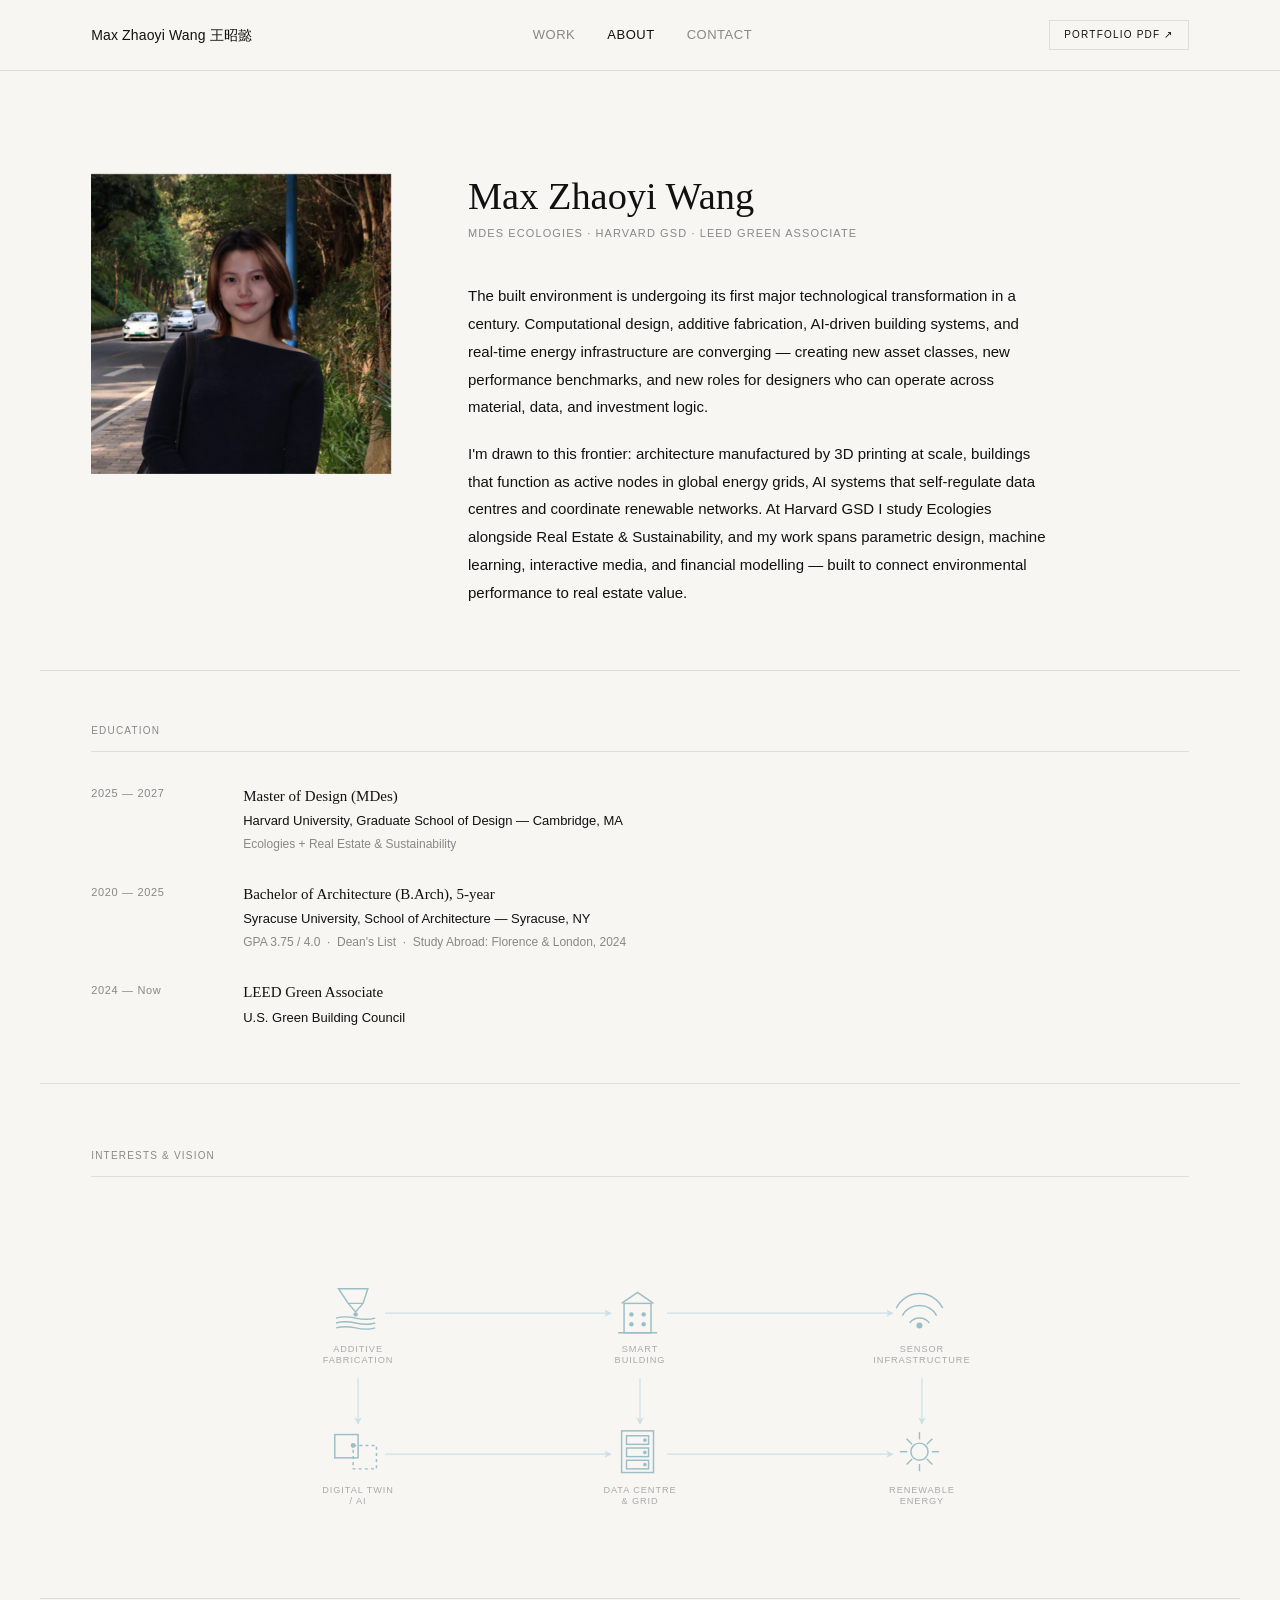
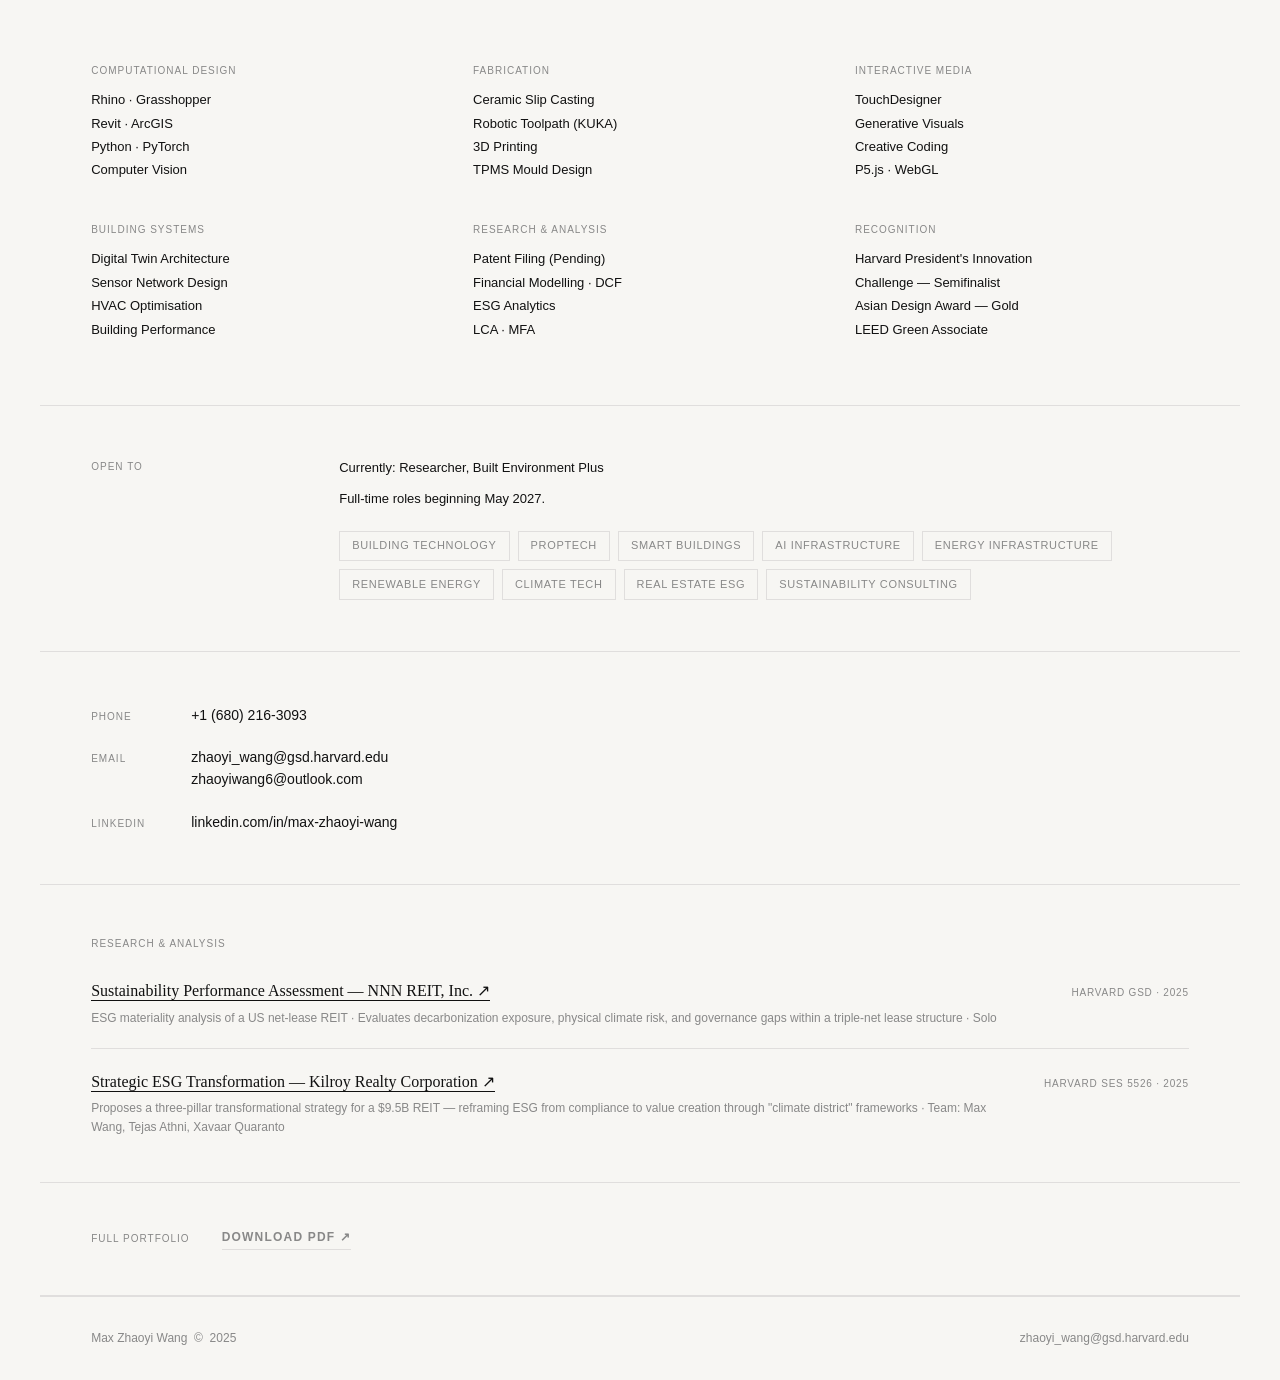
==== about.html @ 1ab296d7 "Fix mobile layout: nav wrapping, project padding, about responsive Co-Authored-By: Claude Sonnet 4.6" ====
<!DOCTYPE html>
<html lang="en">
<head>
  <meta charset="UTF-8">
  <meta name="viewport" content="width=device-width, initial-scale=1.0">
  <title>About — Max Zhaoyi Wang</title>
  <link rel="stylesheet" href="style.css">
  <style>

    /* ── Bio ── */
    .about-wrap {
      max-width: var(--max-width);
      margin: 0 auto;
      padding: clamp(4rem, 8vw, 7rem) var(--pad) clamp(3rem, 5vw, 4.5rem);
      display: grid;
      grid-template-columns: 300px 1fr;
      gap: clamp(3rem, 6vw, 6rem);
      align-items: start;
      border-bottom: 1px solid var(--border);
    }
    .about-photo {
      position: sticky;
      top: calc(1.25rem * 2 + 20px + 2.5rem);
    }
    .about-photo img {
      width: 100%;
      aspect-ratio: 1;
      object-fit: cover;
      display: block;
    }
    .about-name {
      font-family: var(--font-serif);
      font-weight: 400;
      font-size: clamp(1.75rem, 3vw, 2.4rem);
      line-height: 1.15;
      margin-bottom: 0.45rem;
    }
    .about-role {
      font-size: 11px;
      letter-spacing: 0.1em;
      text-transform: uppercase;
      color: var(--muted);
      margin-bottom: 2.5rem;
    }
    .about-text p {
      font-size: 15px;
      line-height: 1.85;
      color: var(--text);
      max-width: 580px;
    }
    .about-text p + p { margin-top: 1.25em; }

    /* ── Vision diagram ── */
    .vision-section {
      max-width: var(--max-width);
      margin: 0 auto;
      padding: clamp(3rem, 5vw, 4.5rem) var(--pad);
      border-bottom: 1px solid var(--border);
    }
    .vision-label {
      font-size: 10px;
      letter-spacing: 0.12em;
      text-transform: uppercase;
      color: var(--muted);
      margin-bottom: 2rem;
      padding-bottom: 0.75rem;
      border-bottom: 1px solid var(--border);
    }
    .vision-svg-wrap {
      width: 100%;
      max-width: 760px;
      margin: 0 auto;
    }
    .vision-svg-wrap svg {
      width: 100%;
      height: auto;
      display: block;
    }

    /* ── Skills ── */
    .about-skills {
      max-width: var(--max-width);
      margin: 0 auto;
      padding: clamp(3rem, 5vw, 4.5rem) var(--pad);
      border-bottom: 1px solid var(--border);
      display: grid;
      grid-template-columns: repeat(3, 1fr);
      gap: 2.5rem 3rem;
    }
    .skill-group-label {
      font-size: 10px;
      letter-spacing: 0.1em;
      text-transform: uppercase;
      color: var(--muted);
      margin-bottom: 0.6rem;
    }
    .skill-items {
      font-size: 13px;
      line-height: 1.8;
      color: var(--text);
    }

    /* ── Open To ── */
    .about-open {
      max-width: var(--max-width);
      margin: 0 auto;
      padding: clamp(2.5rem, 4vw, 4rem) var(--pad);
      border-bottom: 1px solid var(--border);
      display: grid;
      grid-template-columns: 200px 1fr;
      gap: 3rem;
      align-items: start;
    }
    .open-heading {
      font-size: 10px;
      letter-spacing: 0.1em;
      text-transform: uppercase;
      color: var(--muted);
      padding-top: 0.15rem;
    }
    .open-body { font-size: 13px; line-height: 1.75; }
    .open-body p { margin-bottom: 0.5rem; color: var(--text); }
    .role-tags {
      display: flex;
      flex-wrap: wrap;
      gap: 0.5rem;
      margin-top: 1.25rem;
    }
    .role-tag {
      font-size: 11px;
      letter-spacing: 0.06em;
      text-transform: uppercase;
      border: 1px solid var(--border);
      padding: 0.3rem 0.75rem;
      color: var(--muted);
    }
    .open-note {
      font-size: 12px;
      color: var(--muted);
      margin-top: 1rem;
    }

    /* ── Contact ── */
    .about-contact {
      max-width: var(--max-width);
      margin: 0 auto;
      padding: clamp(2.5rem, 4vw, 4rem) var(--pad);
      border-bottom: 1px solid var(--border);
      display: flex;
      flex-direction: column;
      gap: 1.25rem;
    }
    .contact-row {
      display: flex;
      gap: 2.5rem;
      align-items: baseline;
    }
    .contact-label {
      font-size: 10px;
      letter-spacing: 0.1em;
      text-transform: uppercase;
      color: var(--muted);
      min-width: 60px;
      flex-shrink: 0;
    }
    .contact-value {
      font-size: 14px;
      color: var(--text);
      text-decoration: none;
      transition: opacity 0.2s;
      display: block;
      line-height: 1.6;
    }
    .contact-value:hover { opacity: 0.5; }

    /* ── Portfolio CTA ── */
    .about-cta {
      max-width: var(--max-width);
      margin: 0 auto;
      padding: clamp(2rem, 3.5vw, 3rem) var(--pad);
      display: flex;
      align-items: center;
      gap: 2rem;
      border-bottom: 1px solid var(--border);
    }
    .cta-label {
      font-size: 10px;
      letter-spacing: 0.1em;
      text-transform: uppercase;
      color: var(--muted);
      flex-shrink: 0;
    }
    .cta-link {
      display: inline-block;
      font-family: var(--font-sans);
      font-size: 12px;
      font-weight: 600;
      letter-spacing: 0.1em;
      text-transform: uppercase;
      color: var(--muted);
      text-decoration: none;
      border-bottom: 1px solid var(--border);
      padding-bottom: 2px;
      transition: color 0.2s, border-color 0.2s;
    }
    .cta-link:hover { color: var(--text); border-color: var(--text); }

    /* ── Education ── */
    .about-edu {
      max-width: var(--max-width);
      margin: 0 auto;
      padding: clamp(2.5rem, 4vw, 4rem) var(--pad);
      border-bottom: 1px solid var(--border);
    }
    .edu-label {
      font-size: 10px;
      letter-spacing: 0.12em;
      text-transform: uppercase;
      color: var(--muted);
      margin-bottom: 2rem;
      padding-bottom: 0.75rem;
      border-bottom: 1px solid var(--border);
    }
    .edu-entries {
      display: flex;
      flex-direction: column;
      gap: 1.75rem;
    }
    .edu-entry {
      display: grid;
      grid-template-columns: 120px 1fr;
      gap: 2rem;
      align-items: start;
    }
    .edu-years {
      font-size: 11px;
      letter-spacing: 0.06em;
      color: var(--muted);
      padding-top: 0.1rem;
      white-space: nowrap;
    }
    .edu-body {}
    .edu-degree {
      font-family: var(--font-serif);
      font-size: 15px;
      color: var(--text);
      margin-bottom: 0.2rem;
    }
    .edu-school {
      font-size: 13px;
      color: var(--text);
      margin-bottom: 0.2rem;
    }
    .edu-note {
      font-size: 12px;
      color: var(--muted);
      line-height: 1.6;
    }

    /* ── Research ── */
    .about-research {
      max-width: var(--max-width);
      margin: 0 auto;
      padding: clamp(2rem, 3.5vw, 3rem) var(--pad);
      border-bottom: 1px solid var(--border);
    }
    .research-label {
      font-size: 10px;
      letter-spacing: 0.1em;
      text-transform: uppercase;
      color: var(--muted);
      flex-shrink: 0;
    }
    .research-entries {
      margin-top: 1.5rem;
      display: flex;
      flex-direction: column;
      gap: 1.25rem;
    }
    .research-entry {
      display: grid;
      grid-template-columns: 1fr auto;
      gap: 1rem 2rem;
      align-items: baseline;
      padding-bottom: 1.25rem;
      border-bottom: 1px solid var(--border);
    }
    .research-entry:last-child {
      border-bottom: none;
      padding-bottom: 0;
    }
    .research-title {
      font-family: var(--font-serif);
      font-size: 1rem;
      color: var(--text);
      text-decoration: none;
      border-bottom: 1px solid var(--text);
      padding-bottom: 1px;
      transition: opacity 0.2s;
      display: inline;
    }
    .research-title:hover { opacity: 0.5; }
    .research-sub {
      font-size: 12px;
      color: var(--muted);
      margin-top: 0.3rem;
      line-height: 1.6;
    }
    .research-tag {
      font-size: 10px;
      letter-spacing: 0.08em;
      text-transform: uppercase;
      color: var(--muted);
      white-space: nowrap;
    }

    /* ── Responsive ── */
    @media (max-width: 860px) {
      .about-wrap { grid-template-columns: 1fr; gap: 2.5rem; }
      .about-photo { position: static; max-width: 260px; }
      .about-skills { grid-template-columns: 1fr 1fr; }
      .about-open { grid-template-columns: 1fr; gap: 1rem; }
      .about-contact .contact-row { flex-direction: column; gap: 0.25rem; }
      .edu-entry { grid-template-columns: 90px 1fr; gap: 1.25rem; }
      .research-entry { grid-template-columns: 1fr; gap: 0.4rem; }
      .research-tag { text-align: left; }
    }
    @media (max-width: 560px) {
      .about-skills { grid-template-columns: 1fr; }
      .about-cta { flex-direction: column; gap: 0.75rem; align-items: flex-start; }
      .vision-svg-wrap { overflow-x: auto; -webkit-overflow-scrolling: touch; }
      .edu-entry { grid-template-columns: 1fr; gap: 0.3rem; }
      .edu-years { padding-top: 0; }
    }

  </style>
</head>
<body>

  <header>
    <nav>
      <a href="index.html" class="nav-name">Max Zhaoyi Wang 王昭懿</a>
      <div class="nav-links">
        <a href="index.html#projects">Work</a>
        <a href="about.html" style="color:var(--text)">About</a>
        <a href="mailto:zhaoyi_wang@gsd.harvard.edu">Contact</a>
      </div>
      <a href="about/Portfolio_MaxWang.pdf" class="nav-portfolio-btn" target="_blank" rel="noopener">Portfolio PDF ↗</a>
    </nav>
  </header>

  <main>

    <!-- ── Bio ── -->
    <div class="about-wrap">
      <div class="about-photo">
        <img src="about/profile.jpg" alt="Max Zhaoyi Wang">
      </div>

      <div class="about-bio">
        <h1 class="about-name">Max Zhaoyi Wang</h1>
        <p class="about-role">MDes Ecologies · Harvard GSD · LEED Green Associate</p>

        <div class="about-text">
          <p>The built environment is undergoing its first major technological transformation in a century. Computational design, additive fabrication, AI-driven building systems, and real-time energy infrastructure are converging — creating new asset classes, new performance benchmarks, and new roles for designers who can operate across material, data, and investment logic.</p>

          <p>I'm drawn to this frontier: architecture manufactured by 3D printing at scale, buildings that function as active nodes in global energy grids, AI systems that self-regulate data centres and coordinate renewable networks. At Harvard GSD I study Ecologies alongside Real Estate & Sustainability, and my work spans parametric design, machine learning, interactive media, and financial modelling — built to connect environmental performance to real estate value.</p>
        </div>
      </div>
    </div>

    <!-- ── Education ── -->
    <section class="about-edu">
      <p class="edu-label">Education</p>
      <div class="edu-entries">

        <div class="edu-entry">
          <span class="edu-years">2025 — 2027</span>
          <div class="edu-body">
            <p class="edu-degree">Master of Design (MDes)</p>
            <p class="edu-school">Harvard University, Graduate School of Design — Cambridge, MA</p>
            <p class="edu-note">Ecologies + Real Estate &amp; Sustainability</p>
          </div>
        </div>

        <div class="edu-entry">
          <span class="edu-years">2020 — 2025</span>
          <div class="edu-body">
            <p class="edu-degree">Bachelor of Architecture (B.Arch), 5-year</p>
            <p class="edu-school">Syracuse University, School of Architecture — Syracuse, NY</p>
            <p class="edu-note">GPA 3.75 / 4.0 &nbsp;·&nbsp; Dean's List &nbsp;·&nbsp; Study Abroad: Florence &amp; London, 2024</p>
          </div>
        </div>

        <div class="edu-entry">
          <span class="edu-years">2024 — Now</span>
          <div class="edu-body">
            <p class="edu-degree">LEED Green Associate</p>
            <p class="edu-school">U.S. Green Building Council</p>
          </div>
        </div>

      </div>
    </section>

    <!-- ── Vision Diagram ── -->
    <section class="vision-section">
      <p class="vision-label">Interests &amp; Vision</p>
      <div class="vision-svg-wrap">

        <!--
          Single SVG: 6 icons + connecting lines
          viewBox: 0 0 620 300
          Icon centers: Row 1 y=85, Row 2 y=235
          Columns x=80, 310, 540
          Icon stroke: #9cbec6  Line stroke: #cce0e6
        -->
        <svg viewBox="0 0 620 265" fill="none" xmlns="http://www.w3.org/2000/svg"
             aria-label="Vision diagram — Additive Fabrication, Smart Building, Sensor Infrastructure, Digital Twin, Data Centre, Renewable Energy">

          <defs>
            <!-- Subtle arrow marker -->
            <marker id="arr" markerWidth="6" markerHeight="6"
                    refX="5" refY="3" orient="auto" markerUnits="strokeWidth">
              <path d="M0,0 L6,3 L0,6 L1.5,3 Z" fill="#cce0e6"/>
            </marker>
          </defs>

          <!-- ── Connection lines ── -->
          <g stroke="#cce0e6" stroke-width="1" marker-end="url(#arr)">
            <!-- Row 1 horizontal -->
            <line x1="102" y1="85" x2="286" y2="85"/>
            <line x1="332" y1="85" x2="516" y2="85"/>
            <!-- Verticals -->
            <line x1="80"  y1="138" x2="80"  y2="175"/>
            <line x1="310" y1="138" x2="310" y2="175"/>
            <line x1="540" y1="138" x2="540" y2="175"/>
            <!-- Row 2 horizontal -->
            <line x1="102" y1="200" x2="286" y2="200"/>
            <line x1="332" y1="200" x2="516" y2="200"/>
          </g>

          <!-- ══ ICON A — Additive Fabrication (cx=80, cy=85) ══ -->
          <g transform="translate(58,63)" stroke="#9cbec6" stroke-width="1.2">
            <!-- Nozzle body -->
            <path d="M6,2 L30,2 L26,14 L14,14 Z"/>
            <!-- Nozzle tip -->
            <path d="M14,14 L20,21 L26,14" stroke-linejoin="round"/>
            <!-- Extruded layers -->
            <path d="M4,26 Q11,24 20,26 Q29,28 36,26"/>
            <path d="M4,30 Q11,28 20,30 Q29,32 36,30"/>
            <path d="M4,34 Q11,32 20,34 Q29,36 36,34"/>
            <!-- Droplet -->
            <circle cx="20" cy="23" r="1.8" fill="#9cbec6" stroke="none"/>
          </g>
          <!-- Label A -->
          <text x="80" y="117" text-anchor="middle" font-family="-apple-system,sans-serif"
                font-size="7.5" letter-spacing="0.1em" fill="#aaaaaa">ADDITIVE</text>
          <text x="80" y="126" text-anchor="middle" font-family="-apple-system,sans-serif"
                font-size="7.5" letter-spacing="0.1em" fill="#aaaaaa">FABRICATION</text>

          <!-- ══ ICON B — Smart Building (cx=310, cy=85) ══ -->
          <g transform="translate(288,63)" stroke="#9cbec6" stroke-width="1.2">
            <!-- Building body -->
            <rect x="9" y="14" width="22" height="24"/>
            <!-- Roof -->
            <polyline points="7,14 20,5 33,14" stroke-linejoin="round"/>
            <!-- Floor line -->
            <line x1="4" y1="38" x2="36" y2="38"/>
            <!-- Window dots -->
            <circle cx="15" cy="23" r="1.8" fill="#9cbec6" stroke="none"/>
            <circle cx="25" cy="23" r="1.8" fill="#9cbec6" stroke="none"/>
            <circle cx="15" cy="31" r="1.8" fill="#9cbec6" stroke="none"/>
            <circle cx="25" cy="31" r="1.8" fill="#9cbec6" stroke="none"/>
          </g>
          <!-- Label B -->
          <text x="310" y="117" text-anchor="middle" font-family="-apple-system,sans-serif"
                font-size="7.5" letter-spacing="0.1em" fill="#aaaaaa">SMART</text>
          <text x="310" y="126" text-anchor="middle" font-family="-apple-system,sans-serif"
                font-size="7.5" letter-spacing="0.1em" fill="#aaaaaa">BUILDING</text>

          <!-- ══ ICON C — Sensor / Signal (cx=540, cy=85) ══ -->
          <g transform="translate(518,63)" stroke="#9cbec6" stroke-width="1.2">
            <!-- WiFi arcs (3 tiers) -->
            <path d="M12,30 A10,10 0 0 1 28,30"/>
            <path d="M6,24 A16,16 0 0 1 34,24"/>
            <path d="M1,18 A21,21 0 0 1 39,18"/>
            <!-- Center node -->
            <circle cx="20" cy="32" r="2.5" fill="#9cbec6" stroke="none"/>
          </g>
          <!-- Label C -->
          <text x="540" y="117" text-anchor="middle" font-family="-apple-system,sans-serif"
                font-size="7.5" letter-spacing="0.1em" fill="#aaaaaa">SENSOR</text>
          <text x="540" y="126" text-anchor="middle" font-family="-apple-system,sans-serif"
                font-size="7.5" letter-spacing="0.1em" fill="#aaaaaa">INFRASTRUCTURE</text>

          <!-- ══ ICON D — Digital Twin / AI (cx=80, cy=200) ══ -->
          <g transform="translate(58,178)" stroke="#9cbec6" stroke-width="1.2">
            <!-- Physical square (solid) -->
            <rect x="3" y="6" width="19" height="19"/>
            <!-- Digital square (dashed) -->
            <rect x="18" y="15" width="19" height="19" stroke-dasharray="2.5,2.5"/>
            <!-- Node at overlap -->
            <circle cx="18" cy="15" r="2" fill="#9cbec6" stroke="none"/>
          </g>
          <!-- Label D -->
          <text x="80" y="232" text-anchor="middle" font-family="-apple-system,sans-serif"
                font-size="7.5" letter-spacing="0.1em" fill="#aaaaaa">DIGITAL TWIN</text>
          <text x="80" y="241" text-anchor="middle" font-family="-apple-system,sans-serif"
                font-size="7.5" letter-spacing="0.1em" fill="#aaaaaa">/ AI</text>

          <!-- ══ ICON E — Data Centre (cx=310, cy=200) ══ -->
          <g transform="translate(288,178)" stroke="#9cbec6" stroke-width="1.2">
            <!-- Rack frame -->
            <rect x="7" y="3" width="26" height="34"/>
            <!-- 3 server blades -->
            <rect x="11" y="7"  width="18" height="7"/>
            <rect x="11" y="17" width="18" height="7"/>
            <rect x="11" y="27" width="18" height="7"/>
            <!-- LED dots -->
            <circle cx="26" cy="10.5" r="1.5" fill="#9cbec6" stroke="none"/>
            <circle cx="26" cy="20.5" r="1.5" fill="#9cbec6" stroke="none"/>
            <circle cx="26" cy="30.5" r="1.5" fill="#9cbec6" stroke="none"/>
          </g>
          <!-- Label E -->
          <text x="310" y="232" text-anchor="middle" font-family="-apple-system,sans-serif"
                font-size="7.5" letter-spacing="0.1em" fill="#aaaaaa">DATA CENTRE</text>
          <text x="310" y="241" text-anchor="middle" font-family="-apple-system,sans-serif"
                font-size="7.5" letter-spacing="0.1em" fill="#aaaaaa">&amp; GRID</text>

          <!-- ══ ICON F — Renewable / Solar (cx=540, cy=200) ══ -->
          <g transform="translate(518,178)" stroke="#9cbec6" stroke-width="1.2">
            <!-- Sun circle -->
            <circle cx="20" cy="20" r="7"/>
            <!-- 8 rays -->
            <line x1="20" y1="4"    x2="20" y2="10"/>
            <line x1="20" y1="30"   x2="20" y2="36"/>
            <line x1="4"  y1="20"   x2="10" y2="20"/>
            <line x1="30" y1="20"   x2="36" y2="20"/>
            <line x1="9.5"  y1="9.5"  x2="14"  y2="14"/>
            <line x1="30.5" y1="9.5"  x2="26"  y2="14"/>
            <line x1="9.5"  y1="30.5" x2="14"  y2="26"/>
            <line x1="30.5" y1="30.5" x2="26"  y2="26"/>
          </g>
          <!-- Label F -->
          <text x="540" y="232" text-anchor="middle" font-family="-apple-system,sans-serif"
                font-size="7.5" letter-spacing="0.1em" fill="#aaaaaa">RENEWABLE</text>
          <text x="540" y="241" text-anchor="middle" font-family="-apple-system,sans-serif"
                font-size="7.5" letter-spacing="0.1em" fill="#aaaaaa">ENERGY</text>

        </svg>
      </div>
    </section>

    <!-- ── Skills ── -->
    <section class="about-skills">
      <div>
        <p class="skill-group-label">Computational Design</p>
        <div class="skill-items">
          Rhino · Grasshopper<br>
          Revit · ArcGIS<br>
          Python · PyTorch<br>
          Computer Vision
        </div>
      </div>
      <div>
        <p class="skill-group-label">Fabrication</p>
        <div class="skill-items">
          Ceramic Slip Casting<br>
          Robotic Toolpath (KUKA)<br>
          3D Printing<br>
          TPMS Mould Design
        </div>
      </div>
      <div>
        <p class="skill-group-label">Interactive Media</p>
        <div class="skill-items">
          TouchDesigner<br>
          Generative Visuals<br>
          Creative Coding<br>
          P5.js · WebGL
        </div>
      </div>
      <div>
        <p class="skill-group-label">Building Systems</p>
        <div class="skill-items">
          Digital Twin Architecture<br>
          Sensor Network Design<br>
          HVAC Optimisation<br>
          Building Performance
        </div>
      </div>
      <div>
        <p class="skill-group-label">Research &amp; Analysis</p>
        <div class="skill-items">
          Patent Filing (Pending)<br>
          Financial Modelling · DCF<br>
          ESG Analytics<br>
          LCA · MFA
        </div>
      </div>
      <div>
        <p class="skill-group-label">Recognition</p>
        <div class="skill-items">
          Harvard President's Innovation<br>
          Challenge — Semifinalist<br>
          Asian Design Award — Gold<br>
          LEED Green Associate
        </div>
      </div>
    </section>

    <!-- ── Open To ── -->
    <section class="about-open">
      <p class="open-heading">Open To</p>
      <div class="open-body">
        <p>Currently: Researcher, Built Environment Plus</p>
        <p style="margin-top:0.4rem;">Full-time roles beginning May 2027.</p>
        <div class="role-tags">
          <span class="role-tag">Building Technology</span>
          <span class="role-tag">PropTech</span>
          <span class="role-tag">Smart Buildings</span>
          <span class="role-tag">AI Infrastructure</span>
          <span class="role-tag">Energy Infrastructure</span>
          <span class="role-tag">Renewable Energy</span>
          <span class="role-tag">Climate Tech</span>
          <span class="role-tag">Real Estate ESG</span>
          <span class="role-tag">Sustainability Consulting</span>
        </div>
      </div>
    </section>

    <!-- ── Contact ── -->
    <div class="about-contact">
      <div class="contact-row">
        <span class="contact-label">Phone</span>
        <a href="tel:+16802163093" class="contact-value">+1 (680) 216-3093</a>
      </div>
      <div class="contact-row">
        <span class="contact-label">Email</span>
        <div>
          <a href="mailto:zhaoyi_wang@gsd.harvard.edu" class="contact-value">zhaoyi_wang@gsd.harvard.edu</a>
          <a href="mailto:zhaoyiwang6@outlook.com" class="contact-value">zhaoyiwang6@outlook.com</a>
        </div>
      </div>
      <div class="contact-row">
        <span class="contact-label">LinkedIn</span>
        <a href="https://www.linkedin.com/in/max-zhaoyi-wang/" class="contact-value" target="_blank" rel="noopener">linkedin.com/in/max-zhaoyi-wang</a>
      </div>
    </div>

    <!-- ── Research & Analysis ── -->
    <div class="about-research">
      <span class="research-label">Research &amp; Analysis</span>
      <div class="research-entries">

        <div class="research-entry">
          <div>
            <a href="about/NNN-REIT-Sustainability-Assessment.pdf" target="_blank" rel="noopener" class="research-title">
              Sustainability Performance Assessment — NNN REIT, Inc. ↗
            </a>
            <p class="research-sub">ESG materiality analysis of a US net-lease REIT · Evaluates decarbonization exposure, physical climate risk, and governance gaps within a triple-net lease structure · Solo</p>
          </div>
          <span class="research-tag">Harvard GSD · 2025</span>
        </div>

        <div class="research-entry">
          <div>
            <a href="about/Kilroy-Realty-ESG-Strategy.pdf" target="_blank" rel="noopener" class="research-title">
              Strategic ESG Transformation — Kilroy Realty Corporation ↗
            </a>
            <p class="research-sub">Proposes a three-pillar transformational strategy for a $9.5B REIT — reframing ESG from compliance to value creation through "climate district" frameworks · Team: Max Wang, Tejas Athni, Xavaar Quaranto</p>
          </div>
          <span class="research-tag">Harvard SES 5526 · 2025</span>
        </div>

      </div>
    </div>

    <!-- ── Portfolio CTA ── -->
    <div class="about-cta" id="portfolio">
      <span class="cta-label">Full Portfolio</span>
      <a href="about/Portfolio_MaxWang.pdf" target="_blank" rel="noopener" class="cta-link">
        Download PDF ↗
      </a>
    </div>

  </main>

  <footer>
    <span>Max Zhaoyi Wang &nbsp;©&nbsp; 2025</span>
    <a href="mailto:zhaoyi_wang@gsd.harvard.edu">zhaoyi_wang@gsd.harvard.edu</a>
  </footer>

</body>
</html>
---- style.css ----
/* ── Variables ── */
:root {
  --bg:       #f7f6f3;
  --text:     #111111;
  --muted:    #888888;
  --border:   #e0dedd;
  --hover-bg: #efefec;

  --font-sans:  'Inter', -apple-system, BlinkMacSystemFont, 'Helvetica Neue', sans-serif;
  --font-serif: 'Georgia', 'Times New Roman', serif;

  --max-width: 1200px;
  --pad:       clamp(1.5rem, 4vw, 3.5rem);
}

/* ── Reset ── */
*, *::before, *::after { box-sizing: border-box; margin: 0; padding: 0; }
html { scroll-behavior: smooth; }
body {
  background: var(--bg);
  color: var(--text);
  font-family: var(--font-sans);
  font-weight: 300;
  font-size: 15px;
  line-height: 1.6;
  -webkit-font-smoothing: antialiased;
}
a { color: inherit; text-decoration: none; }
img { display: block; width: 100%; height: 100%; object-fit: cover; }

/* ── Nav ── */
header {
  position: sticky;
  top: 0;
  z-index: 100;
  background: var(--bg);
  border-bottom: 1px solid var(--border);
}
nav {
  max-width: var(--max-width);
  margin: 0 auto;
  padding: 1.25rem var(--pad);
  display: flex;
  justify-content: space-between;
  align-items: center;
}
.nav-name {
  font-weight: 400;
  font-size: 14px;
  letter-spacing: 0.01em;
}
.nav-links {
  display: flex;
  gap: 2rem;
}
.nav-links a {
  font-size: 13px;
  color: var(--muted);
  letter-spacing: 0.04em;
  text-transform: uppercase;
  transition: color 0.2s;
}
.nav-links a:hover { color: var(--text); }
.nav-portfolio-btn {
  font-size: 10px;
  letter-spacing: 0.12em;
  text-transform: uppercase;
  border: 1px solid var(--border);
  padding: 0.38rem 0.9rem;
  text-decoration: none;
  color: var(--text);
  transition: background 0.2s, border-color 0.2s;
  white-space: nowrap;
  margin-left: 1rem;
}
.nav-portfolio-btn:hover { background: #ede8de; border-color: #ede8de; }

/* ── Hero ── */
.hero {
  max-width: var(--max-width);
  margin: 0 auto;
  padding: clamp(4rem, 10vw, 8rem) var(--pad) clamp(3rem, 6vw, 5rem);
  border-bottom: 1px solid var(--border);
}
.hero h1 {
  font-family: var(--font-serif);
  font-weight: 400;
  font-size: clamp(2rem, 4vw, 3.2rem);
  line-height: 1.25;
  max-width: 820px;
  margin-bottom: 2.5rem;
}
.hero h1 em {
  font-style: italic;
  color: var(--muted);
}
.hero-meta {
  display: flex;
  gap: 2.5rem;
  font-size: 12px;
  letter-spacing: 0.08em;
  text-transform: uppercase;
  color: var(--muted);
}

/* ── Projects Grid ── */
.projects {
  max-width: var(--max-width);
  margin: 0 auto;
  padding: clamp(3rem, 6vw, 5rem) var(--pad);
  display: grid;
  grid-template-columns: repeat(2, 1fr);
  gap: 3rem 2.5rem;
}

/* ── Project Card ── */
.project-card {
  display: flex;
  flex-direction: column;
  transition: opacity 0.25s;
  cursor: pointer;
}
.project-image {
  position: relative;
  width: 100%;
  aspect-ratio: 2 / 1;
  overflow: hidden;
  background: var(--border);
  outline: 1px solid var(--border);
  outline-offset: 6px;
}
.project-image img {
  position: absolute;
  inset: 0;
  width: 100%;
  height: 100%;
  object-fit: cover;
  transition: opacity 0.5s ease;
}
.project-image .img-hover {
  opacity: 0;
  inset: 0;
  width: 100%;
  height: 100%;
  object-fit: contain;
  transform: scale(0.494);
  transform-origin: center center;
}
.project-card:hover .img-primary         { opacity: 0; }
.project-card:hover .img-hover           { opacity: 1; }
.project-card:hover .project-image       { background: #ffffff; }

/* Cards without a hover image — keep primary visible */
.project-card.no-hover:hover .img-primary { opacity: 1; }
.project-card.no-hover .img-hover         { display: none; }

.image-placeholder {
  position: absolute;
  inset: 0;
  background: var(--border);
}

.project-info {
  padding: 1.25rem 0 0;
  display: flex;
  gap: 1.25rem;
  align-items: flex-start;
}
.project-num {
  font-size: 11px;
  letter-spacing: 0.06em;
  color: var(--muted);
  padding-top: 0.3rem;
  flex-shrink: 0;
  min-width: 1.5rem;
}
.project-text h2 {
  font-family: var(--font-serif);
  font-weight: 400;
  font-size: 1.25rem;
  line-height: 1.3;
  margin-bottom: 0.4rem;
}
.project-sub {
  font-size: 13px;
  color: var(--muted);
  line-height: 1.5;
  margin-bottom: 0.75rem;
}
.project-tags {
  font-size: 11px;
  letter-spacing: 0.06em;
  text-transform: uppercase;
  color: var(--muted);
}

/* ── Sub-project entry (within a homepage card) ── */
.project-sub-entry {
  display: flex;
  gap: 0.6rem;
  margin-top: 0.9rem;
  padding-top: 0.9rem;
  border-top: 1px solid var(--border);
  align-items: flex-start;
}
.sub-entry-marker {
  font-size: 11px;
  color: var(--muted);
  flex-shrink: 0;
  padding-top: 0.15rem;
  opacity: 0.6;
}
.sub-entry-name {
  font-family: var(--font-serif);
  font-size: 13px;
  color: var(--text);
  line-height: 1.35;
  margin-bottom: 0.2rem;
}
.sub-entry-tags {
  font-size: 11px;
  letter-spacing: 0.06em;
  text-transform: uppercase;
  color: var(--muted);
}

/* ── Footer ── */
footer {
  max-width: var(--max-width);
  margin: 0 auto;
  padding: 2rem var(--pad);
  border-top: 1px solid var(--border);
  display: flex;
  justify-content: space-between;
  align-items: center;
  font-size: 12px;
  color: var(--muted);
}
footer a:hover { color: var(--text); }

/* ── Responsive ── */
@media (max-width: 768px) {
  /* Nav */
  .nav-portfolio-btn { display: none; }
  .nav-name { font-size: 12px; white-space: nowrap; }
  .nav-links { gap: 1rem; flex-shrink: 0; }
  .nav-links a { font-size: 11px; }

  /* Projects */
  .projects { grid-template-columns: 1fr; padding: 0; border: none; gap: 0; background: none; }
  .project-card { border-bottom: 1px solid var(--border); }
  .project-info { padding-left: var(--pad); padding-right: var(--pad); }

  /* Hero */
  .hero-meta { flex-direction: column; gap: 0.5rem; }

  /* Footer */
  footer { flex-direction: column; gap: 0.5rem; text-align: center; }
}
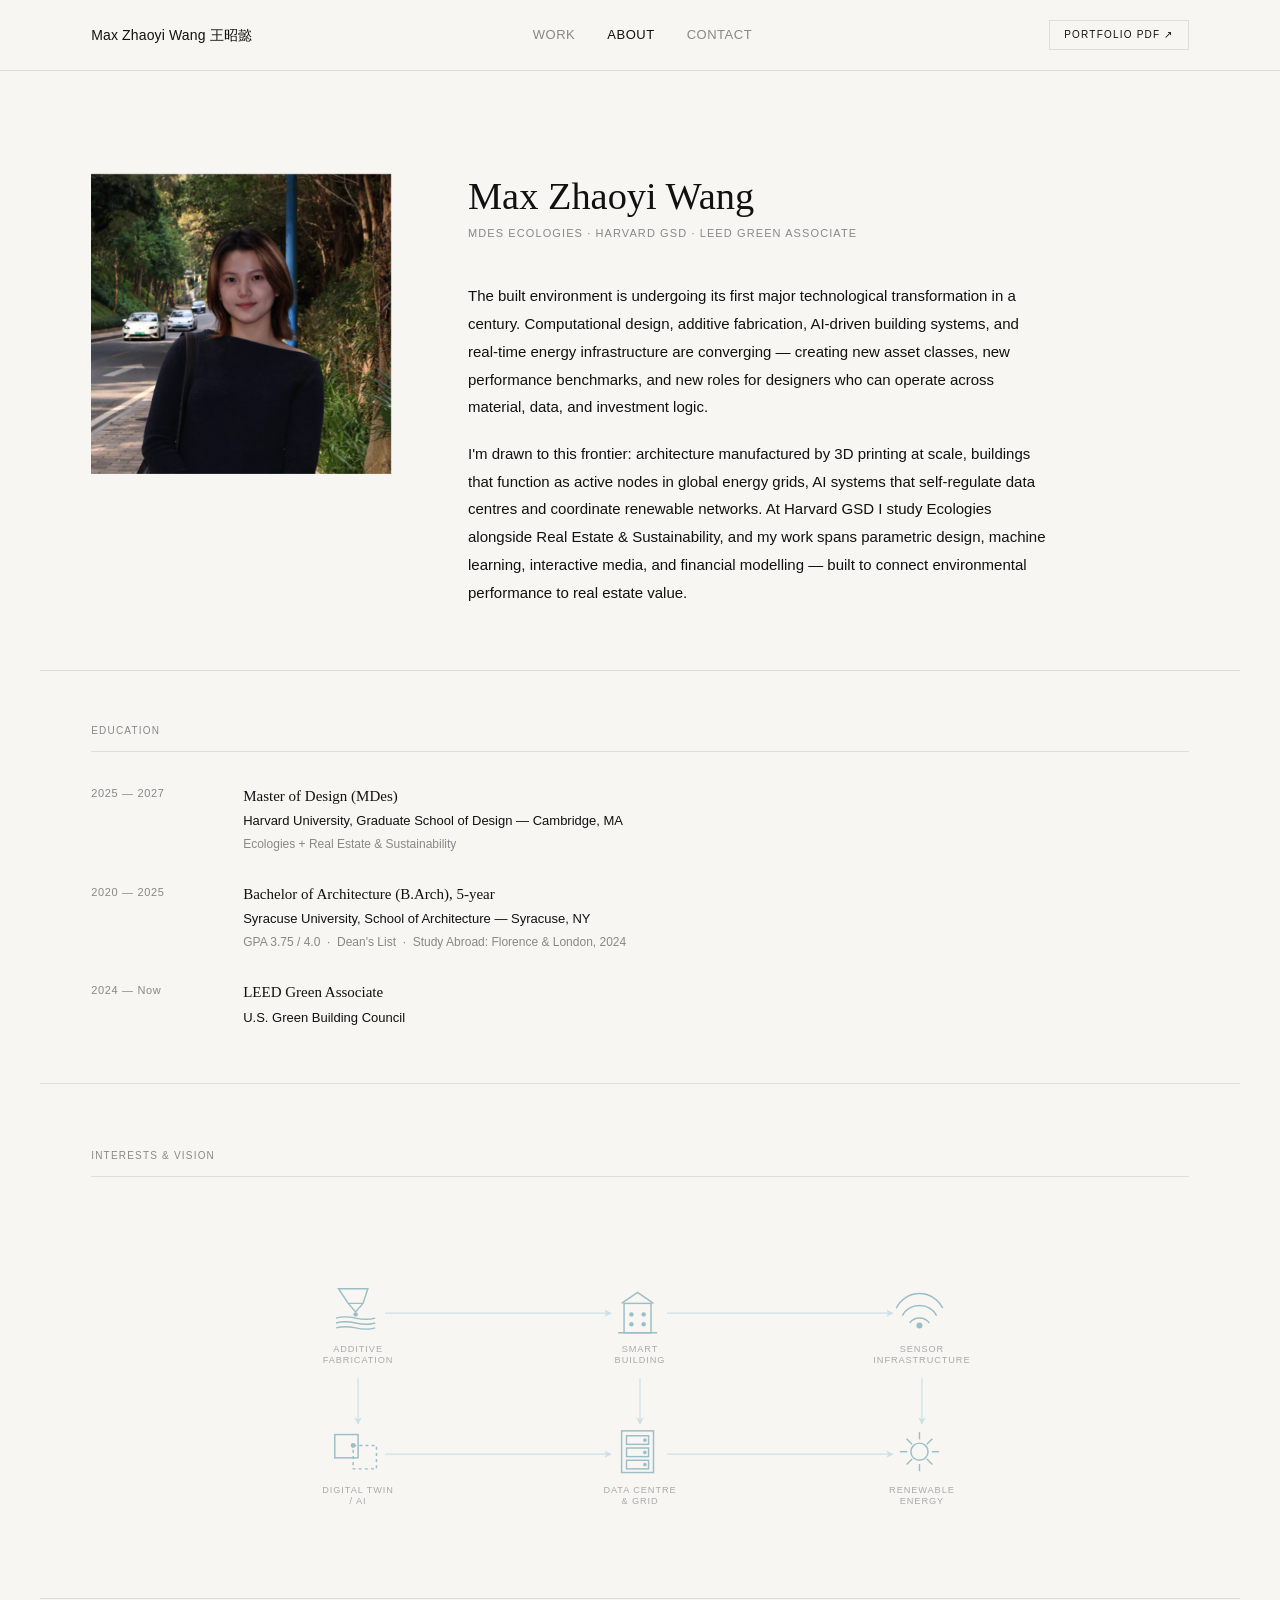
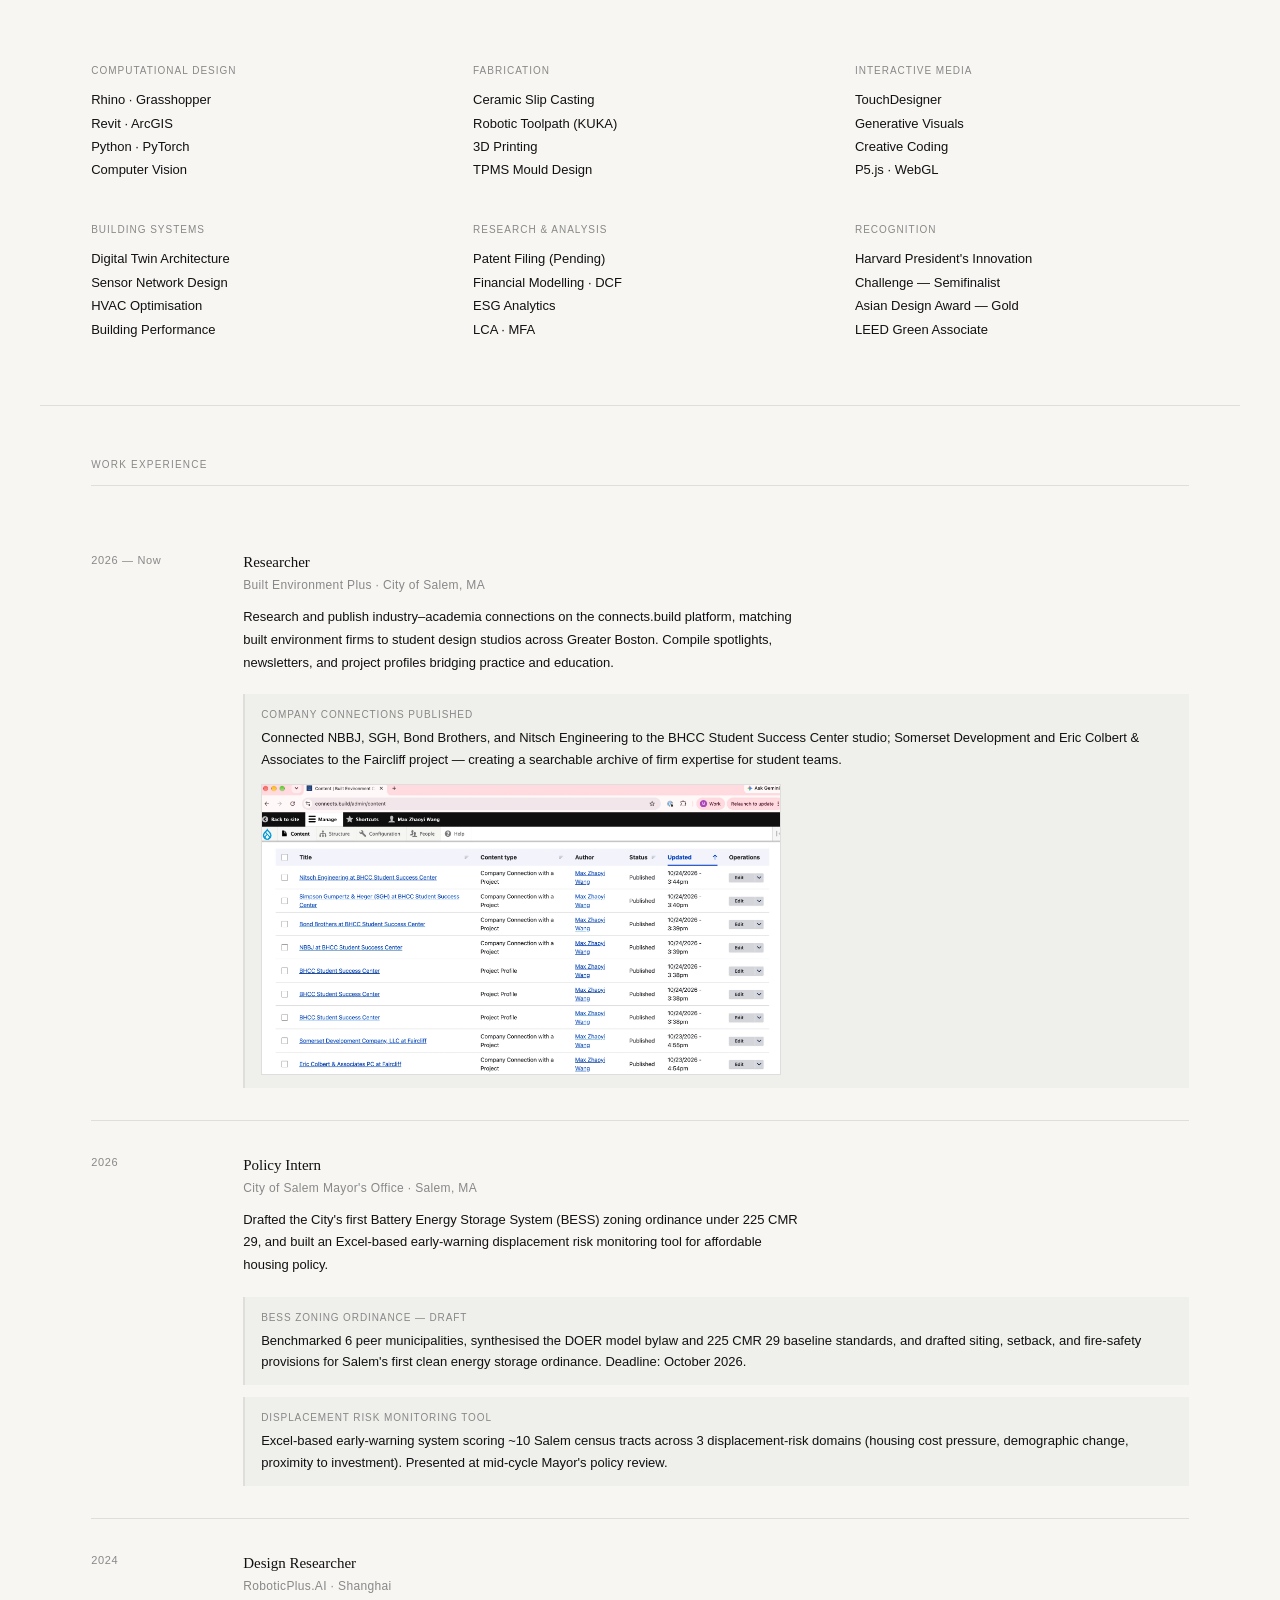
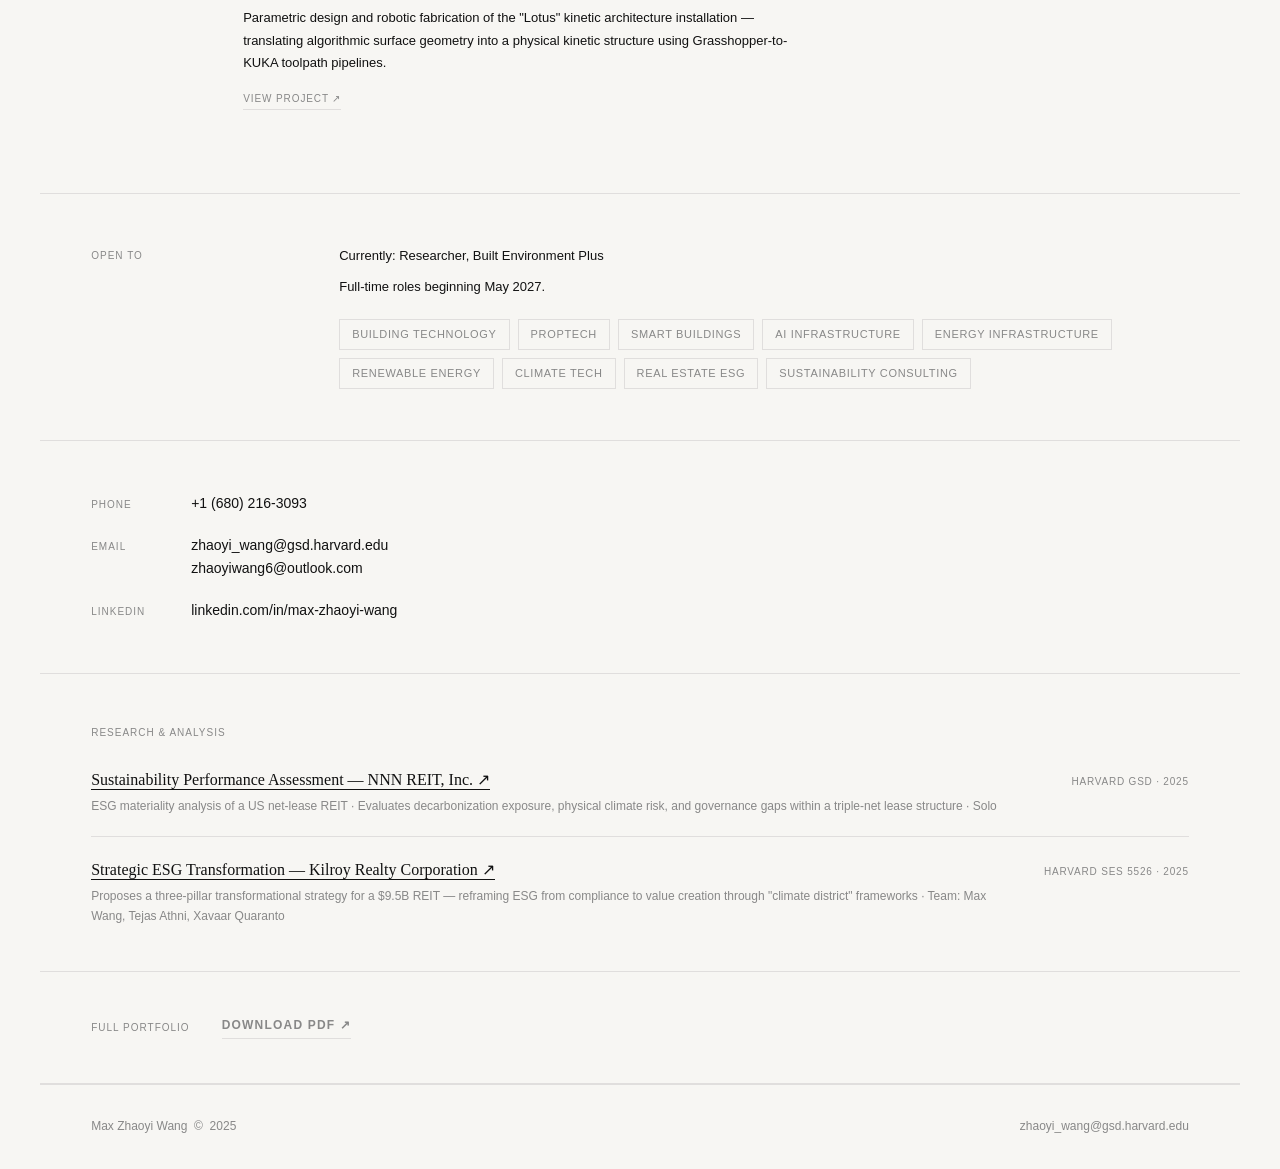
==== commit 20373f1c: "Add Work Experience section: BE+, Salem Mayor's Office, RoboticPlus Co-Authored-By: Claude Sonnet 4." ====
--- a/about.html
+++ b/about.html
@@ -313,6 +313,101 @@
       color: var(--muted);
       white-space: nowrap;
     }
+
+    /* ── Work Experience ── */
+    .about-work {
+      max-width: var(--max-width);
+      margin: 0 auto;
+      padding: clamp(2.5rem, 4vw, 4rem) var(--pad);
+      border-bottom: 1px solid var(--border);
+    }
+    .work-label {
+      font-size: 10px;
+      letter-spacing: 0.12em;
+      text-transform: uppercase;
+      color: var(--muted);
+      margin-bottom: 2rem;
+      padding-bottom: 0.75rem;
+      border-bottom: 1px solid var(--border);
+    }
+    .work-entries { display: flex; flex-direction: column; }
+    .work-entry {
+      display: grid;
+      grid-template-columns: 120px 1fr;
+      gap: 2rem;
+      align-items: start;
+      padding: 2rem 0;
+      border-bottom: 1px solid var(--border);
+    }
+    .work-entry:last-child { border-bottom: none; }
+    .work-years {
+      font-size: 11px;
+      letter-spacing: 0.06em;
+      color: var(--muted);
+      padding-top: 0.1rem;
+      white-space: nowrap;
+    }
+    .work-role {
+      font-family: var(--font-serif);
+      font-size: 15px;
+      color: var(--text);
+      margin-bottom: 0.15rem;
+    }
+    .work-company {
+      font-size: 12px;
+      letter-spacing: 0.03em;
+      color: var(--muted);
+      margin-bottom: 0.65rem;
+    }
+    .work-note {
+      font-size: 13px;
+      color: var(--text);
+      line-height: 1.75;
+      max-width: 560px;
+    }
+    .work-deliverables {
+      margin-top: 1.25rem;
+      display: flex;
+      flex-direction: column;
+      gap: 0.75rem;
+    }
+    .work-item {
+      padding: 0.8rem 1rem;
+      border-left: 2px solid var(--border);
+      background: var(--hover-bg);
+    }
+    .work-item-tag {
+      font-size: 10px;
+      letter-spacing: 0.09em;
+      text-transform: uppercase;
+      color: var(--muted);
+      margin-bottom: 0.25rem;
+    }
+    .work-item-desc {
+      font-size: 13px;
+      color: var(--text);
+      line-height: 1.65;
+    }
+    .work-item img {
+      margin-top: 0.85rem;
+      width: 100%;
+      max-width: 520px;
+      border: 1px solid var(--border);
+      display: block;
+    }
+    .work-project-link {
+      display: inline-block;
+      margin-top: 1rem;
+      font-size: 10px;
+      letter-spacing: 0.09em;
+      text-transform: uppercase;
+      color: var(--muted);
+      border-bottom: 1px solid var(--border);
+      padding-bottom: 2px;
+      text-decoration: none;
+      transition: color 0.2s, border-color 0.2s;
+    }
+    .work-project-link:hover { color: var(--text); border-color: var(--text); }
 
     /* ── Responsive ── */
     @media (max-width: 860px) {
@@ -324,6 +419,8 @@
       .edu-entry { grid-template-columns: 90px 1fr; gap: 1.25rem; }
       .research-entry { grid-template-columns: 1fr; gap: 0.4rem; }
       .research-tag { text-align: left; }
+      .work-entry { grid-template-columns: 1fr; gap: 0.4rem; }
+      .work-years { padding-top: 0; }
     }
     @media (max-width: 560px) {
       .about-skills { grid-template-columns: 1fr; }
@@ -610,6 +707,62 @@
       </div>
     </section>
 
+    <!-- ── Work Experience ── -->
+    <section class="about-work">
+      <p class="work-label">Work Experience</p>
+      <div class="work-entries">
+
+        <!-- Built Environment Plus -->
+        <div class="work-entry">
+          <span class="work-years">2026 — Now</span>
+          <div class="work-body">
+            <p class="work-role">Researcher</p>
+            <p class="work-company">Built Environment Plus · City of Salem, MA</p>
+            <p class="work-note">Research and publish industry–academia connections on the connects.build platform, matching built environment firms to student design studios across Greater Boston. Compile spotlights, newsletters, and project profiles bridging practice and education.</p>
+            <div class="work-deliverables">
+              <div class="work-item">
+                <p class="work-item-tag">Company Connections Published</p>
+                <p class="work-item-desc">Connected NBBJ, SGH, Bond Brothers, and Nitsch Engineering to the BHCC Student Success Center studio; Somerset Development and Eric Colbert &amp; Associates to the Faircliff project — creating a searchable archive of firm expertise for student teams.</p>
+                <img src="about/be-plus-cms.webp" alt="Built Environment Plus content management — published company connections">
+              </div>
+            </div>
+          </div>
+        </div>
+
+        <!-- City of Salem -->
+        <div class="work-entry">
+          <span class="work-years">2026</span>
+          <div class="work-body">
+            <p class="work-role">Policy Intern</p>
+            <p class="work-company">City of Salem Mayor's Office · Salem, MA</p>
+            <p class="work-note">Drafted the City's first Battery Energy Storage System (BESS) zoning ordinance under 225 CMR 29, and built an Excel-based early-warning displacement risk monitoring tool for affordable housing policy.</p>
+            <div class="work-deliverables">
+              <div class="work-item">
+                <p class="work-item-tag">BESS Zoning Ordinance — Draft</p>
+                <p class="work-item-desc">Benchmarked 6 peer municipalities, synthesised the DOER model bylaw and 225 CMR 29 baseline standards, and drafted siting, setback, and fire-safety provisions for Salem's first clean energy storage ordinance. Deadline: October 2026.</p>
+              </div>
+              <div class="work-item">
+                <p class="work-item-tag">Displacement Risk Monitoring Tool</p>
+                <p class="work-item-desc">Excel-based early-warning system scoring ~10 Salem census tracts across 3 displacement-risk domains (housing cost pressure, demographic change, proximity to investment). Presented at mid-cycle Mayor's policy review.</p>
+              </div>
+            </div>
+          </div>
+        </div>
+
+        <!-- RoboticPlus.AI -->
+        <div class="work-entry">
+          <span class="work-years">2024</span>
+          <div class="work-body">
+            <p class="work-role">Design Researcher</p>
+            <p class="work-company">RoboticPlus.AI · Shanghai</p>
+            <p class="work-note">Parametric design and robotic fabrication of the "Lotus" kinetic architecture installation — translating algorithmic surface geometry into a physical kinetic structure using Grasshopper-to-KUKA toolpath pipelines.</p>
+            <a href="projects/lotus-roboticplus.html" class="work-project-link">View project ↗</a>
+          </div>
+        </div>
+
+      </div>
+    </section>
+
     <!-- ── Open To ── -->
     <section class="about-open">
       <p class="open-heading">Open To</p>
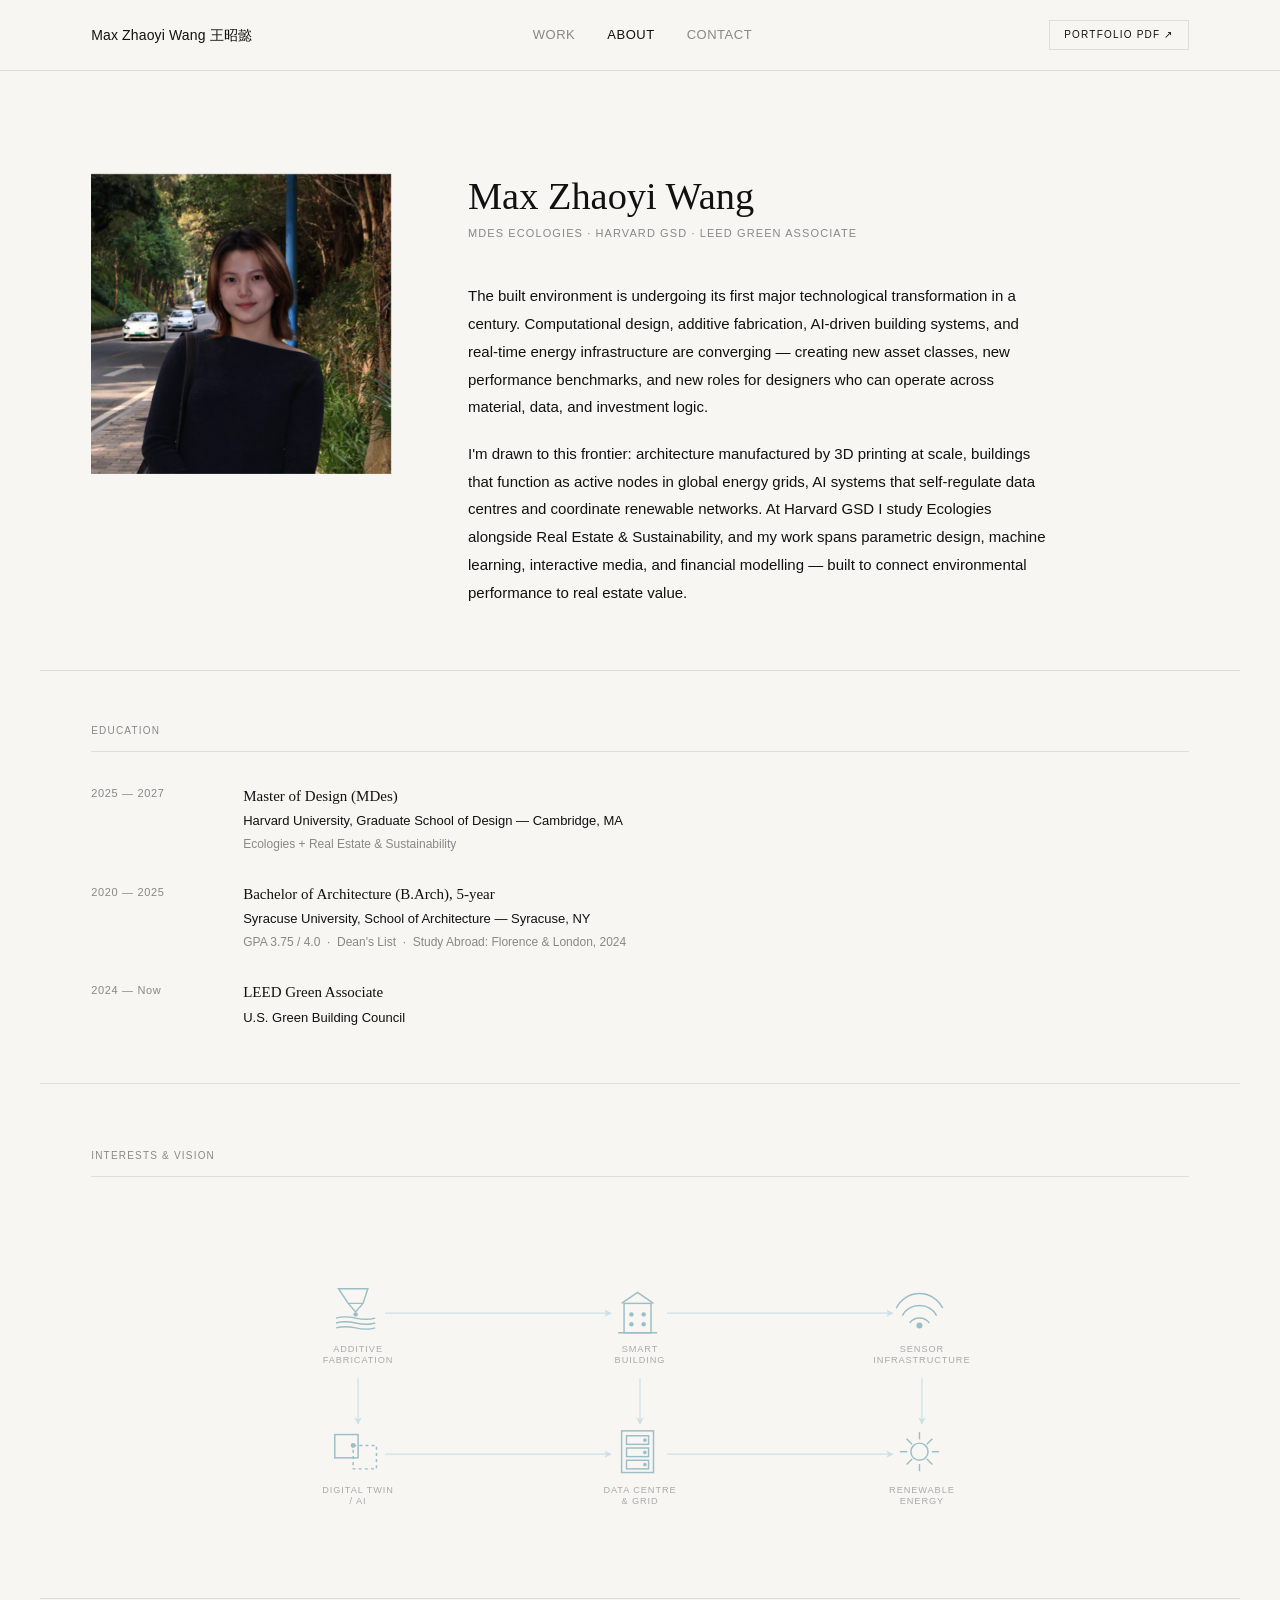
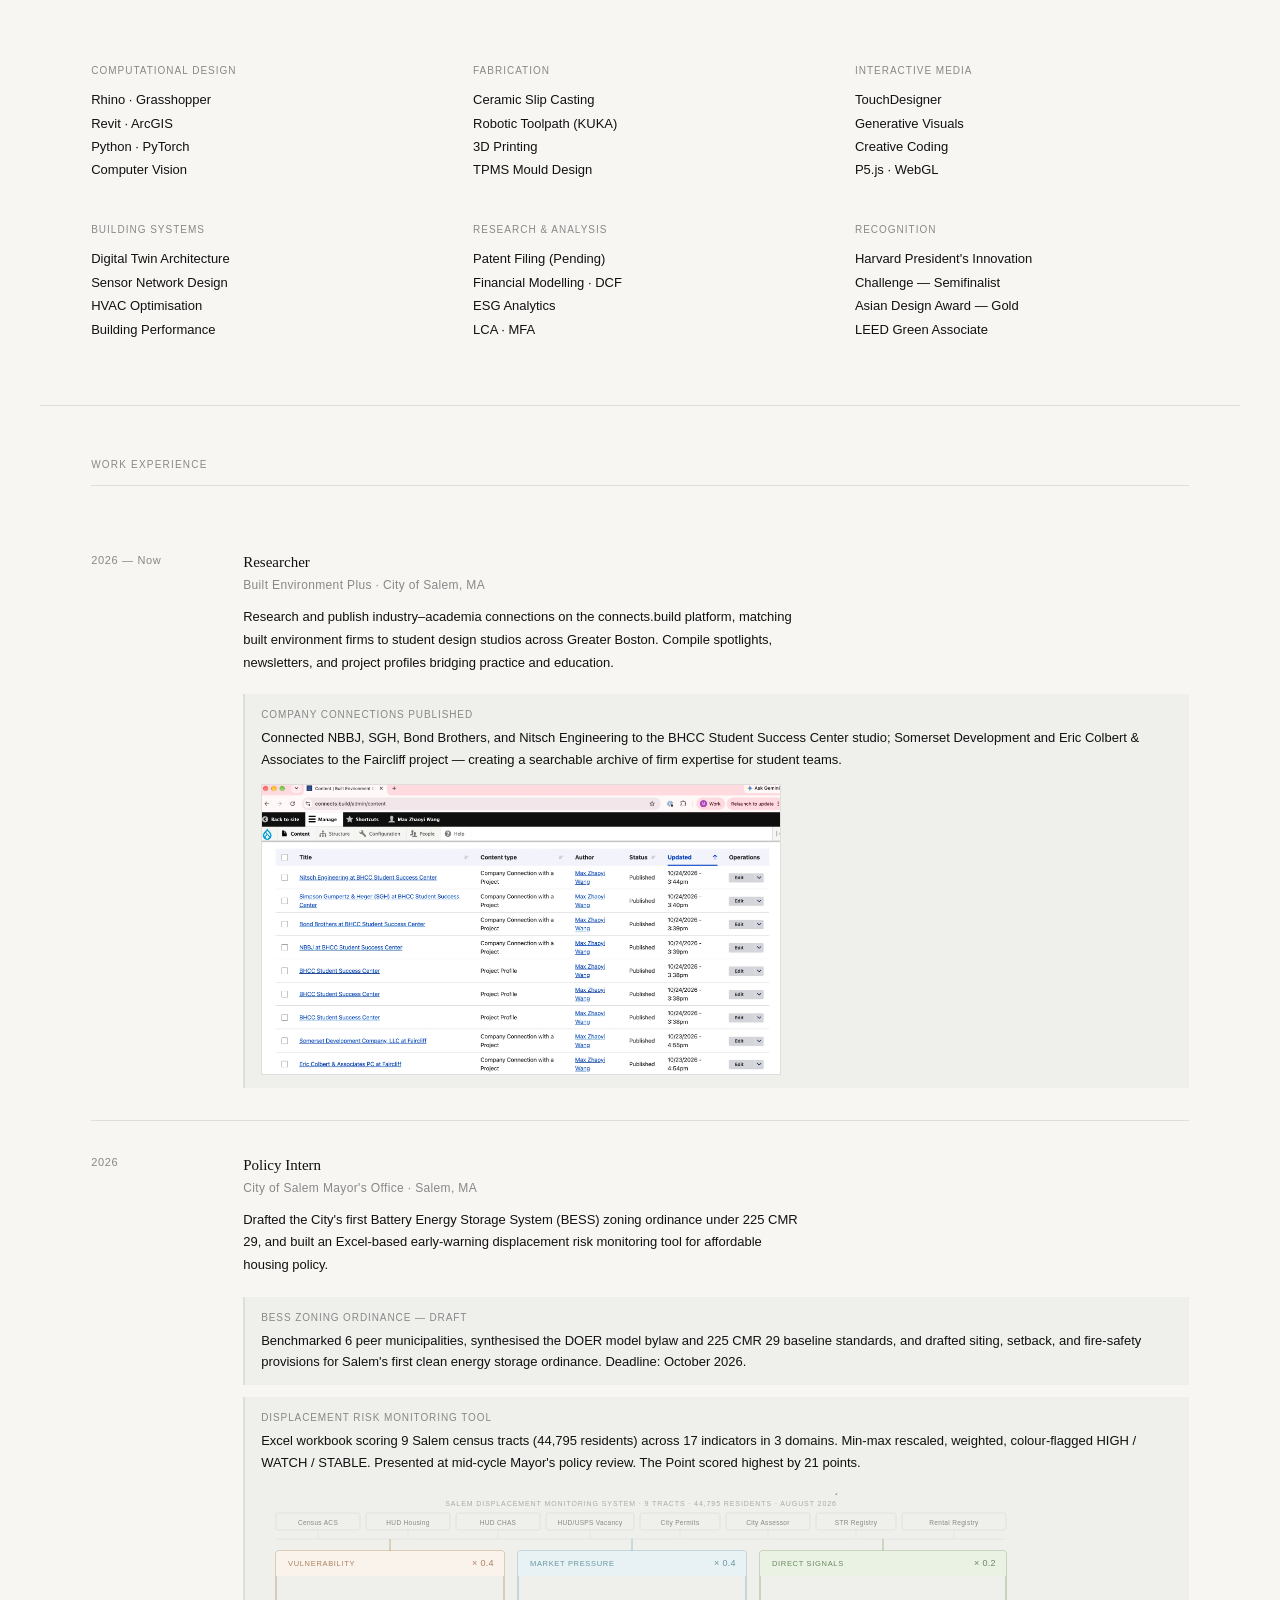
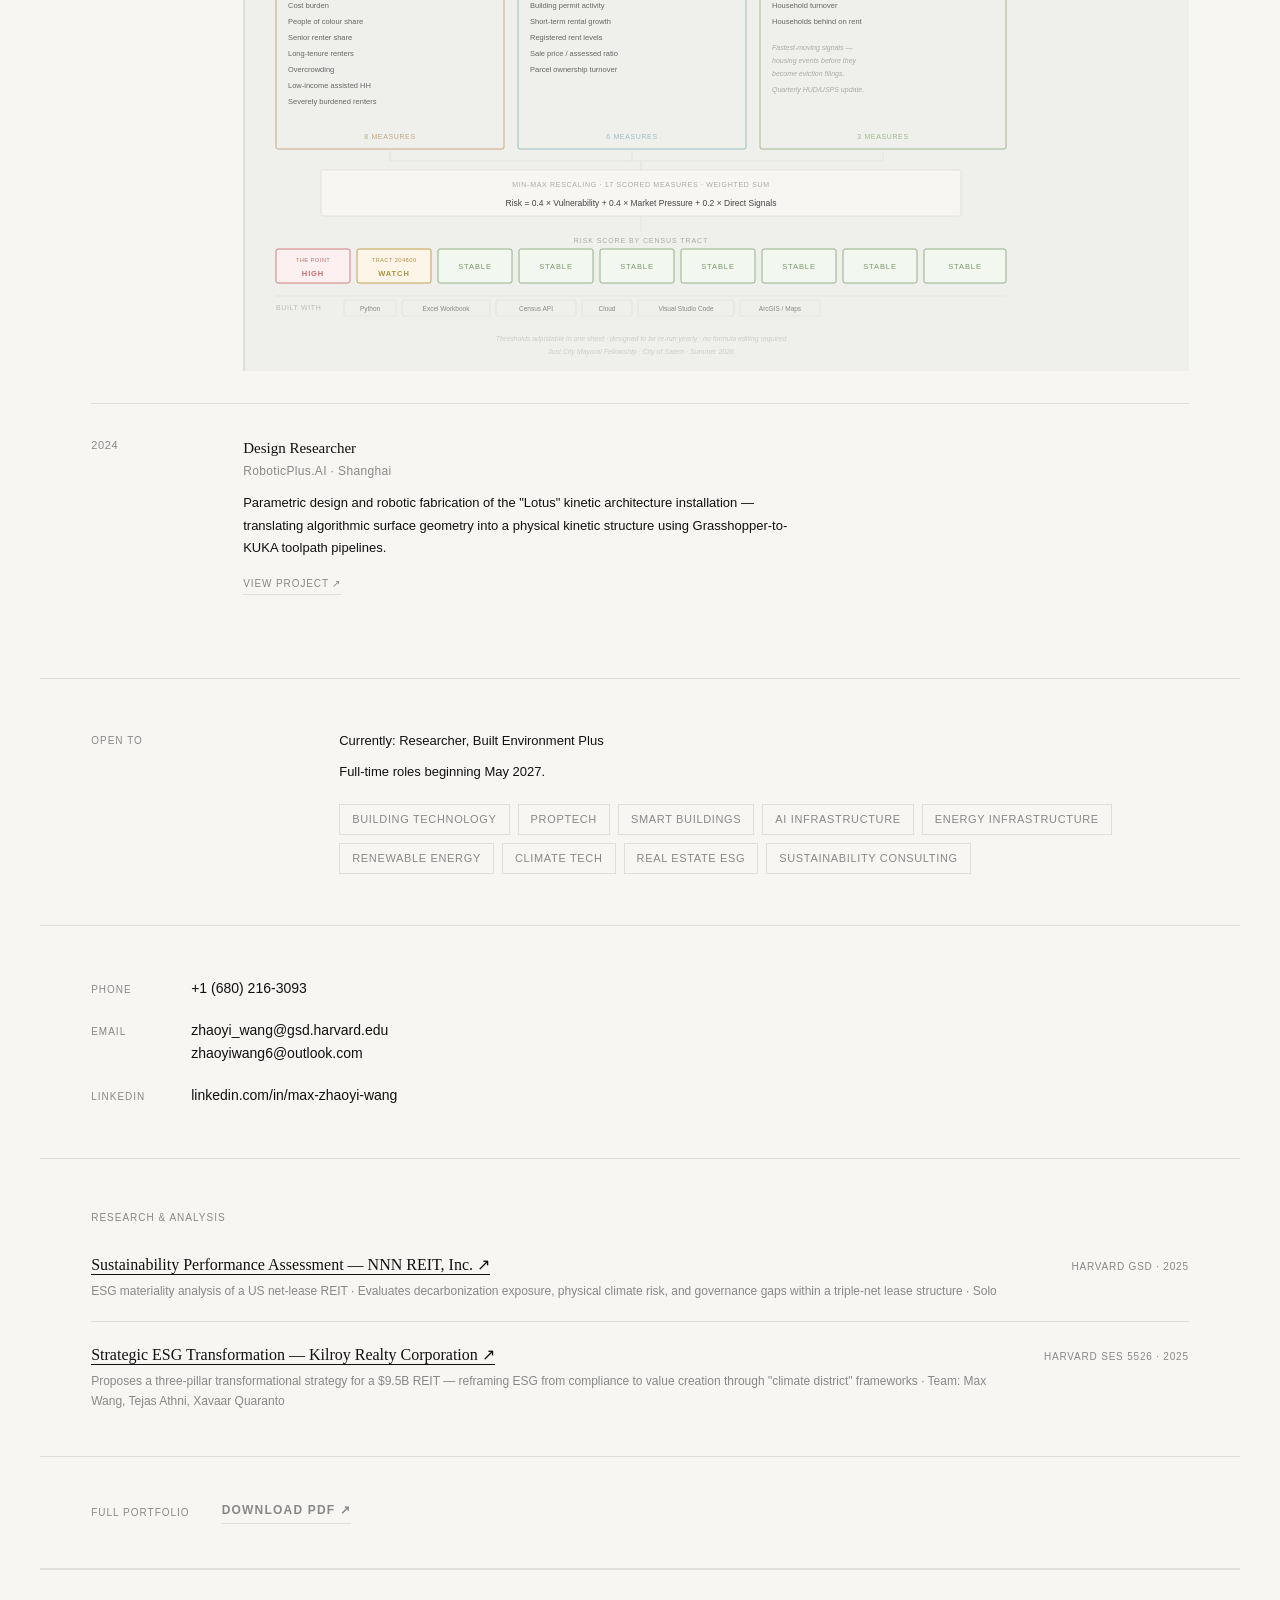
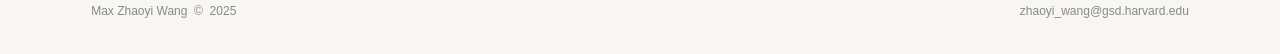
==== commit 5d6b8dbf: "Add displacement monitoring system diagram to Salem work entry Co-Authored-By: Claude Sonnet 4.6 <no" ====
--- a/about.html
+++ b/about.html
@@ -743,7 +743,161 @@
               </div>
               <div class="work-item">
                 <p class="work-item-tag">Displacement Risk Monitoring Tool</p>
-                <p class="work-item-desc">Excel-based early-warning system scoring ~10 Salem census tracts across 3 displacement-risk domains (housing cost pressure, demographic change, proximity to investment). Presented at mid-cycle Mayor's policy review.</p>
+                <p class="work-item-desc">Excel workbook scoring 9 Salem census tracts (44,795 residents) across 17 indicators in 3 domains. Min-max rescaled, weighted, colour-flagged HIGH / WATCH / STABLE. Presented at mid-cycle Mayor's policy review. The Point scored highest by 21 points.</p>
+                <div class="work-dms-diagram" style="margin-top:1.25rem;overflow-x:auto;-webkit-overflow-scrolling:touch;">
+<svg viewBox="0 0 760 465" xmlns="http://www.w3.org/2000/svg" style="width:100%;max-width:760px;display:block;font-family:-apple-system,BlinkMacSystemFont,'Helvetica Neue',sans-serif;">
+
+  <!-- ── SYSTEM LABEL ── -->
+  <text x="380" y="13" text-anchor="middle" font-size="7" letter-spacing="0.13em" fill="#aaaaaa">SALEM DISPLACEMENT MONITORING SYSTEM  ·  9 TRACTS  ·  44,795 RESIDENTS  ·  AUGUST 2026</text>
+
+  <!-- ── DATA SOURCES: 8 pills ── -->
+  <!-- pill width 84, gap 6, start x=15 -->
+  <rect x="15"  y="20" width="84" height="17" rx="2" fill="none" stroke="#e0dedd" stroke-width="0.8"/><text x="57"  y="31.5" text-anchor="middle" font-size="6.5" letter-spacing="0.05em" fill="#888">Census ACS</text>
+  <rect x="105" y="20" width="84" height="17" rx="2" fill="none" stroke="#e0dedd" stroke-width="0.8"/><text x="147" y="31.5" text-anchor="middle" font-size="6.5" letter-spacing="0.05em" fill="#888">HUD Housing</text>
+  <rect x="195" y="20" width="84" height="17" rx="2" fill="none" stroke="#e0dedd" stroke-width="0.8"/><text x="237" y="31.5" text-anchor="middle" font-size="6.5" letter-spacing="0.05em" fill="#888">HUD CHAS</text>
+  <rect x="285" y="20" width="88" height="17" rx="2" fill="none" stroke="#e0dedd" stroke-width="0.8"/><text x="329" y="31.5" text-anchor="middle" font-size="6.5" letter-spacing="0.05em" fill="#888">HUD/USPS Vacancy</text>
+  <rect x="379" y="20" width="80" height="17" rx="2" fill="none" stroke="#e0dedd" stroke-width="0.8"/><text x="419" y="31.5" text-anchor="middle" font-size="6.5" letter-spacing="0.05em" fill="#888">City Permits</text>
+  <rect x="465" y="20" width="84" height="17" rx="2" fill="none" stroke="#e0dedd" stroke-width="0.8"/><text x="507" y="31.5" text-anchor="middle" font-size="6.5" letter-spacing="0.05em" fill="#888">City Assessor</text>
+  <rect x="555" y="20" width="80" height="17" rx="2" fill="none" stroke="#e0dedd" stroke-width="0.8"/><text x="595" y="31.5" text-anchor="middle" font-size="6.5" letter-spacing="0.05em" fill="#888">STR Registry</text>
+  <rect x="641" y="20" width="104" height="17" rx="2" fill="none" stroke="#e0dedd" stroke-width="0.8"/><text x="693" y="31.5" text-anchor="middle" font-size="6.5" letter-spacing="0.05em" fill="#888">Rental Registry</text>
+
+  <!-- ── CONNECTORS: sources → horizontal bar → 3 verticals to domains ── -->
+  <!-- All sources drop to y=46, merge into horizontal bar, then 3 lines go to domain tops -->
+  <line x1="57"  y1="37" x2="57"  y2="46" stroke="#e0dedd" stroke-width="0.6"/>
+  <line x1="147" y1="37" x2="147" y2="46" stroke="#e0dedd" stroke-width="0.6"/>
+  <line x1="237" y1="37" x2="237" y2="46" stroke="#e0dedd" stroke-width="0.6"/>
+  <line x1="329" y1="37" x2="329" y2="46" stroke="#e0dedd" stroke-width="0.6"/>
+  <line x1="419" y1="37" x2="419" y2="46" stroke="#e0dedd" stroke-width="0.6"/>
+  <line x1="507" y1="37" x2="507" y2="46" stroke="#e0dedd" stroke-width="0.6"/>
+  <line x1="595" y1="37" x2="595" y2="46" stroke="#e0dedd" stroke-width="0.6"/>
+  <line x1="693" y1="37" x2="693" y2="46" stroke="#e0dedd" stroke-width="0.6"/>
+  <line x1="15"  y1="46" x2="745" y2="46" stroke="#e0dedd" stroke-width="0.6"/>
+  <!-- Three verticals to domain boxes (tops at y=58) -->
+  <line x1="129" y1="46" x2="129" y2="58" stroke="#c4a882" stroke-width="0.9"/>
+  <line x1="371" y1="46" x2="371" y2="58" stroke="#9cbec6" stroke-width="0.9"/>
+  <line x1="622" y1="46" x2="622" y2="58" stroke="#a0b890" stroke-width="0.9"/>
+
+  <!-- ══════════════════════════════════════════ -->
+  <!-- DOMAIN BOX 1: VULNERABILITY (x=15, w=228) -->
+  <!-- ══════════════════════════════════════════ -->
+  <rect x="15" y="58" width="228" height="198" rx="2" fill="none" stroke="#c4a882" stroke-width="1"/>
+  <rect x="15" y="58" width="228" height="25" rx="2" fill="#f9f3ec" stroke="none"/>
+  <rect x="15" y="74" width="228" height="9"  fill="#f9f3ec" stroke="none"/>
+  <text x="27"  y="73" font-size="7.5" letter-spacing="0.09em" fill="#b08060">VULNERABILITY</text>
+  <text x="233" y="73" text-anchor="end" font-size="9" letter-spacing="0.04em" fill="#b08060" font-weight="500">× 0.4</text>
+  <!-- 8 measures -->
+  <text x="27" y=" 99" font-size="7.5" fill="#666">Renter share</text>
+  <text x="27" y="115" font-size="7.5" fill="#666">Cost burden</text>
+  <text x="27" y="131" font-size="7.5" fill="#666">People of colour share</text>
+  <text x="27" y="147" font-size="7.5" fill="#666">Senior renter share</text>
+  <text x="27" y="163" font-size="7.5" fill="#666">Long-tenure renters</text>
+  <text x="27" y="179" font-size="7.5" fill="#666">Overcrowding</text>
+  <text x="27" y="195" font-size="7.5" fill="#666">Low-income assisted HH</text>
+  <text x="27" y="211" font-size="7.5" fill="#666">Severely burdened renters</text>
+  <text x="129" y="246" text-anchor="middle" font-size="7" letter-spacing="0.09em" fill="#c4a882">8 MEASURES</text>
+
+  <!-- ══════════════════════════════════════════ -->
+  <!-- DOMAIN BOX 2: MARKET PRESSURE (x=257, w=228) -->
+  <!-- ══════════════════════════════════════════ -->
+  <rect x="257" y="58" width="228" height="198" rx="2" fill="none" stroke="#9cbec6" stroke-width="1"/>
+  <rect x="257" y="58" width="228" height="25" rx="2" fill="#e8f2f4" stroke="none"/>
+  <rect x="257" y="74" width="228" height="9"  fill="#e8f2f4" stroke="none"/>
+  <text x="269" y="73" font-size="7.5" letter-spacing="0.09em" fill="#6898a0">MARKET PRESSURE</text>
+  <text x="475" y="73" text-anchor="end" font-size="9" letter-spacing="0.04em" fill="#6898a0" font-weight="500">× 0.4</text>
+  <!-- 6 measures -->
+  <text x="269" y=" 99" font-size="7.5" fill="#666">Home value vs assessed value</text>
+  <text x="269" y="115" font-size="7.5" fill="#666">Building permit activity</text>
+  <text x="269" y="131" font-size="7.5" fill="#666">Short-term rental growth</text>
+  <text x="269" y="147" font-size="7.5" fill="#666">Registered rent levels</text>
+  <text x="269" y="163" font-size="7.5" fill="#666">Sale price / assessed ratio</text>
+  <text x="269" y="179" font-size="7.5" fill="#666">Parcel ownership turnover</text>
+  <text x="371" y="246" text-anchor="middle" font-size="7" letter-spacing="0.09em" fill="#9cbec6">6 MEASURES</text>
+
+  <!-- ══════════════════════════════════════════ -->
+  <!-- DOMAIN BOX 3: DIRECT SIGNALS (x=499, w=246) -->
+  <!-- ══════════════════════════════════════════ -->
+  <rect x="499" y="58" width="246" height="198" rx="2" fill="none" stroke="#a0b890" stroke-width="1"/>
+  <rect x="499" y="58" width="246" height="25" rx="2" fill="#eaf2e4" stroke="none"/>
+  <rect x="499" y="74" width="246" height="9"  fill="#eaf2e4" stroke="none"/>
+  <text x="511" y="73" font-size="7.5" letter-spacing="0.09em" fill="#6a8a60">DIRECT SIGNALS</text>
+  <text x="735" y="73" text-anchor="end" font-size="9" letter-spacing="0.04em" fill="#6a8a60" font-weight="500">× 0.2</text>
+  <!-- 3 measures + note -->
+  <text x="511" y=" 99" font-size="7.5" fill="#666">Residential vacancy rate</text>
+  <text x="511" y="115" font-size="7.5" fill="#666">Household turnover</text>
+  <text x="511" y="131" font-size="7.5" fill="#666">Households behind on rent</text>
+  <text x="511" y="157" font-size="7"   fill="#aaa" font-style="italic">Fastest-moving signals —</text>
+  <text x="511" y="170" font-size="7"   fill="#aaa" font-style="italic">housing events before they</text>
+  <text x="511" y="183" font-size="7"   fill="#aaa" font-style="italic">become eviction filings.</text>
+  <text x="511" y="199" font-size="7"   fill="#aaa" font-style="italic">Quarterly HUD/USPS update.</text>
+  <text x="622" y="246" text-anchor="middle" font-size="7" letter-spacing="0.09em" fill="#a0b890">3 MEASURES</text>
+
+  <!-- ── CONNECTORS: domains → formula ── -->
+  <line x1="129" y1="256" x2="129" y2="268" stroke="#e0dedd" stroke-width="0.7"/>
+  <line x1="371" y1="256" x2="371" y2="268" stroke="#e0dedd" stroke-width="0.7"/>
+  <line x1="622" y1="256" x2="622" y2="268" stroke="#e0dedd" stroke-width="0.7"/>
+  <line x1="129" y1="268" x2="622" y2="268" stroke="#e0dedd" stroke-width="0.7"/>
+  <line x1="380" y1="268" x2="380" y2="277" stroke="#e0dedd" stroke-width="0.7"/>
+
+  <!-- ── FORMULA BAND ── -->
+  <rect x="60" y="277" width="640" height="46" rx="2" fill="#f7f6f3" stroke="#e0dedd" stroke-width="0.8"/>
+  <text x="380" y="294" text-anchor="middle" font-size="7" letter-spacing="0.1em" fill="#aaaaaa">MIN-MAX RESCALING  ·  17 SCORED MEASURES  ·  WEIGHTED SUM</text>
+  <text x="380" y="313" text-anchor="middle" font-size="8.5" fill="#444">Risk  =  0.4 × Vulnerability  +  0.4 × Market Pressure  +  0.2 × Direct Signals</text>
+
+  <!-- ── CONNECTOR: formula → tracts ── -->
+  <line x1="380" y1="323" x2="380" y2="338" stroke="#e0dedd" stroke-width="0.7"/>
+  <text x="380" y="350" text-anchor="middle" font-size="7" letter-spacing="0.13em" fill="#aaaaaa">RISK SCORE BY CENSUS TRACT</text>
+
+  <!-- ── OUTPUT: 9 CENSUS TRACTS ── -->
+  <!-- 9 boxes, each width=74, gap=7, start x=15 -->
+  <!-- THE POINT — HIGH -->
+  <rect x="15"  y="356" width="74" height="34" rx="2" fill="#fdf0f0" stroke="#d08080" stroke-width="1"/>
+  <text x="52"  y="369" text-anchor="middle" font-size="5.8" letter-spacing="0.07em" fill="#c07070">THE POINT</text>
+  <text x="52"  y="383" text-anchor="middle" font-size="7.5" letter-spacing="0.12em" fill="#c07070" font-weight="600">HIGH</text>
+
+  <!-- TRACT 204600 — WATCH -->
+  <rect x="96"  y="356" width="74" height="34" rx="2" fill="#fdf5e8" stroke="#c4a050" stroke-width="1"/>
+  <text x="133" y="369" text-anchor="middle" font-size="5.8" letter-spacing="0.07em" fill="#b09040">TRACT 204600</text>
+  <text x="133" y="383" text-anchor="middle" font-size="7.5" letter-spacing="0.12em" fill="#b09040" font-weight="600">WATCH</text>
+
+  <!-- 7 STABLE tracts -->
+  <rect x="177" y="356" width="74" height="34" rx="2" fill="#f2f7f0" stroke="#8caa7c" stroke-width="0.9"/>
+  <text x="214" y="376" text-anchor="middle" font-size="7.5" letter-spacing="0.12em" fill="#7a9a6a">STABLE</text>
+
+  <rect x="258" y="356" width="74" height="34" rx="2" fill="#f2f7f0" stroke="#8caa7c" stroke-width="0.9"/>
+  <text x="295" y="376" text-anchor="middle" font-size="7.5" letter-spacing="0.12em" fill="#7a9a6a">STABLE</text>
+
+  <rect x="339" y="356" width="74" height="34" rx="2" fill="#f2f7f0" stroke="#8caa7c" stroke-width="0.9"/>
+  <text x="376" y="376" text-anchor="middle" font-size="7.5" letter-spacing="0.12em" fill="#7a9a6a">STABLE</text>
+
+  <rect x="420" y="356" width="74" height="34" rx="2" fill="#f2f7f0" stroke="#8caa7c" stroke-width="0.9"/>
+  <text x="457" y="376" text-anchor="middle" font-size="7.5" letter-spacing="0.12em" fill="#7a9a6a">STABLE</text>
+
+  <rect x="501" y="356" width="74" height="34" rx="2" fill="#f2f7f0" stroke="#8caa7c" stroke-width="0.9"/>
+  <text x="538" y="376" text-anchor="middle" font-size="7.5" letter-spacing="0.12em" fill="#7a9a6a">STABLE</text>
+
+  <rect x="582" y="356" width="74" height="34" rx="2" fill="#f2f7f0" stroke="#8caa7c" stroke-width="0.9"/>
+  <text x="619" y="376" text-anchor="middle" font-size="7.5" letter-spacing="0.12em" fill="#7a9a6a">STABLE</text>
+
+  <rect x="663" y="356" width="82" height="34" rx="2" fill="#f2f7f0" stroke="#8caa7c" stroke-width="0.9"/>
+  <text x="704" y="376" text-anchor="middle" font-size="7.5" letter-spacing="0.12em" fill="#7a9a6a">STABLE</text>
+
+  <!-- ── TOOLS STRIP ── -->
+  <line x1="15" y1="403" x2="745" y2="403" stroke="#e0dedd" stroke-width="0.6"/>
+  <text x="15" y="417" font-size="7" letter-spacing="0.09em" fill="#bbbbbb">BUILT WITH</text>
+  <!-- tool tags -->
+  <rect x="83"  y="407" width="52"  height="16" rx="2" fill="none" stroke="#e0dedd" stroke-width="0.7"/><text x="109"  y="418" text-anchor="middle" font-size="6.5" fill="#888">Python</text>
+  <rect x="141" y="407" width="88"  height="16" rx="2" fill="none" stroke="#e0dedd" stroke-width="0.7"/><text x="185"  y="418" text-anchor="middle" font-size="6.5" fill="#888">Excel Workbook</text>
+  <rect x="235" y="407" width="80"  height="16" rx="2" fill="none" stroke="#e0dedd" stroke-width="0.7"/><text x="275"  y="418" text-anchor="middle" font-size="6.5" fill="#888">Census API</text>
+  <rect x="321" y="407" width="50"  height="16" rx="2" fill="none" stroke="#e0dedd" stroke-width="0.7"/><text x="346"  y="418" text-anchor="middle" font-size="6.5" fill="#888">Cloud</text>
+  <rect x="377" y="407" width="96"  height="16" rx="2" fill="none" stroke="#e0dedd" stroke-width="0.7"/><text x="425"  y="418" text-anchor="middle" font-size="6.5" fill="#888">Visual Studio Code</text>
+  <rect x="479" y="407" width="80"  height="16" rx="2" fill="none" stroke="#e0dedd" stroke-width="0.7"/><text x="519"  y="418" text-anchor="middle" font-size="6.5" fill="#888">ArcGIS / Maps</text>
+
+  <!-- Sub-note -->
+  <text x="380" y="448" text-anchor="middle" font-size="7" fill="#cccccc" font-style="italic">Thresholds adjustable in one sheet · designed to be re-run yearly · no formula editing required</text>
+  <text x="380" y="461" text-anchor="middle" font-size="7" fill="#cccccc" font-style="italic">Just City Mayoral Fellowship  ·  City of Salem  ·  Summer 2026</text>
+
+</svg>
+                </div>
               </div>
             </div>
           </div>
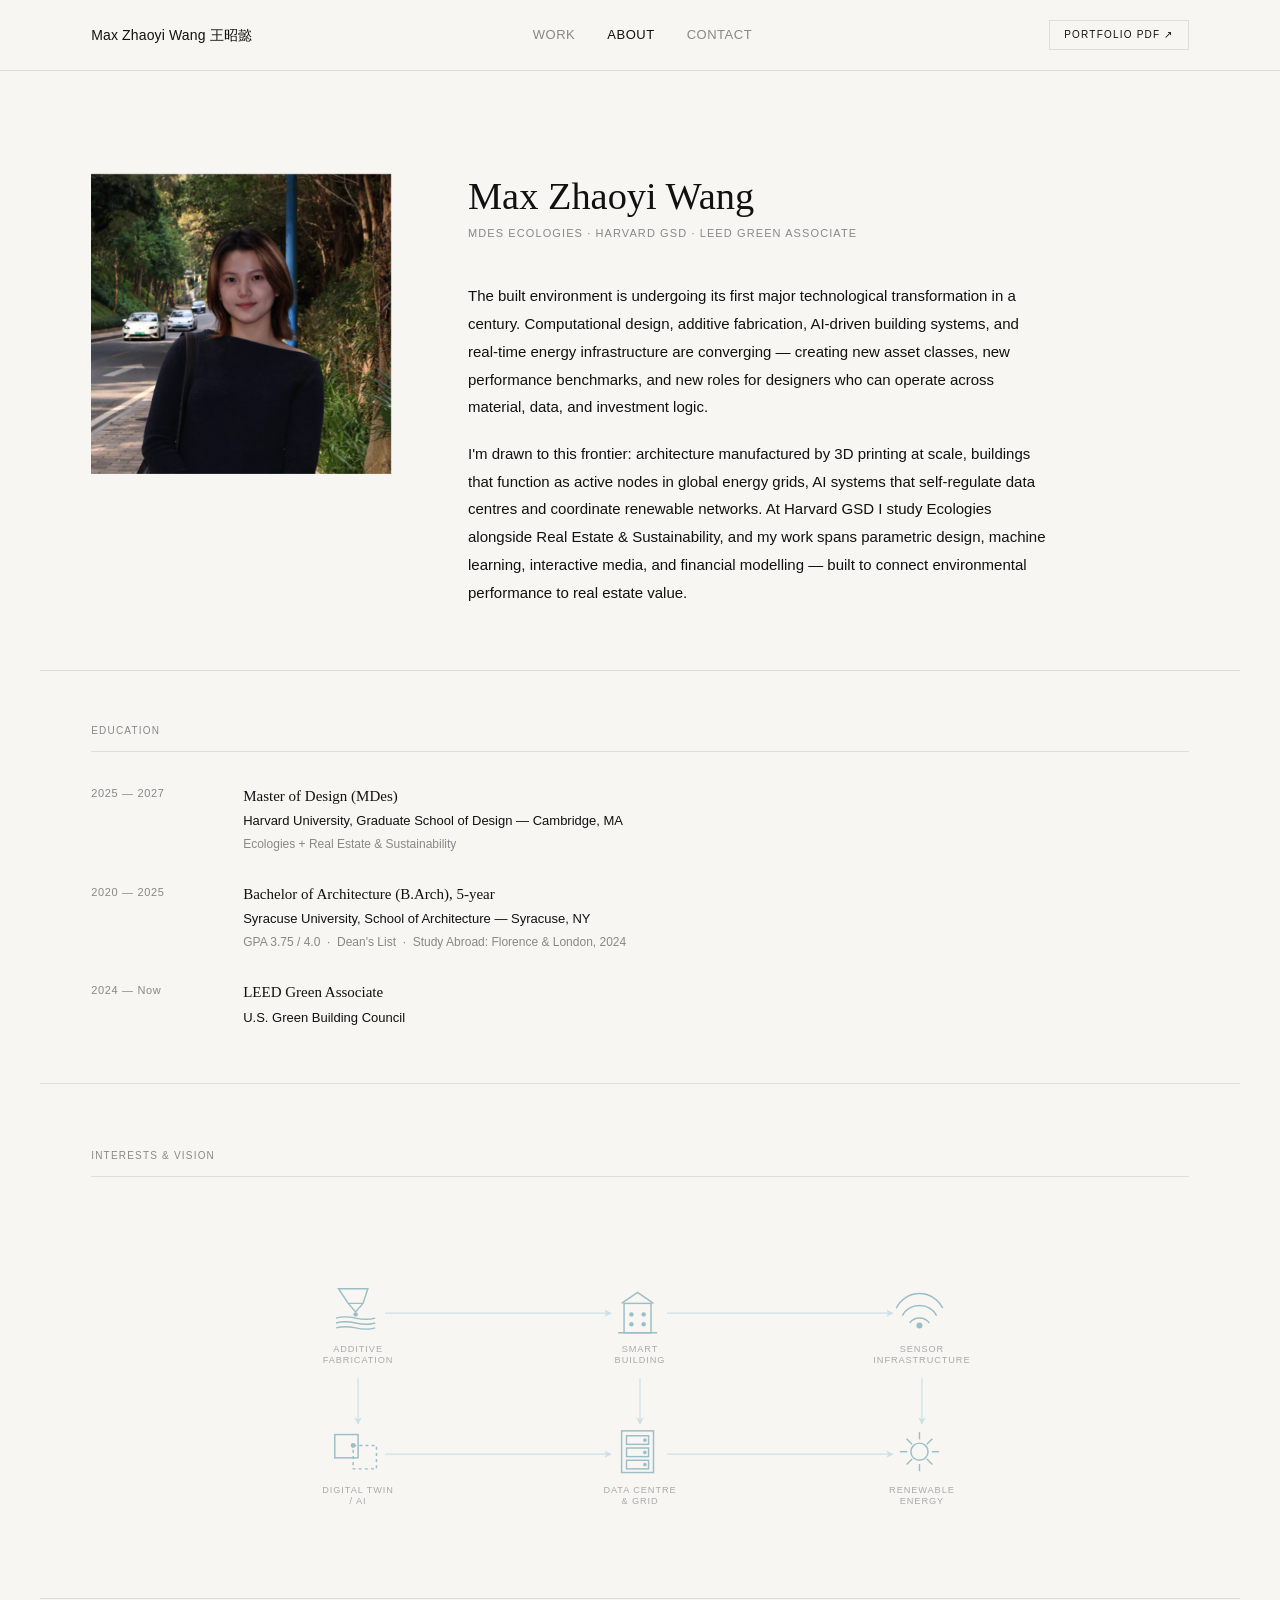
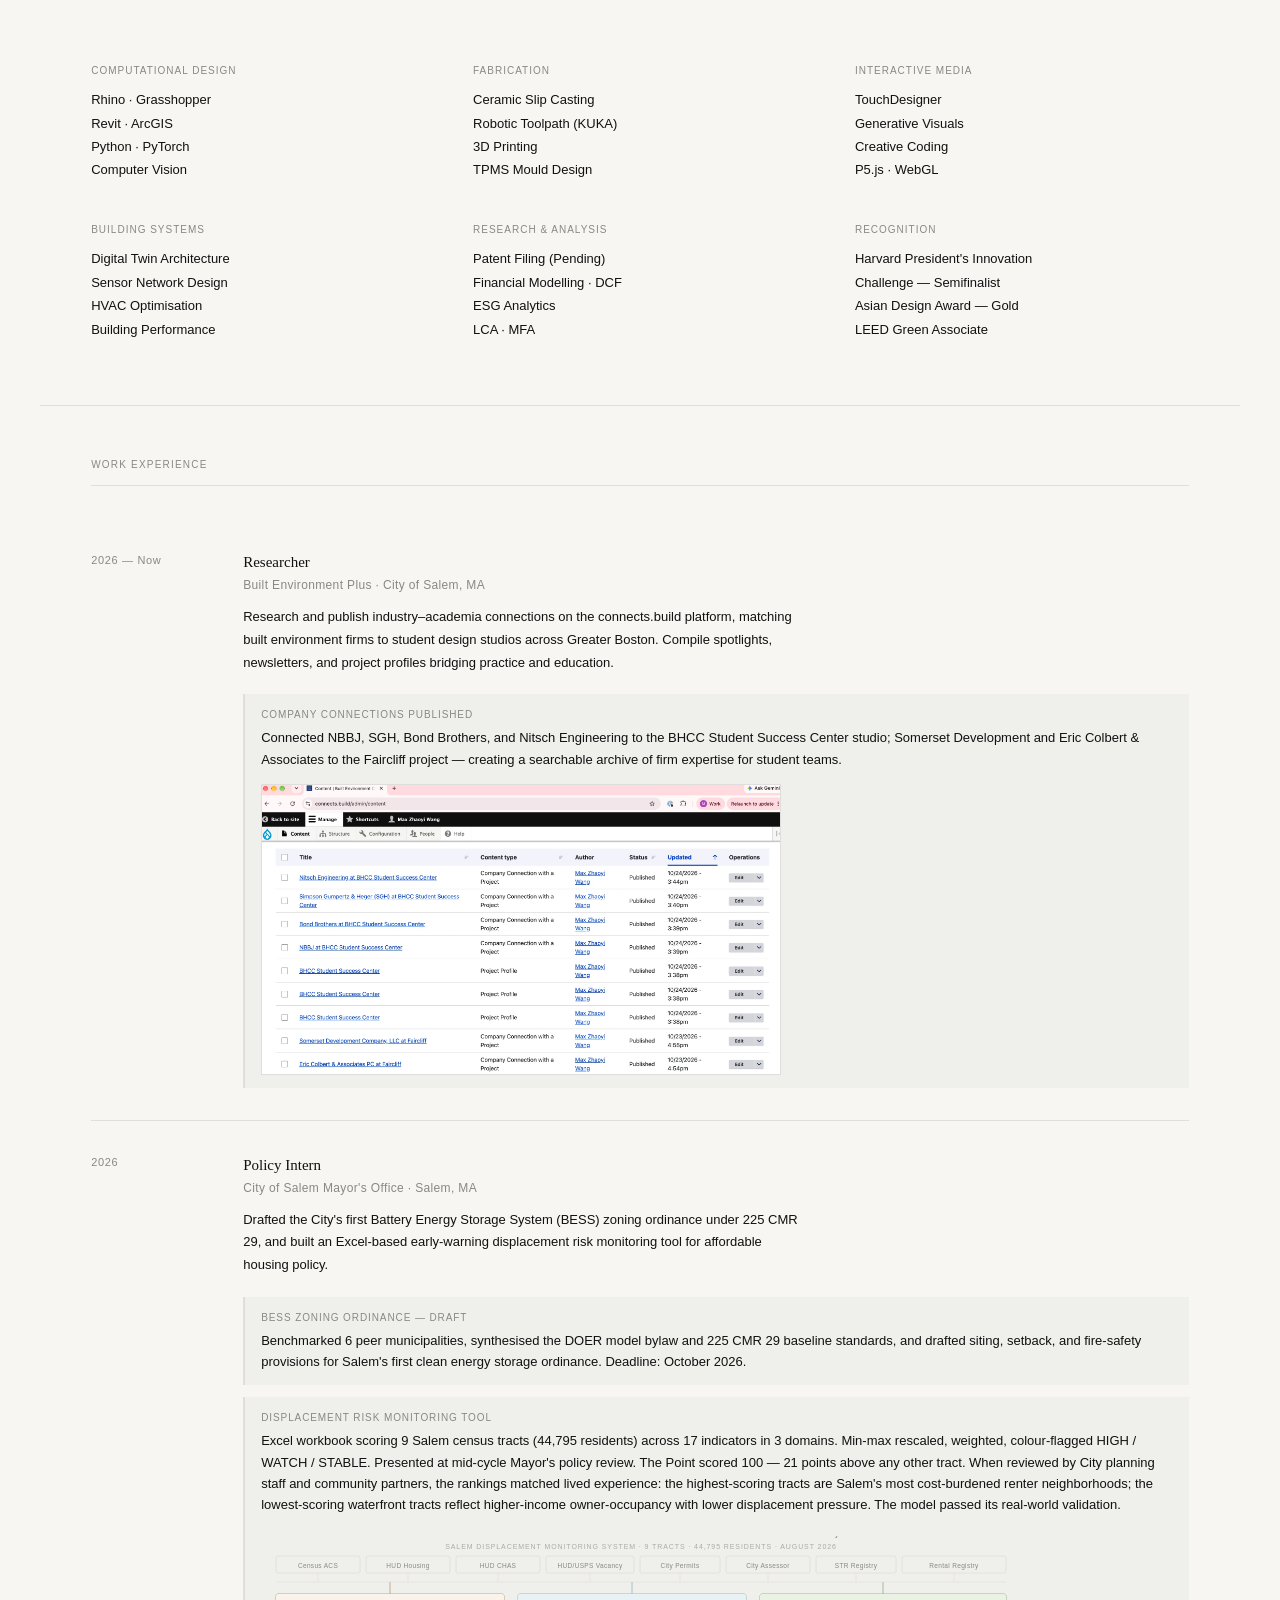
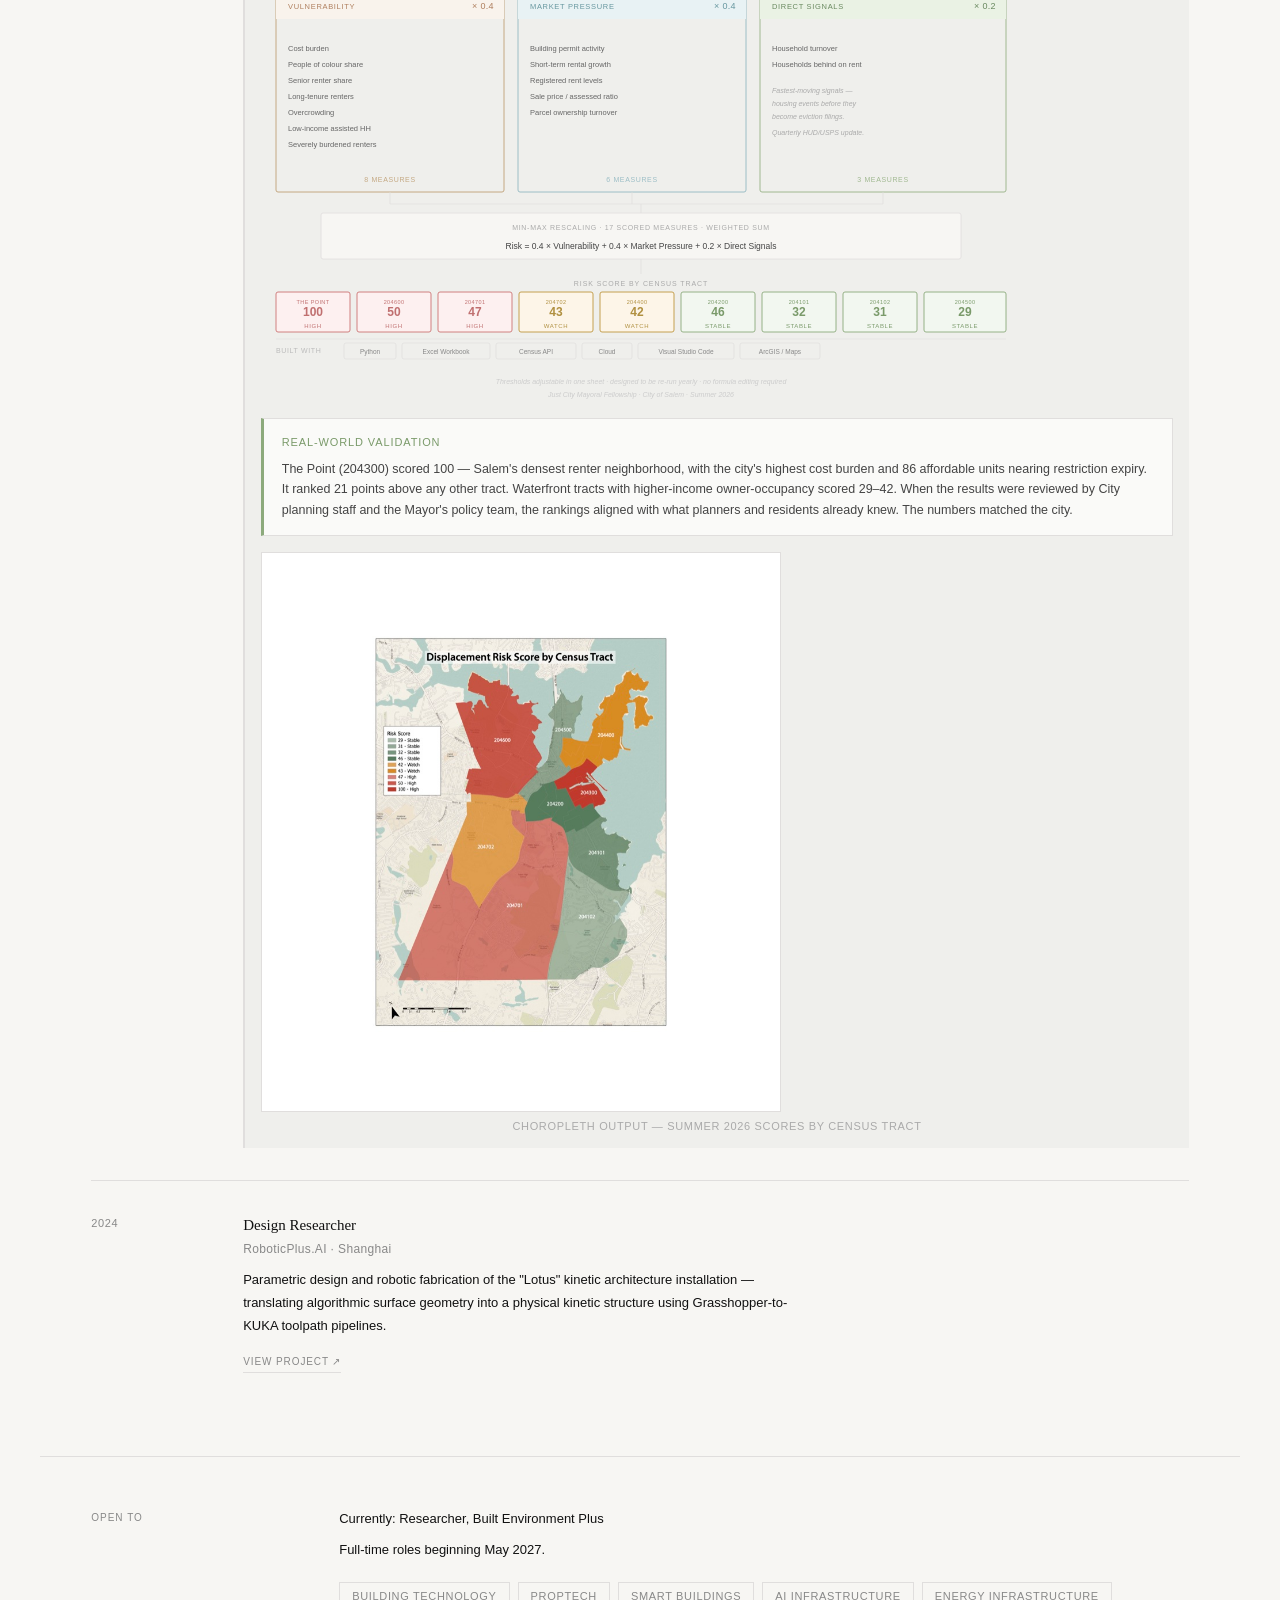
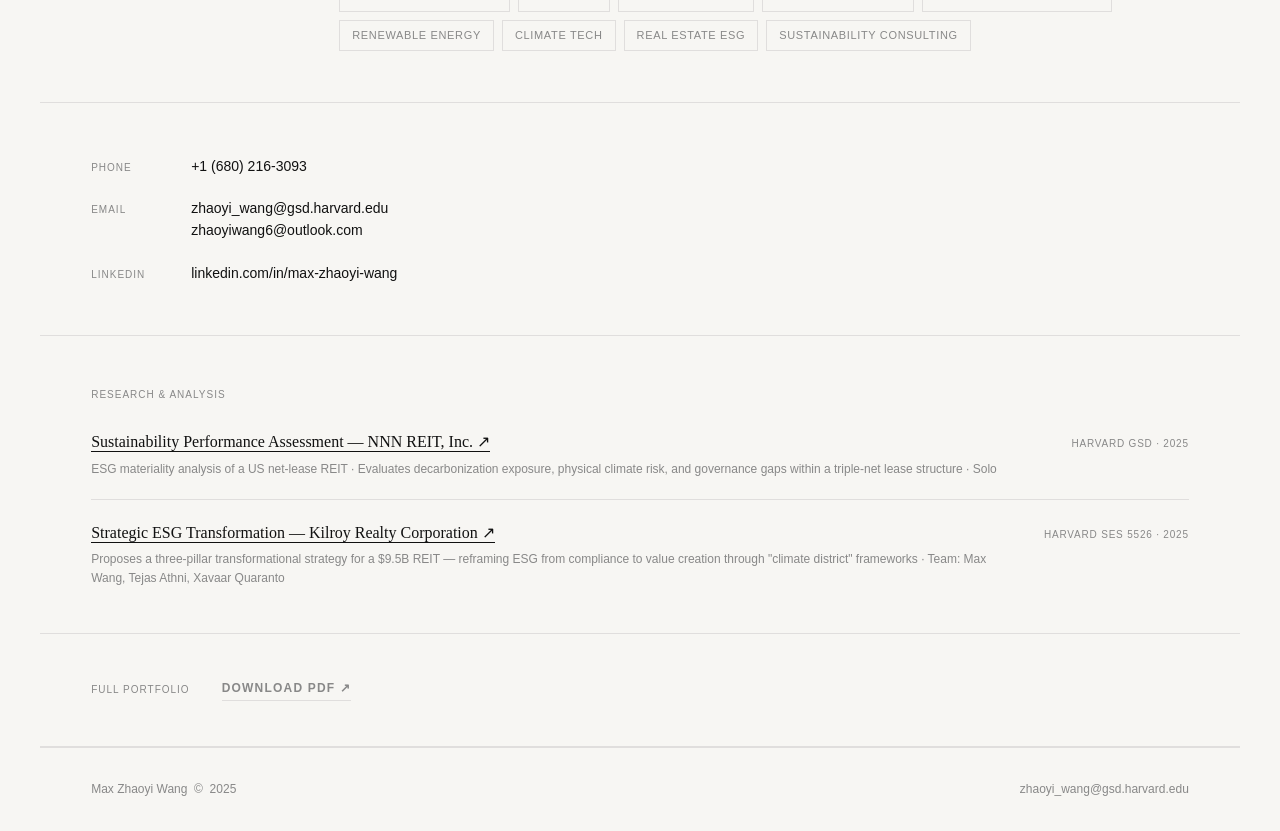
==== commit 2ba64323: "Add real displacement scores, validation narrative, and choropleth map - SVG diagram: replace generi" ====
--- a/about.html
+++ b/about.html
@@ -743,7 +743,7 @@
               </div>
               <div class="work-item">
                 <p class="work-item-tag">Displacement Risk Monitoring Tool</p>
-                <p class="work-item-desc">Excel workbook scoring 9 Salem census tracts (44,795 residents) across 17 indicators in 3 domains. Min-max rescaled, weighted, colour-flagged HIGH / WATCH / STABLE. Presented at mid-cycle Mayor's policy review. The Point scored highest by 21 points.</p>
+                <p class="work-item-desc">Excel workbook scoring 9 Salem census tracts (44,795 residents) across 17 indicators in 3 domains. Min-max rescaled, weighted, colour-flagged HIGH / WATCH / STABLE. Presented at mid-cycle Mayor's policy review. The Point scored 100 — 21 points above any other tract. When reviewed by City planning staff and community partners, the rankings matched lived experience: the highest-scoring tracts are Salem's most cost-burdened renter neighborhoods; the lowest-scoring waterfront tracts reflect higher-income owner-occupancy with lower displacement pressure. The model passed its real-world validation.</p>
                 <div class="work-dms-diagram" style="margin-top:1.25rem;overflow-x:auto;-webkit-overflow-scrolling:touch;">
 <svg viewBox="0 0 760 465" xmlns="http://www.w3.org/2000/svg" style="width:100%;max-width:760px;display:block;font-family:-apple-system,BlinkMacSystemFont,'Helvetica Neue',sans-serif;">
 
@@ -847,39 +847,62 @@
   <line x1="380" y1="323" x2="380" y2="338" stroke="#e0dedd" stroke-width="0.7"/>
   <text x="380" y="350" text-anchor="middle" font-size="7" letter-spacing="0.13em" fill="#aaaaaa">RISK SCORE BY CENSUS TRACT</text>
 
-  <!-- ── OUTPUT: 9 CENSUS TRACTS ── -->
-  <!-- 9 boxes, each width=74, gap=7, start x=15 -->
-  <!-- THE POINT — HIGH -->
-  <rect x="15"  y="356" width="74" height="34" rx="2" fill="#fdf0f0" stroke="#d08080" stroke-width="1"/>
-  <text x="52"  y="369" text-anchor="middle" font-size="5.8" letter-spacing="0.07em" fill="#c07070">THE POINT</text>
-  <text x="52"  y="383" text-anchor="middle" font-size="7.5" letter-spacing="0.12em" fill="#c07070" font-weight="600">HIGH</text>
-
-  <!-- TRACT 204600 — WATCH -->
-  <rect x="96"  y="356" width="74" height="34" rx="2" fill="#fdf5e8" stroke="#c4a050" stroke-width="1"/>
-  <text x="133" y="369" text-anchor="middle" font-size="5.8" letter-spacing="0.07em" fill="#b09040">TRACT 204600</text>
-  <text x="133" y="383" text-anchor="middle" font-size="7.5" letter-spacing="0.12em" fill="#b09040" font-weight="600">WATCH</text>
-
-  <!-- 7 STABLE tracts -->
-  <rect x="177" y="356" width="74" height="34" rx="2" fill="#f2f7f0" stroke="#8caa7c" stroke-width="0.9"/>
-  <text x="214" y="376" text-anchor="middle" font-size="7.5" letter-spacing="0.12em" fill="#7a9a6a">STABLE</text>
-
-  <rect x="258" y="356" width="74" height="34" rx="2" fill="#f2f7f0" stroke="#8caa7c" stroke-width="0.9"/>
-  <text x="295" y="376" text-anchor="middle" font-size="7.5" letter-spacing="0.12em" fill="#7a9a6a">STABLE</text>
-
-  <rect x="339" y="356" width="74" height="34" rx="2" fill="#f2f7f0" stroke="#8caa7c" stroke-width="0.9"/>
-  <text x="376" y="376" text-anchor="middle" font-size="7.5" letter-spacing="0.12em" fill="#7a9a6a">STABLE</text>
-
-  <rect x="420" y="356" width="74" height="34" rx="2" fill="#f2f7f0" stroke="#8caa7c" stroke-width="0.9"/>
-  <text x="457" y="376" text-anchor="middle" font-size="7.5" letter-spacing="0.12em" fill="#7a9a6a">STABLE</text>
-
-  <rect x="501" y="356" width="74" height="34" rx="2" fill="#f2f7f0" stroke="#8caa7c" stroke-width="0.9"/>
-  <text x="538" y="376" text-anchor="middle" font-size="7.5" letter-spacing="0.12em" fill="#7a9a6a">STABLE</text>
-
-  <rect x="582" y="356" width="74" height="34" rx="2" fill="#f2f7f0" stroke="#8caa7c" stroke-width="0.9"/>
-  <text x="619" y="376" text-anchor="middle" font-size="7.5" letter-spacing="0.12em" fill="#7a9a6a">STABLE</text>
-
-  <rect x="663" y="356" width="82" height="34" rx="2" fill="#f2f7f0" stroke="#8caa7c" stroke-width="0.9"/>
-  <text x="704" y="376" text-anchor="middle" font-size="7.5" letter-spacing="0.12em" fill="#7a9a6a">STABLE</text>
+  <!-- ── OUTPUT: 9 CENSUS TRACTS (actual Summer 2026 scores) ── -->
+  <!-- HIGH: 204300/100, 204600/50, 204701/47 | WATCH: 204702/43, 204400/42 | STABLE: 204200/46, 204101/32, 204102/31, 204500/29 -->
+
+  <!-- 204300 — THE POINT — 100 — HIGH -->
+  <rect x="15"  y="356" width="74" height="40" rx="2" fill="#fdf0f0" stroke="#d08080" stroke-width="1"/>
+  <text x="52"  y="368" text-anchor="middle" font-size="5.5" letter-spacing="0.07em" fill="#c07070">THE POINT</text>
+  <text x="52"  y="380" text-anchor="middle" font-size="12" fill="#c07070" font-weight="700">100</text>
+  <text x="52"  y="392" text-anchor="middle" font-size="6" letter-spacing="0.1em" fill="#c07070">HIGH</text>
+
+  <!-- 204600 — 50 — HIGH -->
+  <rect x="96"  y="356" width="74" height="40" rx="2" fill="#fdf0f0" stroke="#d08080" stroke-width="1"/>
+  <text x="133" y="368" text-anchor="middle" font-size="5.5" letter-spacing="0.07em" fill="#c07070">204600</text>
+  <text x="133" y="380" text-anchor="middle" font-size="12" fill="#c07070" font-weight="700">50</text>
+  <text x="133" y="392" text-anchor="middle" font-size="6" letter-spacing="0.1em" fill="#c07070">HIGH</text>
+
+  <!-- 204701 — 47 — HIGH -->
+  <rect x="177" y="356" width="74" height="40" rx="2" fill="#fdf0f0" stroke="#d08080" stroke-width="1"/>
+  <text x="214" y="368" text-anchor="middle" font-size="5.5" letter-spacing="0.07em" fill="#c07070">204701</text>
+  <text x="214" y="380" text-anchor="middle" font-size="12" fill="#c07070" font-weight="700">47</text>
+  <text x="214" y="392" text-anchor="middle" font-size="6" letter-spacing="0.1em" fill="#c07070">HIGH</text>
+
+  <!-- 204702 — 43 — WATCH -->
+  <rect x="258" y="356" width="74" height="40" rx="2" fill="#fdf5e8" stroke="#c4a050" stroke-width="1"/>
+  <text x="295" y="368" text-anchor="middle" font-size="5.5" letter-spacing="0.07em" fill="#b09040">204702</text>
+  <text x="295" y="380" text-anchor="middle" font-size="12" fill="#b09040" font-weight="700">43</text>
+  <text x="295" y="392" text-anchor="middle" font-size="6" letter-spacing="0.1em" fill="#b09040">WATCH</text>
+
+  <!-- 204400 — 42 — WATCH -->
+  <rect x="339" y="356" width="74" height="40" rx="2" fill="#fdf5e8" stroke="#c4a050" stroke-width="1"/>
+  <text x="376" y="368" text-anchor="middle" font-size="5.5" letter-spacing="0.07em" fill="#b09040">204400</text>
+  <text x="376" y="380" text-anchor="middle" font-size="12" fill="#b09040" font-weight="700">42</text>
+  <text x="376" y="392" text-anchor="middle" font-size="6" letter-spacing="0.1em" fill="#b09040">WATCH</text>
+
+  <!-- 204200 — 46 — STABLE -->
+  <rect x="420" y="356" width="74" height="40" rx="2" fill="#f2f7f0" stroke="#8caa7c" stroke-width="0.9"/>
+  <text x="457" y="368" text-anchor="middle" font-size="5.5" letter-spacing="0.07em" fill="#7a9a6a">204200</text>
+  <text x="457" y="380" text-anchor="middle" font-size="12" fill="#7a9a6a" font-weight="700">46</text>
+  <text x="457" y="392" text-anchor="middle" font-size="6" letter-spacing="0.1em" fill="#7a9a6a">STABLE</text>
+
+  <!-- 204101 — 32 — STABLE -->
+  <rect x="501" y="356" width="74" height="40" rx="2" fill="#f2f7f0" stroke="#8caa7c" stroke-width="0.9"/>
+  <text x="538" y="368" text-anchor="middle" font-size="5.5" letter-spacing="0.07em" fill="#7a9a6a">204101</text>
+  <text x="538" y="380" text-anchor="middle" font-size="12" fill="#7a9a6a" font-weight="700">32</text>
+  <text x="538" y="392" text-anchor="middle" font-size="6" letter-spacing="0.1em" fill="#7a9a6a">STABLE</text>
+
+  <!-- 204102 — 31 — STABLE -->
+  <rect x="582" y="356" width="74" height="40" rx="2" fill="#f2f7f0" stroke="#8caa7c" stroke-width="0.9"/>
+  <text x="619" y="368" text-anchor="middle" font-size="5.5" letter-spacing="0.07em" fill="#7a9a6a">204102</text>
+  <text x="619" y="380" text-anchor="middle" font-size="12" fill="#7a9a6a" font-weight="700">31</text>
+  <text x="619" y="392" text-anchor="middle" font-size="6" letter-spacing="0.1em" fill="#7a9a6a">STABLE</text>
+
+  <!-- 204500 — 29 — STABLE -->
+  <rect x="663" y="356" width="82" height="40" rx="2" fill="#f2f7f0" stroke="#8caa7c" stroke-width="0.9"/>
+  <text x="704" y="368" text-anchor="middle" font-size="5.5" letter-spacing="0.07em" fill="#7a9a6a">204500</text>
+  <text x="704" y="380" text-anchor="middle" font-size="12" fill="#7a9a6a" font-weight="700">29</text>
+  <text x="704" y="392" text-anchor="middle" font-size="6" letter-spacing="0.1em" fill="#7a9a6a">STABLE</text>
 
   <!-- ── TOOLS STRIP ── -->
   <line x1="15" y1="403" x2="745" y2="403" stroke="#e0dedd" stroke-width="0.6"/>
@@ -897,6 +920,16 @@
   <text x="380" y="461" text-anchor="middle" font-size="7" fill="#cccccc" font-style="italic">Just City Mayoral Fellowship  ·  City of Salem  ·  Summer 2026</text>
 
 </svg>
+                  <!-- Validation callout -->
+                  <div style="margin-top:1.1rem;padding:0.9rem 1.1rem;background:#fafaf8;border:1px solid #e0dedd;border-left:3px solid #8caa7c;">
+                    <p style="font-size:11px;letter-spacing:0.08em;text-transform:uppercase;color:#7a9a6a;margin-bottom:0.45rem;font-weight:500;">Real-World Validation</p>
+                    <p style="font-size:12.5px;line-height:1.65;color:#444;">The Point (204300) scored 100 — Salem's densest renter neighborhood, with the city's highest cost burden and 86 affordable units nearing restriction expiry. It ranked 21 points above any other tract. Waterfront tracts with higher-income owner-occupancy scored 29–42. When the results were reviewed by City planning staff and the Mayor's policy team, the rankings aligned with what planners and residents already knew. The numbers matched the city.</p>
+                  </div>
+                  <!-- Choropleth map output -->
+                  <div style="margin-top:1rem;">
+                    <img src="about/salem-displacement-map.jpg" alt="Displacement Risk Score Choropleth — Salem Census Tracts, Summer 2026" style="width:100%;border:1px solid #e0dedd;display:block;height:auto;object-fit:contain;"/>
+                    <p style="font-size:11px;color:#aaa;margin-top:0.4rem;text-align:center;letter-spacing:0.06em;text-transform:uppercase;">Choropleth output — Summer 2026 scores by census tract</p>
+                  </div>
                 </div>
               </div>
             </div>
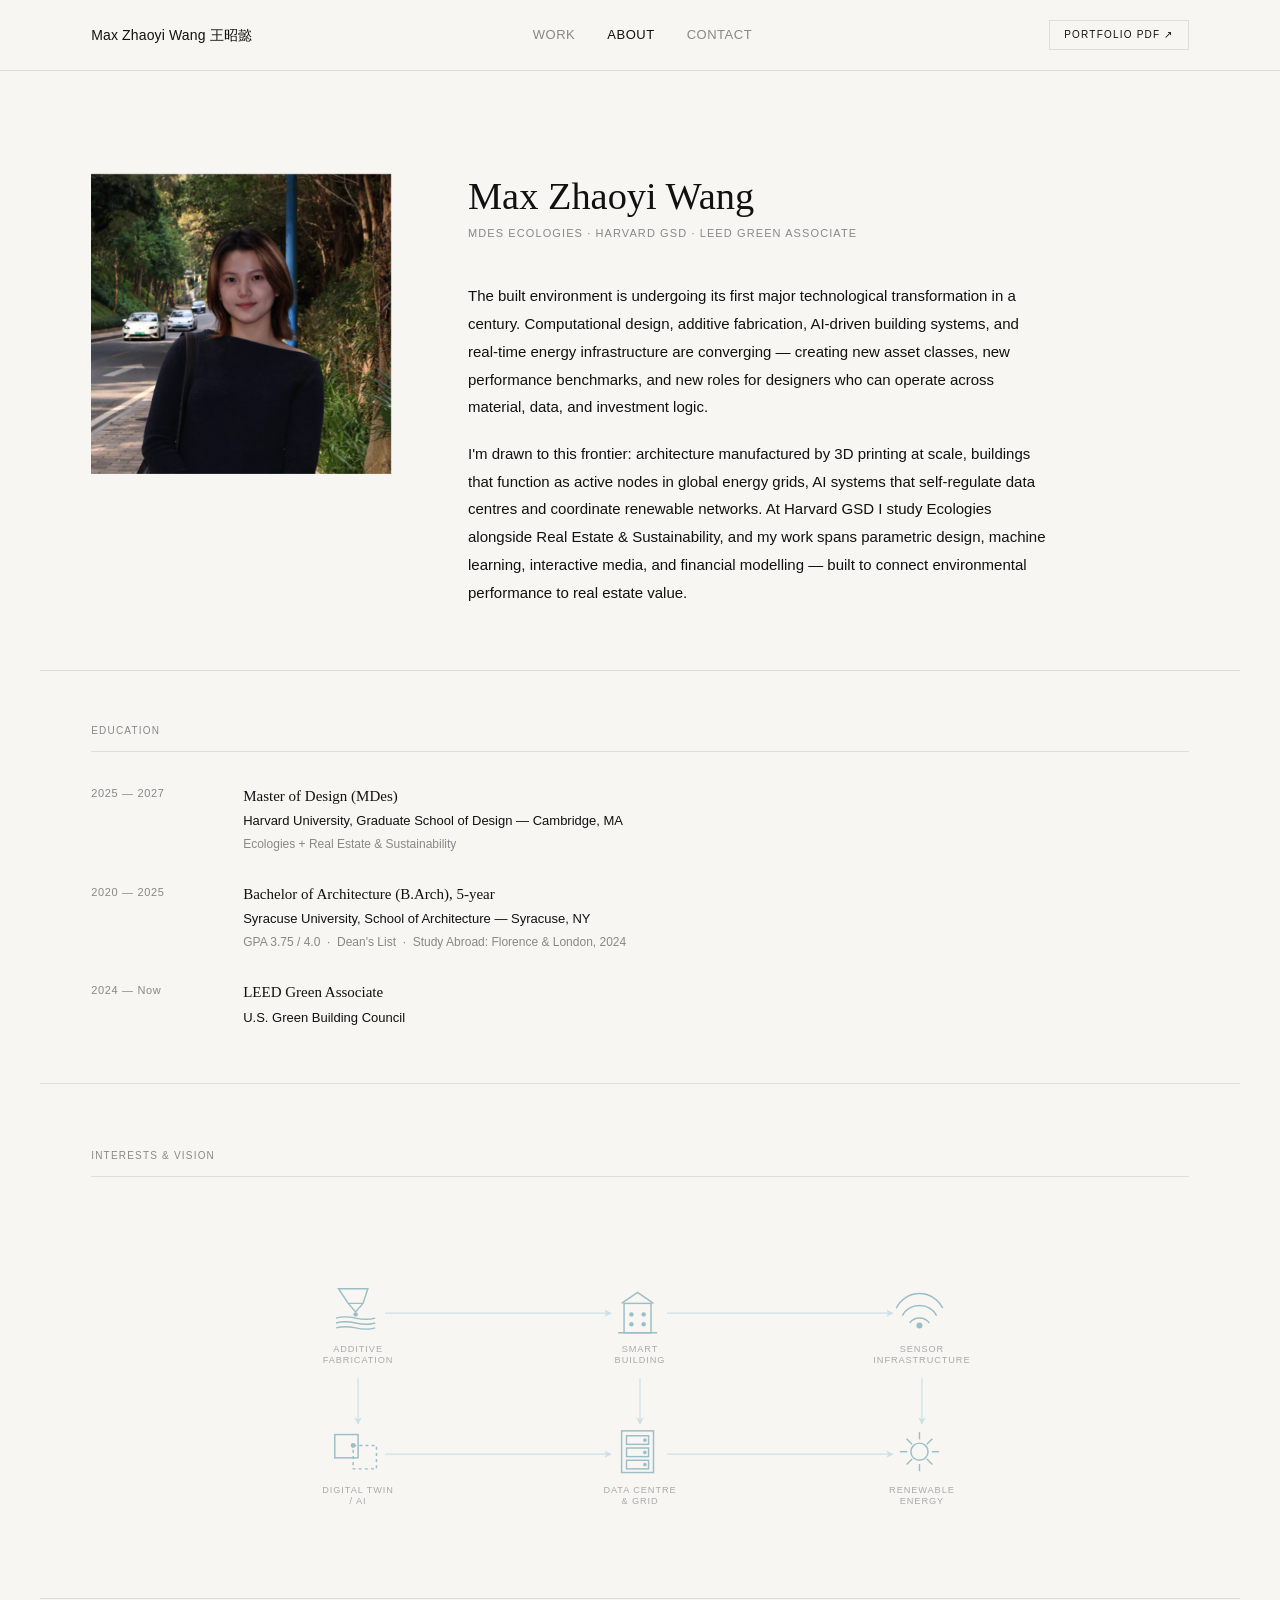
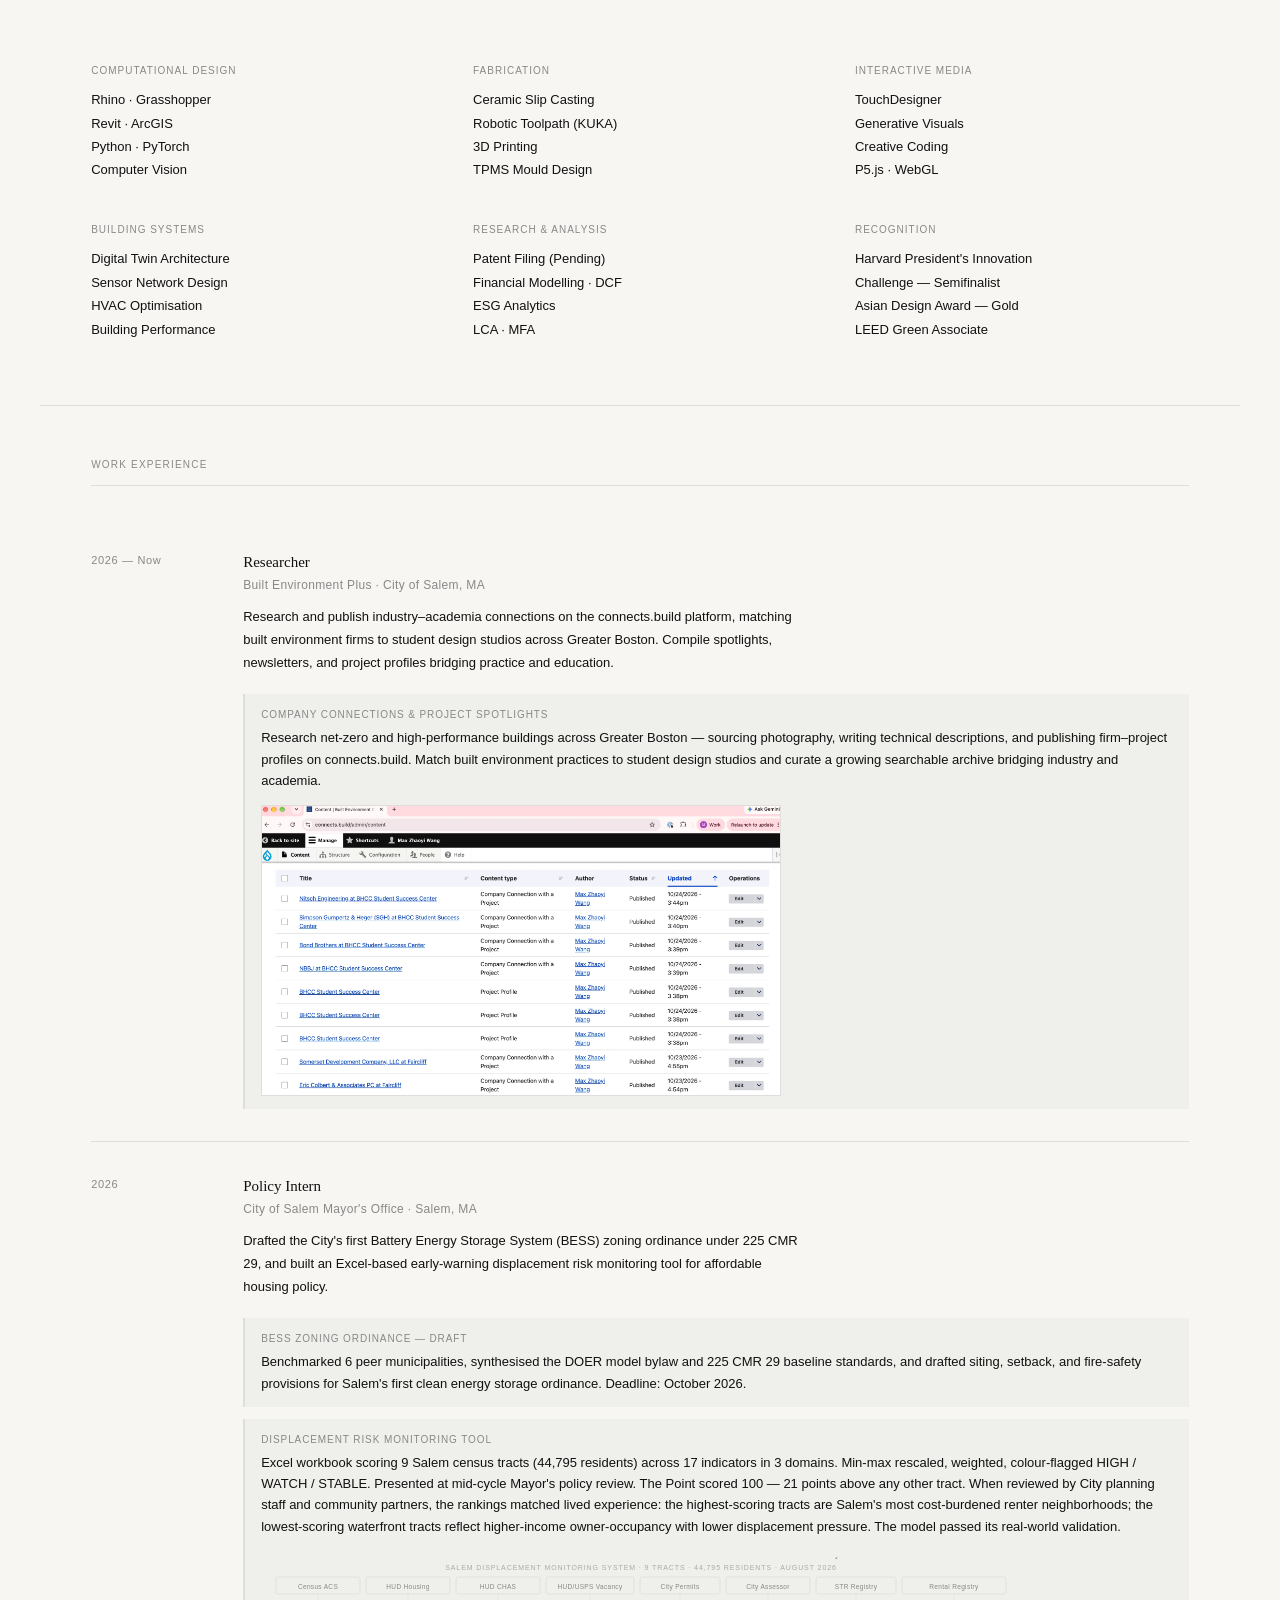
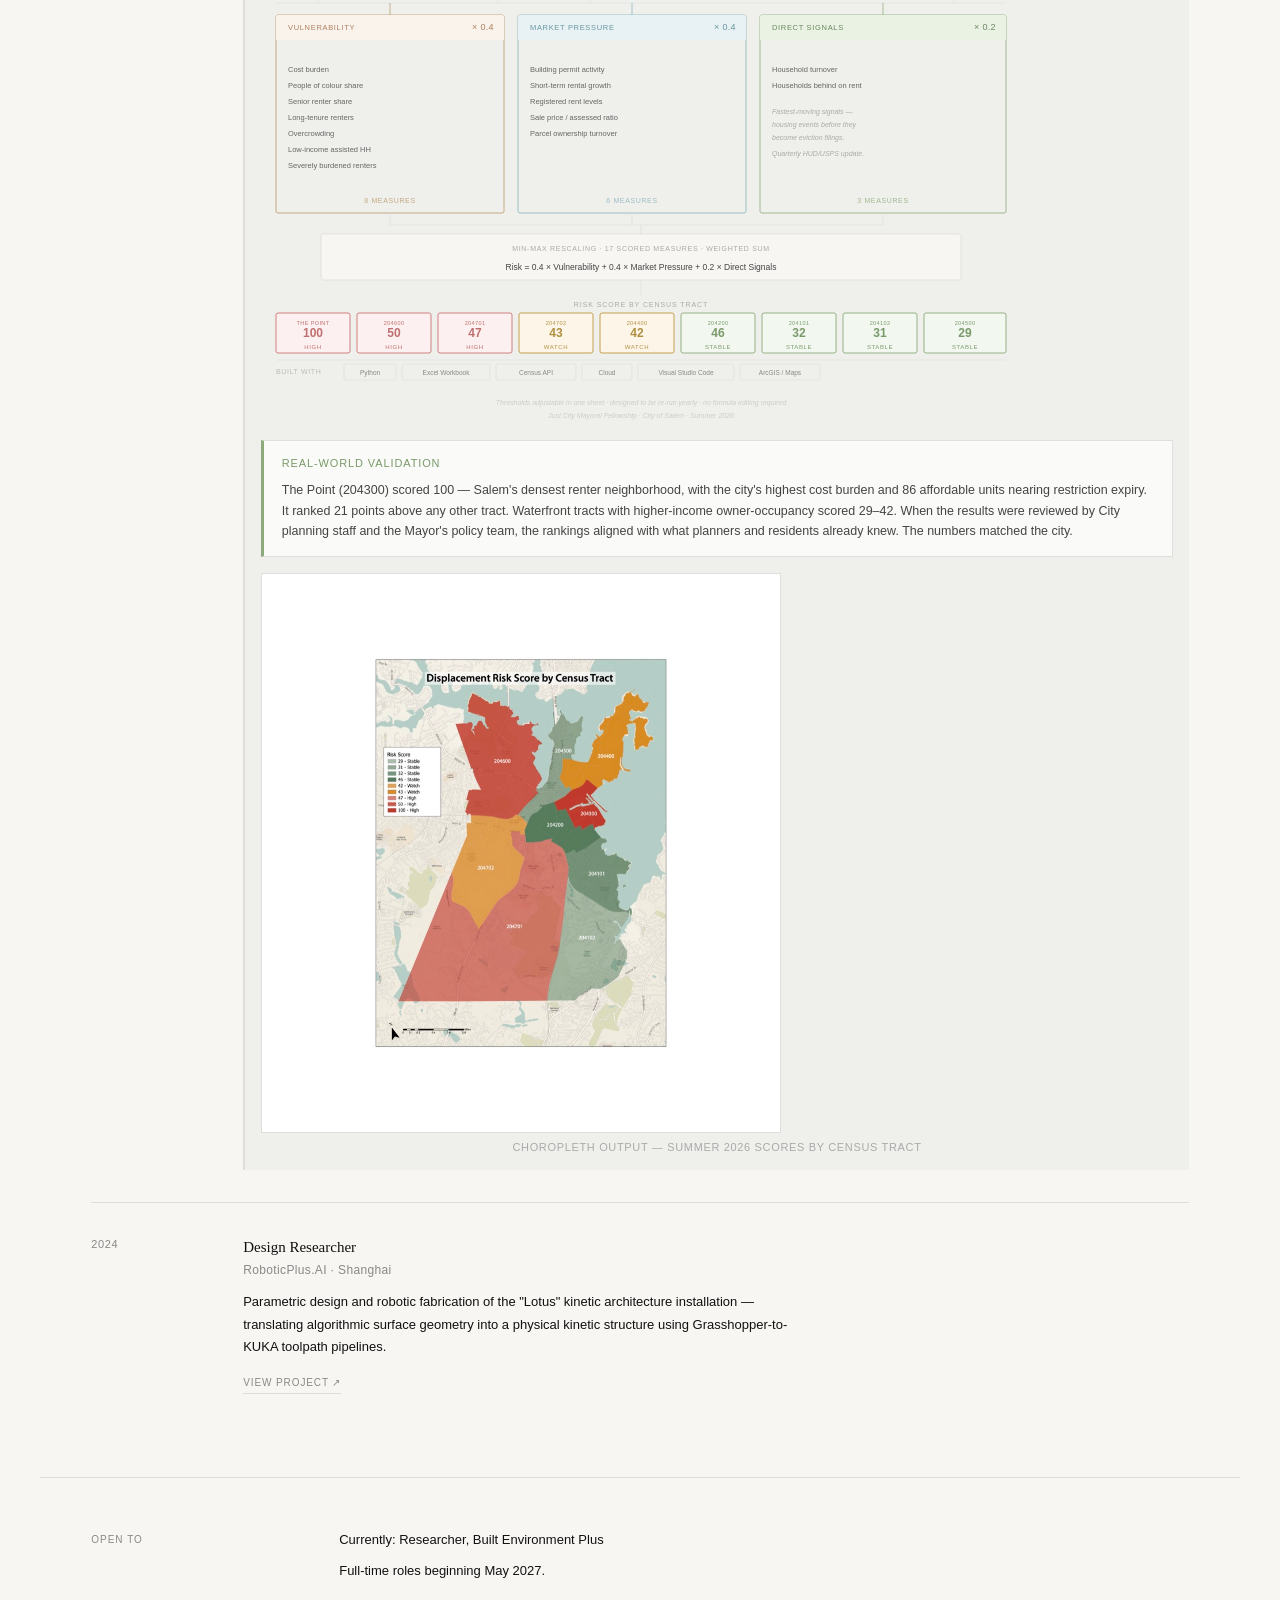
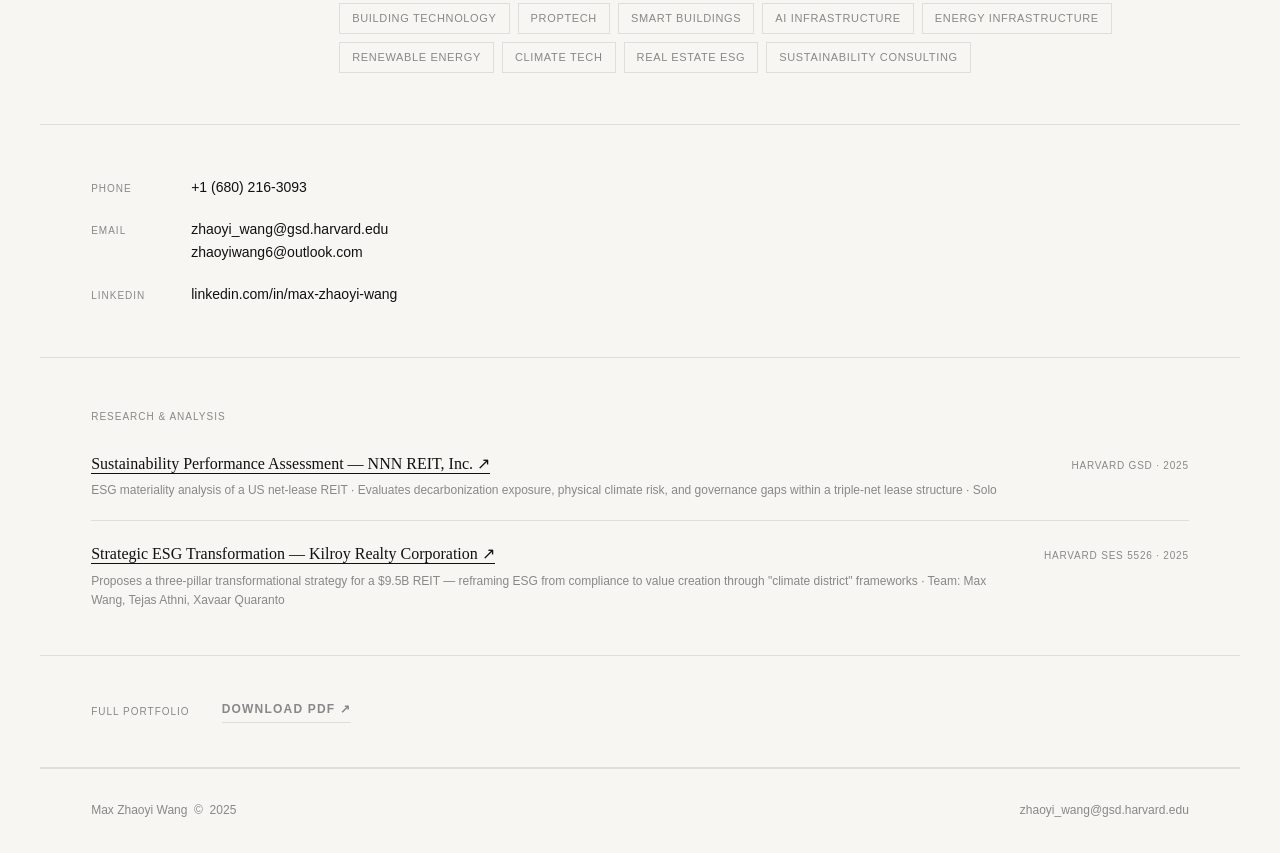
==== commit f4a8cf65: "Broaden BE+ work description to cover research and editorial scope Remove specific firm/project name" ====
--- a/about.html
+++ b/about.html
@@ -721,8 +721,8 @@
             <p class="work-note">Research and publish industry–academia connections on the connects.build platform, matching built environment firms to student design studios across Greater Boston. Compile spotlights, newsletters, and project profiles bridging practice and education.</p>
             <div class="work-deliverables">
               <div class="work-item">
-                <p class="work-item-tag">Company Connections Published</p>
-                <p class="work-item-desc">Connected NBBJ, SGH, Bond Brothers, and Nitsch Engineering to the BHCC Student Success Center studio; Somerset Development and Eric Colbert &amp; Associates to the Faircliff project — creating a searchable archive of firm expertise for student teams.</p>
+                <p class="work-item-tag">Company Connections & Project Spotlights</p>
+                <p class="work-item-desc">Research net-zero and high-performance buildings across Greater Boston — sourcing photography, writing technical descriptions, and publishing firm–project profiles on connects.build. Match built environment practices to student design studios and curate a growing searchable archive bridging industry and academia.</p>
                 <img src="about/be-plus-cms.webp" alt="Built Environment Plus content management — published company connections">
               </div>
             </div>
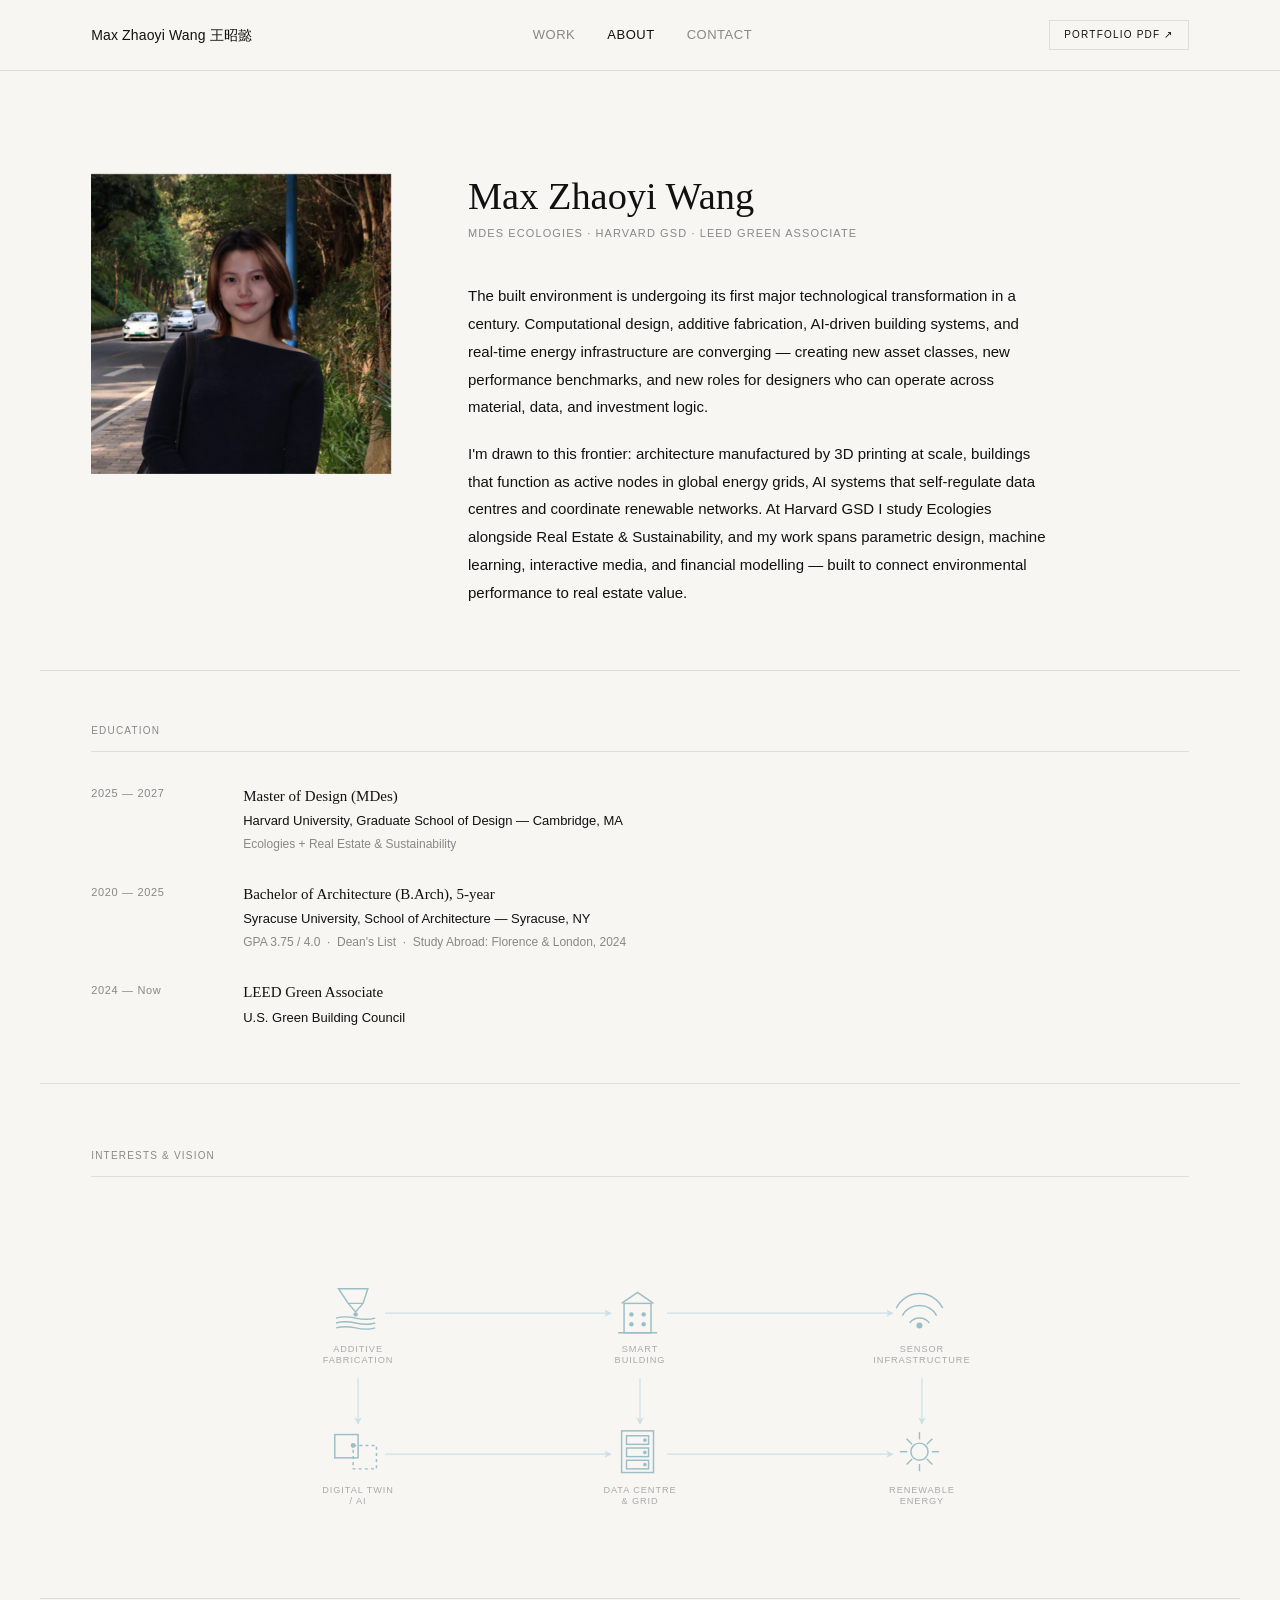
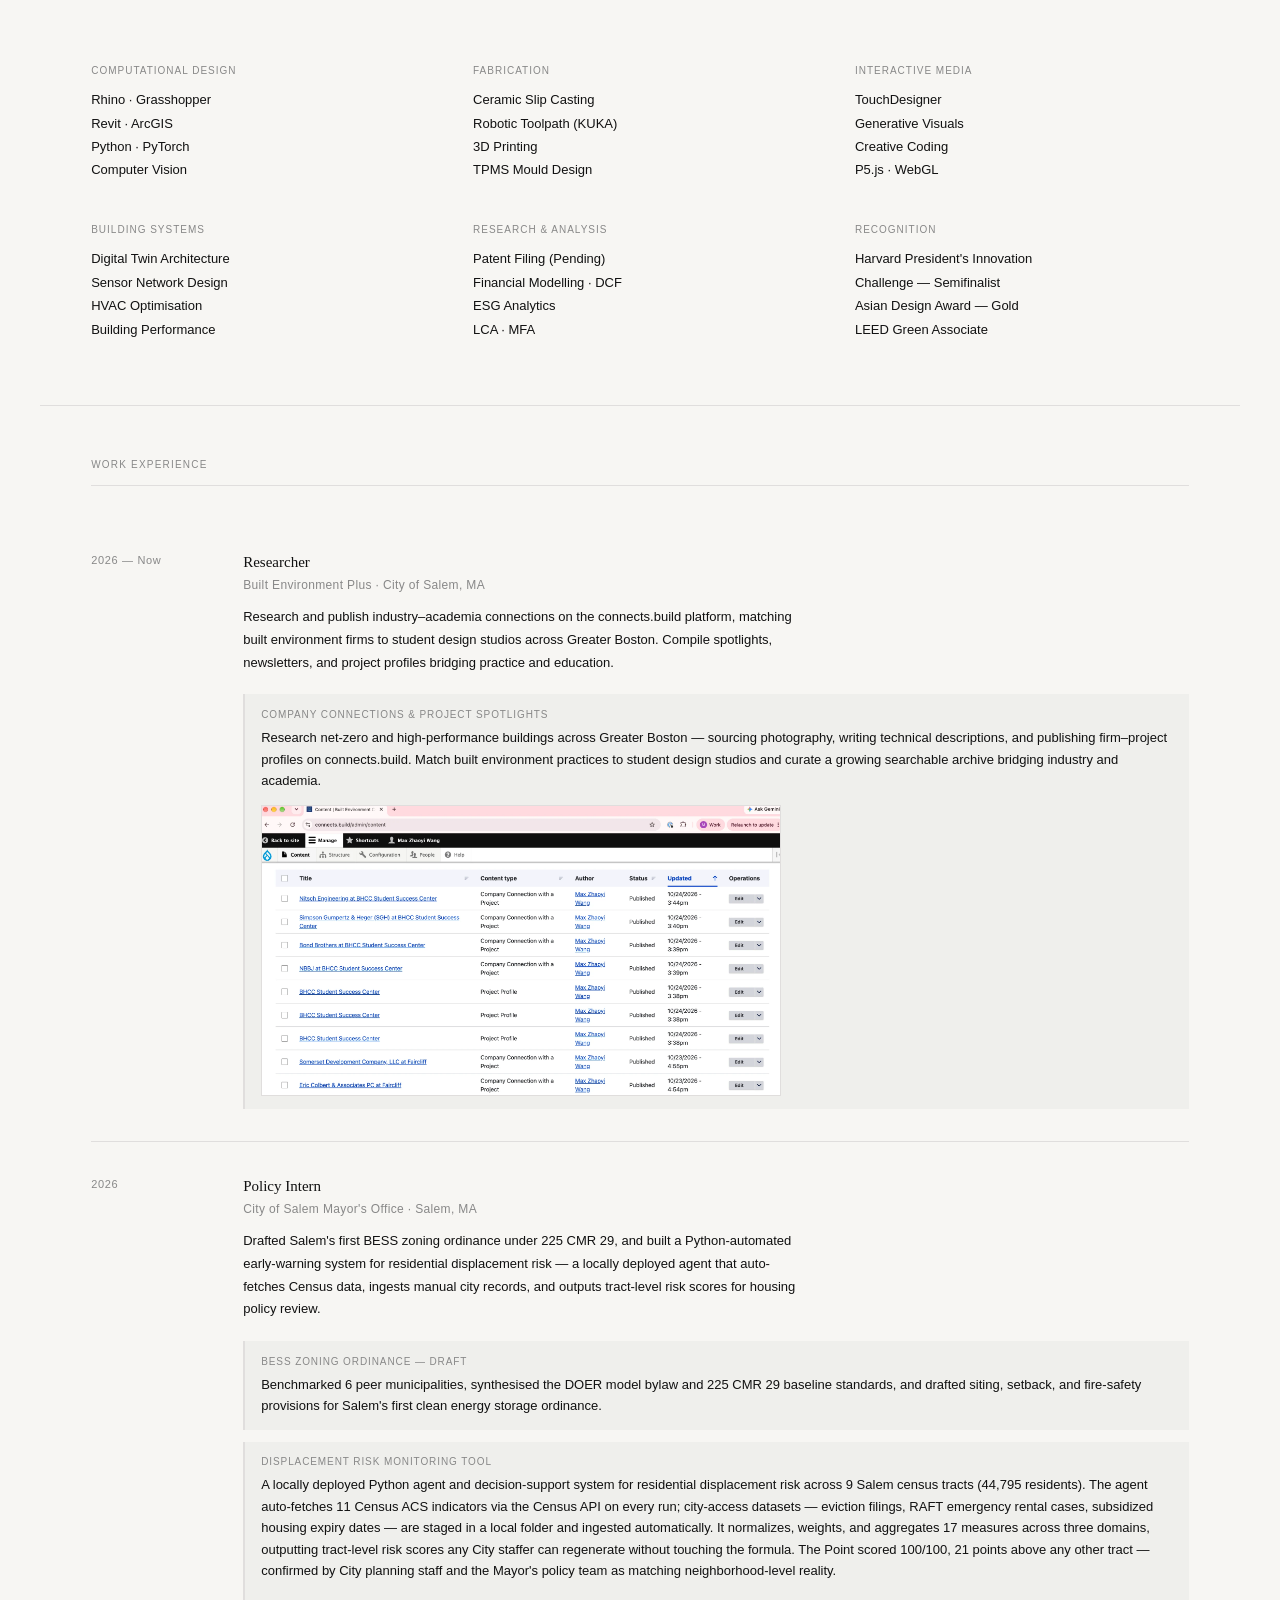
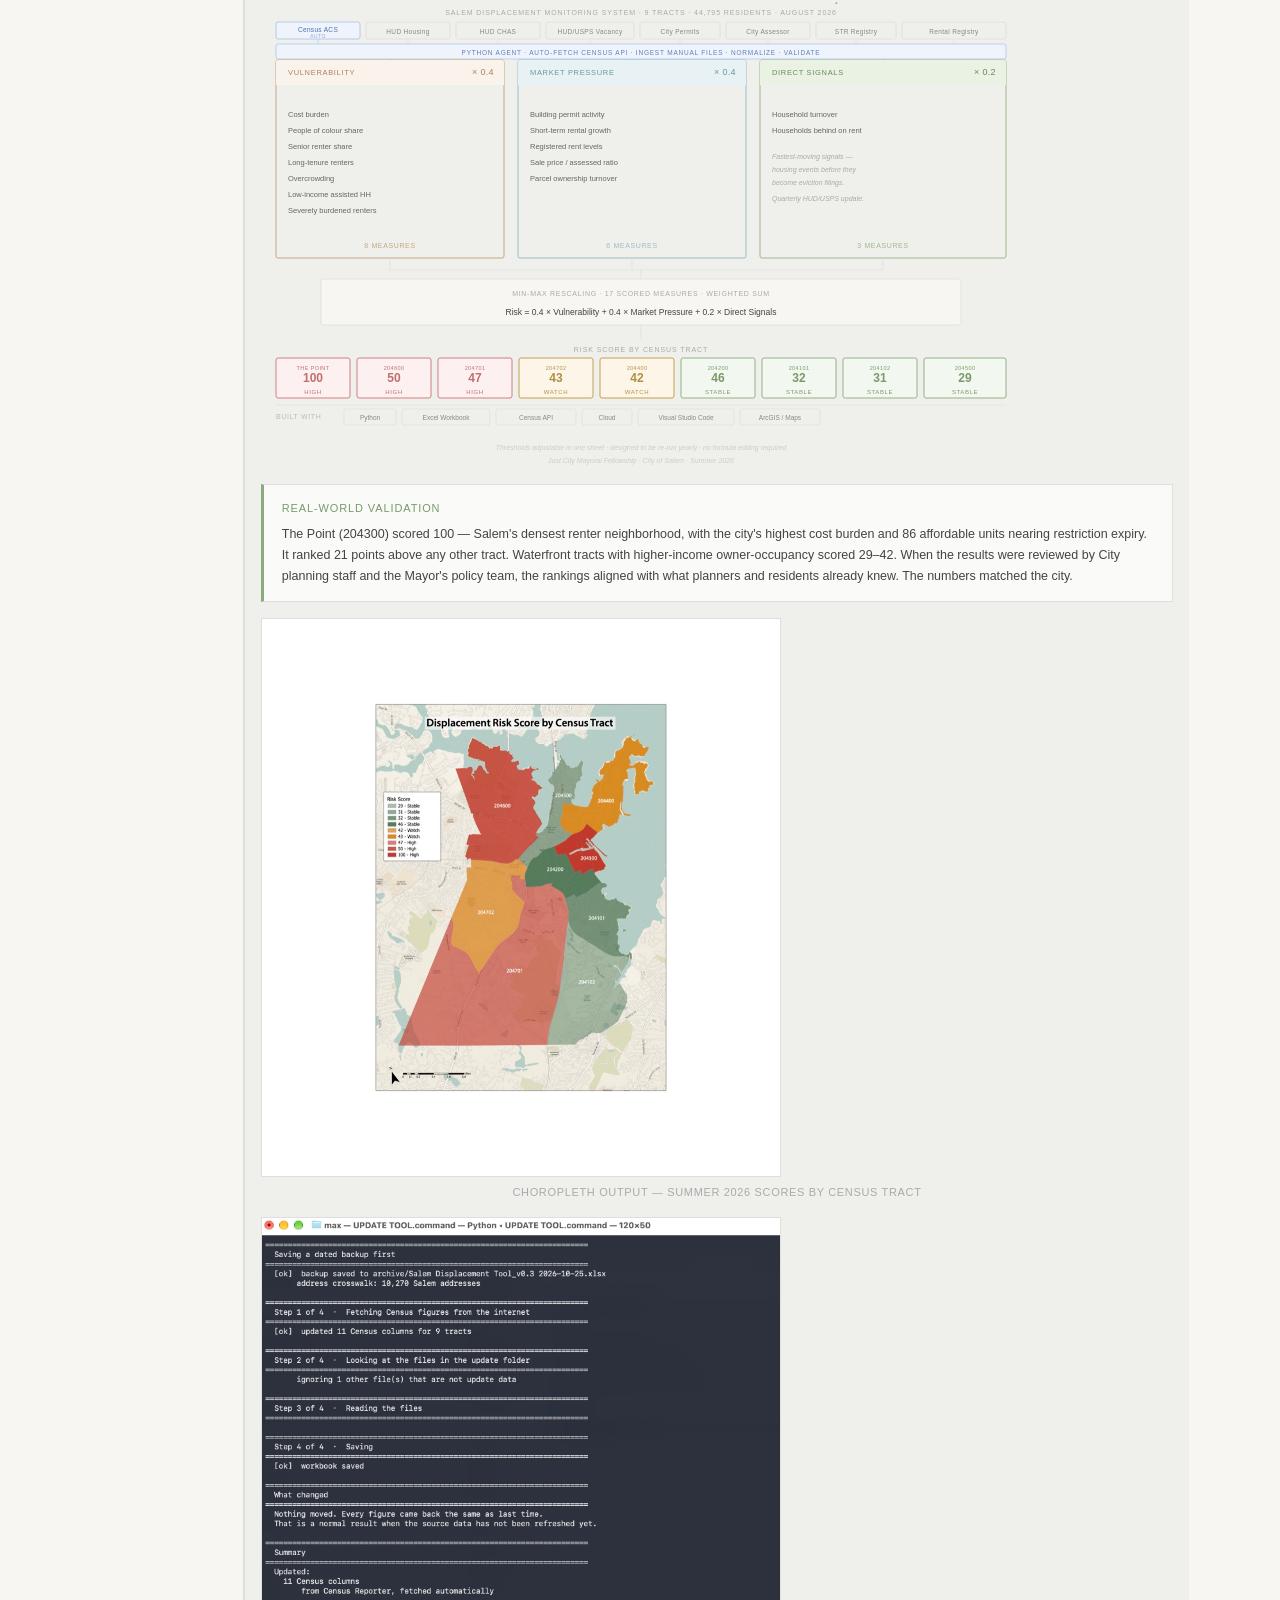
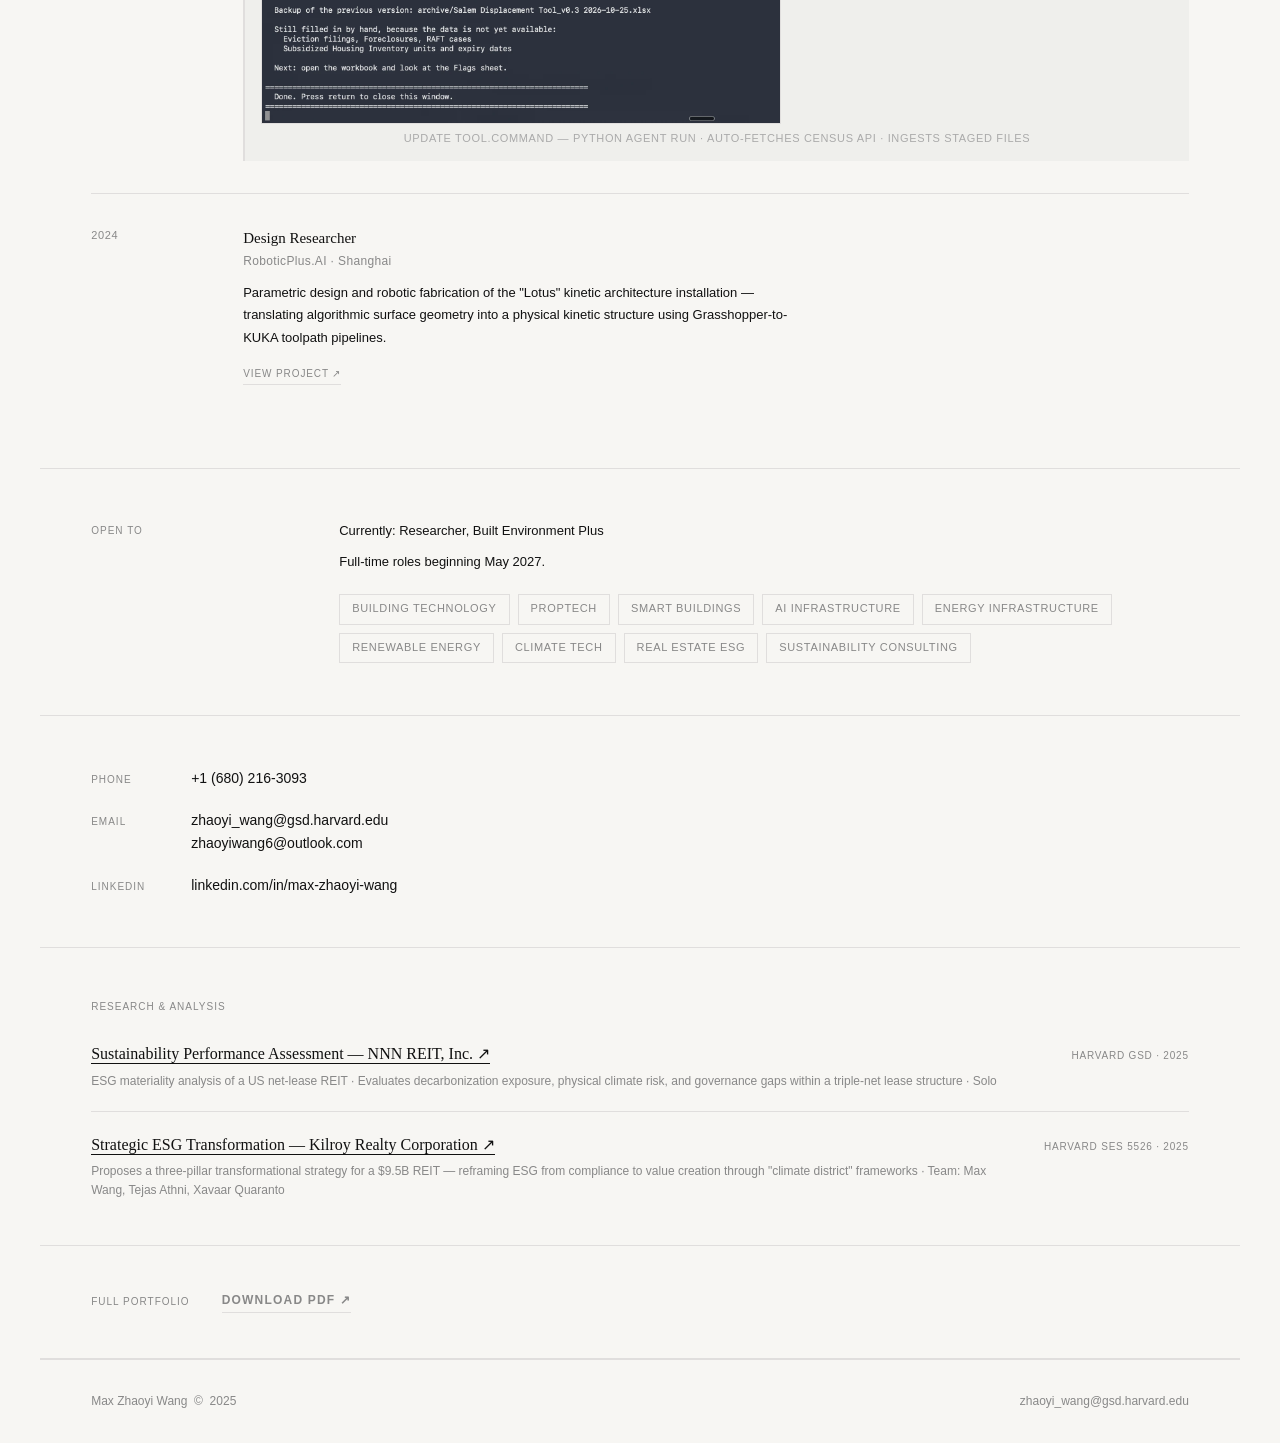
==== commit 980eaa75: "Reframe displacement tool as Python agent; add terminal screenshot - Remove "Deadline: October 2026." ====
--- a/about.html
+++ b/about.html
@@ -735,15 +735,15 @@
           <div class="work-body">
             <p class="work-role">Policy Intern</p>
             <p class="work-company">City of Salem Mayor's Office · Salem, MA</p>
-            <p class="work-note">Drafted the City's first Battery Energy Storage System (BESS) zoning ordinance under 225 CMR 29, and built an Excel-based early-warning displacement risk monitoring tool for affordable housing policy.</p>
+            <p class="work-note">Drafted Salem's first BESS zoning ordinance under 225 CMR 29, and built a Python-automated early-warning system for residential displacement risk — a locally deployed agent that auto-fetches Census data, ingests manual city records, and outputs tract-level risk scores for housing policy review.</p>
             <div class="work-deliverables">
               <div class="work-item">
                 <p class="work-item-tag">BESS Zoning Ordinance — Draft</p>
-                <p class="work-item-desc">Benchmarked 6 peer municipalities, synthesised the DOER model bylaw and 225 CMR 29 baseline standards, and drafted siting, setback, and fire-safety provisions for Salem's first clean energy storage ordinance. Deadline: October 2026.</p>
+                <p class="work-item-desc">Benchmarked 6 peer municipalities, synthesised the DOER model bylaw and 225 CMR 29 baseline standards, and drafted siting, setback, and fire-safety provisions for Salem's first clean energy storage ordinance.</p>
               </div>
               <div class="work-item">
                 <p class="work-item-tag">Displacement Risk Monitoring Tool</p>
-                <p class="work-item-desc">Excel workbook scoring 9 Salem census tracts (44,795 residents) across 17 indicators in 3 domains. Min-max rescaled, weighted, colour-flagged HIGH / WATCH / STABLE. Presented at mid-cycle Mayor's policy review. The Point scored 100 — 21 points above any other tract. When reviewed by City planning staff and community partners, the rankings matched lived experience: the highest-scoring tracts are Salem's most cost-burdened renter neighborhoods; the lowest-scoring waterfront tracts reflect higher-income owner-occupancy with lower displacement pressure. The model passed its real-world validation.</p>
+                <p class="work-item-desc">A locally deployed Python agent and decision-support system for residential displacement risk across 9 Salem census tracts (44,795 residents). The agent auto-fetches 11 Census ACS indicators via the Census API on every run; city-access datasets — eviction filings, RAFT emergency rental cases, subsidized housing expiry dates — are staged in a local folder and ingested automatically. It normalizes, weights, and aggregates 17 measures across three domains, outputting tract-level risk scores any City staffer can regenerate without touching the formula. The Point scored 100/100, 21 points above any other tract — confirmed by City planning staff and the Mayor's policy team as matching neighborhood-level reality.</p>
                 <div class="work-dms-diagram" style="margin-top:1.25rem;overflow-x:auto;-webkit-overflow-scrolling:touch;">
 <svg viewBox="0 0 760 465" xmlns="http://www.w3.org/2000/svg" style="width:100%;max-width:760px;display:block;font-family:-apple-system,BlinkMacSystemFont,'Helvetica Neue',sans-serif;">
 
@@ -751,8 +751,9 @@
   <text x="380" y="13" text-anchor="middle" font-size="7" letter-spacing="0.13em" fill="#aaaaaa">SALEM DISPLACEMENT MONITORING SYSTEM  ·  9 TRACTS  ·  44,795 RESIDENTS  ·  AUGUST 2026</text>
 
   <!-- ── DATA SOURCES: 8 pills ── -->
-  <!-- pill width 84, gap 6, start x=15 -->
-  <rect x="15"  y="20" width="84" height="17" rx="2" fill="none" stroke="#e0dedd" stroke-width="0.8"/><text x="57"  y="31.5" text-anchor="middle" font-size="6.5" letter-spacing="0.05em" fill="#888">Census ACS</text>
+  <!-- Census ACS: auto-fetched via Census API (blue tint) -->
+  <rect x="15"  y="20" width="84" height="17" rx="2" fill="#eef3fc" stroke="#a8c0e8" stroke-width="0.8"/><text x="57"  y="29.5" text-anchor="middle" font-size="6.5" letter-spacing="0.05em" fill="#5070b0">Census ACS</text><text x="57" y="35.5" text-anchor="middle" font-size="5" letter-spacing="0.09em" fill="#88a8d8">AUTO</text>
+  <!-- Manual / city-access sources -->
   <rect x="105" y="20" width="84" height="17" rx="2" fill="none" stroke="#e0dedd" stroke-width="0.8"/><text x="147" y="31.5" text-anchor="middle" font-size="6.5" letter-spacing="0.05em" fill="#888">HUD Housing</text>
   <rect x="195" y="20" width="84" height="17" rx="2" fill="none" stroke="#e0dedd" stroke-width="0.8"/><text x="237" y="31.5" text-anchor="middle" font-size="6.5" letter-spacing="0.05em" fill="#888">HUD CHAS</text>
   <rect x="285" y="20" width="88" height="17" rx="2" fill="none" stroke="#e0dedd" stroke-width="0.8"/><text x="329" y="31.5" text-anchor="middle" font-size="6.5" letter-spacing="0.05em" fill="#888">HUD/USPS Vacancy</text>
@@ -761,21 +762,22 @@
   <rect x="555" y="20" width="80" height="17" rx="2" fill="none" stroke="#e0dedd" stroke-width="0.8"/><text x="595" y="31.5" text-anchor="middle" font-size="6.5" letter-spacing="0.05em" fill="#888">STR Registry</text>
   <rect x="641" y="20" width="104" height="17" rx="2" fill="none" stroke="#e0dedd" stroke-width="0.8"/><text x="693" y="31.5" text-anchor="middle" font-size="6.5" letter-spacing="0.05em" fill="#888">Rental Registry</text>
 
-  <!-- ── CONNECTORS: sources → horizontal bar → 3 verticals to domains ── -->
-  <!-- All sources drop to y=46, merge into horizontal bar, then 3 lines go to domain tops -->
-  <line x1="57"  y1="37" x2="57"  y2="46" stroke="#e0dedd" stroke-width="0.6"/>
-  <line x1="147" y1="37" x2="147" y2="46" stroke="#e0dedd" stroke-width="0.6"/>
-  <line x1="237" y1="37" x2="237" y2="46" stroke="#e0dedd" stroke-width="0.6"/>
-  <line x1="329" y1="37" x2="329" y2="46" stroke="#e0dedd" stroke-width="0.6"/>
-  <line x1="419" y1="37" x2="419" y2="46" stroke="#e0dedd" stroke-width="0.6"/>
-  <line x1="507" y1="37" x2="507" y2="46" stroke="#e0dedd" stroke-width="0.6"/>
-  <line x1="595" y1="37" x2="595" y2="46" stroke="#e0dedd" stroke-width="0.6"/>
-  <line x1="693" y1="37" x2="693" y2="46" stroke="#e0dedd" stroke-width="0.6"/>
-  <line x1="15"  y1="46" x2="745" y2="46" stroke="#e0dedd" stroke-width="0.6"/>
-  <!-- Three verticals to domain boxes (tops at y=58) -->
-  <line x1="129" y1="46" x2="129" y2="58" stroke="#c4a882" stroke-width="0.9"/>
-  <line x1="371" y1="46" x2="371" y2="58" stroke="#9cbec6" stroke-width="0.9"/>
-  <line x1="622" y1="46" x2="622" y2="58" stroke="#a0b890" stroke-width="0.9"/>
+  <!-- ── CONNECTORS: sources → agent band → 3 verticals to domains ── -->
+  <line x1="57"  y1="37" x2="57"  y2="42" stroke="#a8c0e8" stroke-width="0.6"/>
+  <line x1="147" y1="37" x2="147" y2="42" stroke="#e0dedd" stroke-width="0.6"/>
+  <line x1="237" y1="37" x2="237" y2="42" stroke="#e0dedd" stroke-width="0.6"/>
+  <line x1="329" y1="37" x2="329" y2="42" stroke="#e0dedd" stroke-width="0.6"/>
+  <line x1="419" y1="37" x2="419" y2="42" stroke="#e0dedd" stroke-width="0.6"/>
+  <line x1="507" y1="37" x2="507" y2="42" stroke="#e0dedd" stroke-width="0.6"/>
+  <line x1="595" y1="37" x2="595" y2="42" stroke="#e0dedd" stroke-width="0.6"/>
+  <line x1="693" y1="37" x2="693" y2="42" stroke="#e0dedd" stroke-width="0.6"/>
+  <!-- PYTHON AGENT processing band -->
+  <rect x="15" y="42" width="730" height="15" rx="2" fill="#eef3fc" stroke="#a8c0e8" stroke-width="0.7"/>
+  <text x="380" y="52.5" text-anchor="middle" font-size="6.5" letter-spacing="0.12em" fill="#6080c0">PYTHON AGENT  ·  AUTO-FETCH CENSUS API  ·  INGEST MANUAL FILES  ·  NORMALIZE  ·  VALIDATE</text>
+  <!-- Three verticals from agent band to domain boxes (tops at y=58) -->
+  <line x1="129" y1="57" x2="129" y2="58" stroke="#c4a882" stroke-width="0.9"/>
+  <line x1="371" y1="57" x2="371" y2="58" stroke="#9cbec6" stroke-width="0.9"/>
+  <line x1="622" y1="57" x2="622" y2="58" stroke="#a0b890" stroke-width="0.9"/>
 
   <!-- ══════════════════════════════════════════ -->
   <!-- DOMAIN BOX 1: VULNERABILITY (x=15, w=228) -->
@@ -930,6 +932,11 @@
                     <img src="about/salem-displacement-map.jpg" alt="Displacement Risk Score Choropleth — Salem Census Tracts, Summer 2026" style="width:100%;border:1px solid #e0dedd;display:block;height:auto;object-fit:contain;"/>
                     <p style="font-size:11px;color:#aaa;margin-top:0.4rem;text-align:center;letter-spacing:0.06em;text-transform:uppercase;">Choropleth output — Summer 2026 scores by census tract</p>
                   </div>
+                  <!-- Python agent terminal -->
+                  <div style="margin-top:1rem;">
+                    <img src="about/salem-agent-terminal.webp" alt="Python auto-updater terminal — UPDATE TOOL.command" style="width:100%;border:1px solid #e0dedd;display:block;height:auto;object-fit:contain;"/>
+                    <p style="font-size:11px;color:#aaa;margin-top:0.4rem;text-align:center;letter-spacing:0.06em;text-transform:uppercase;">UPDATE TOOL.command — Python agent run · auto-fetches Census API · ingests staged files</p>
+                  </div>
                 </div>
               </div>
             </div>
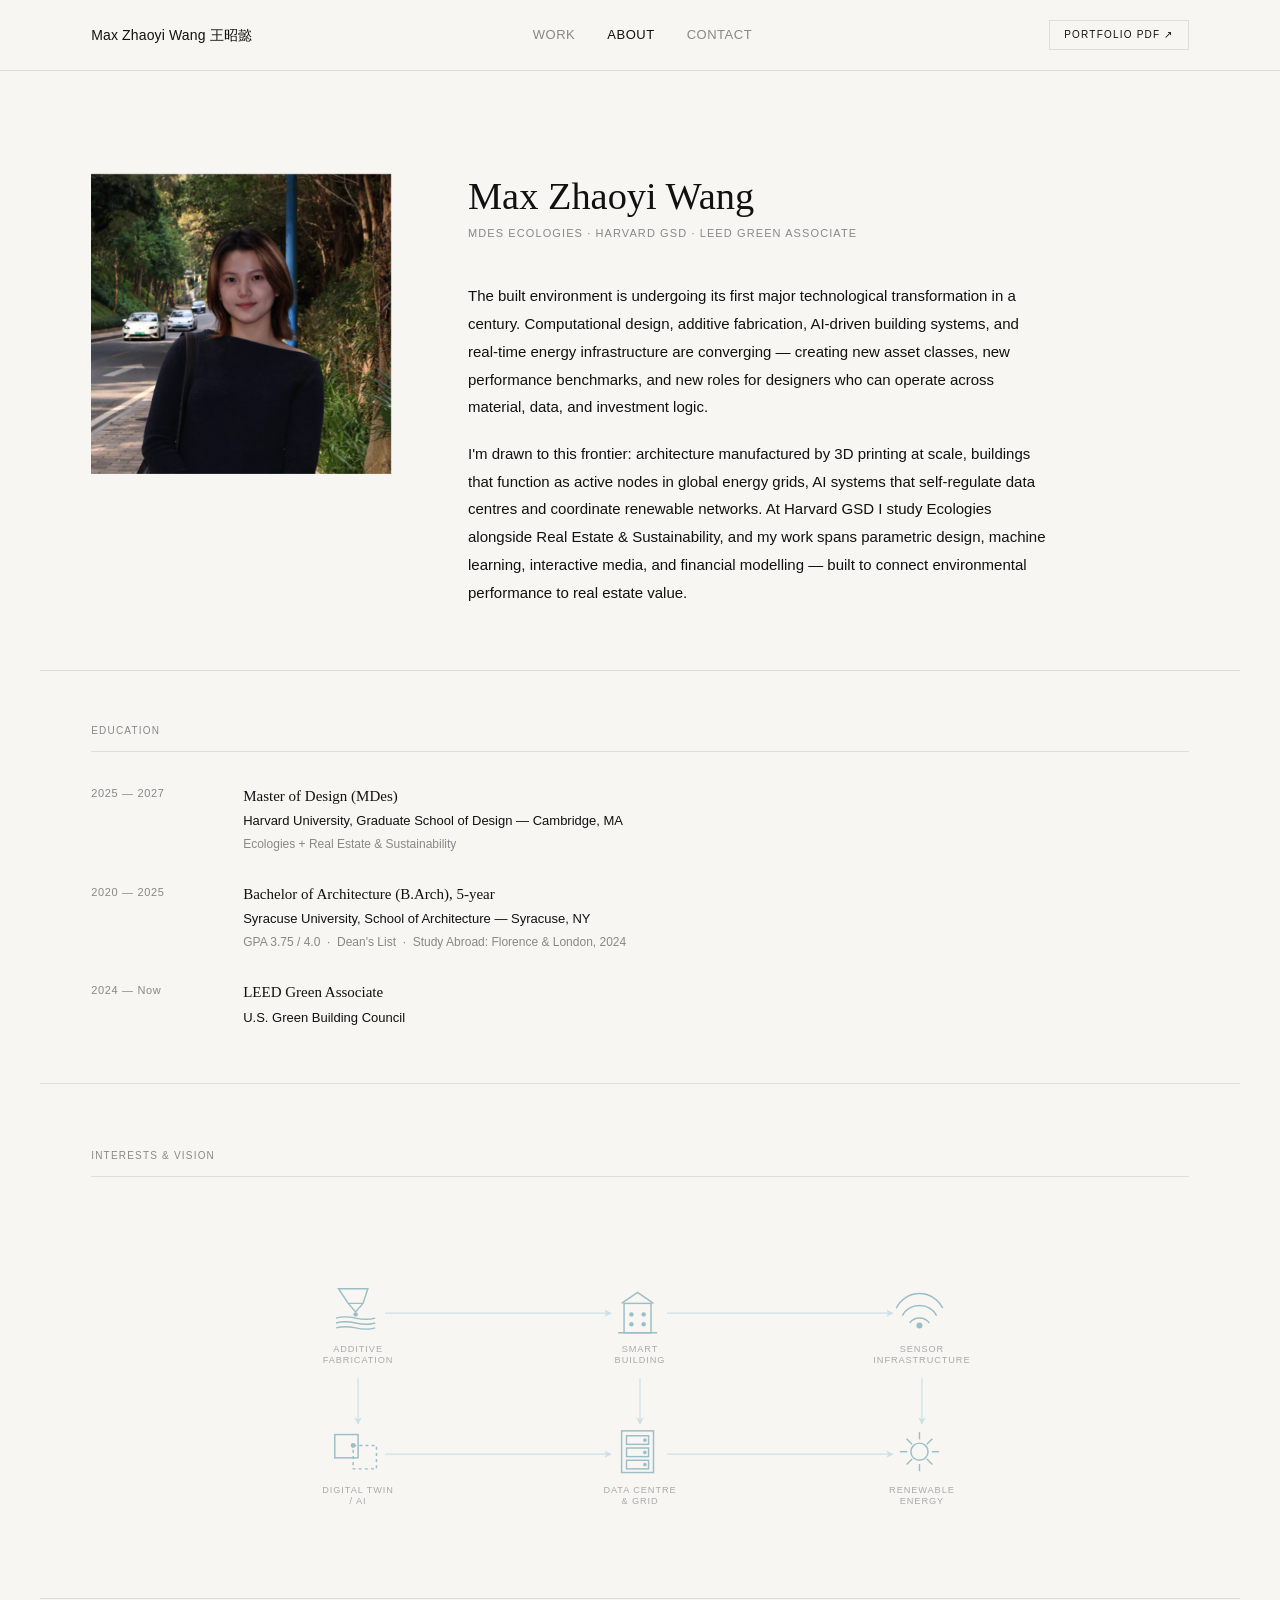
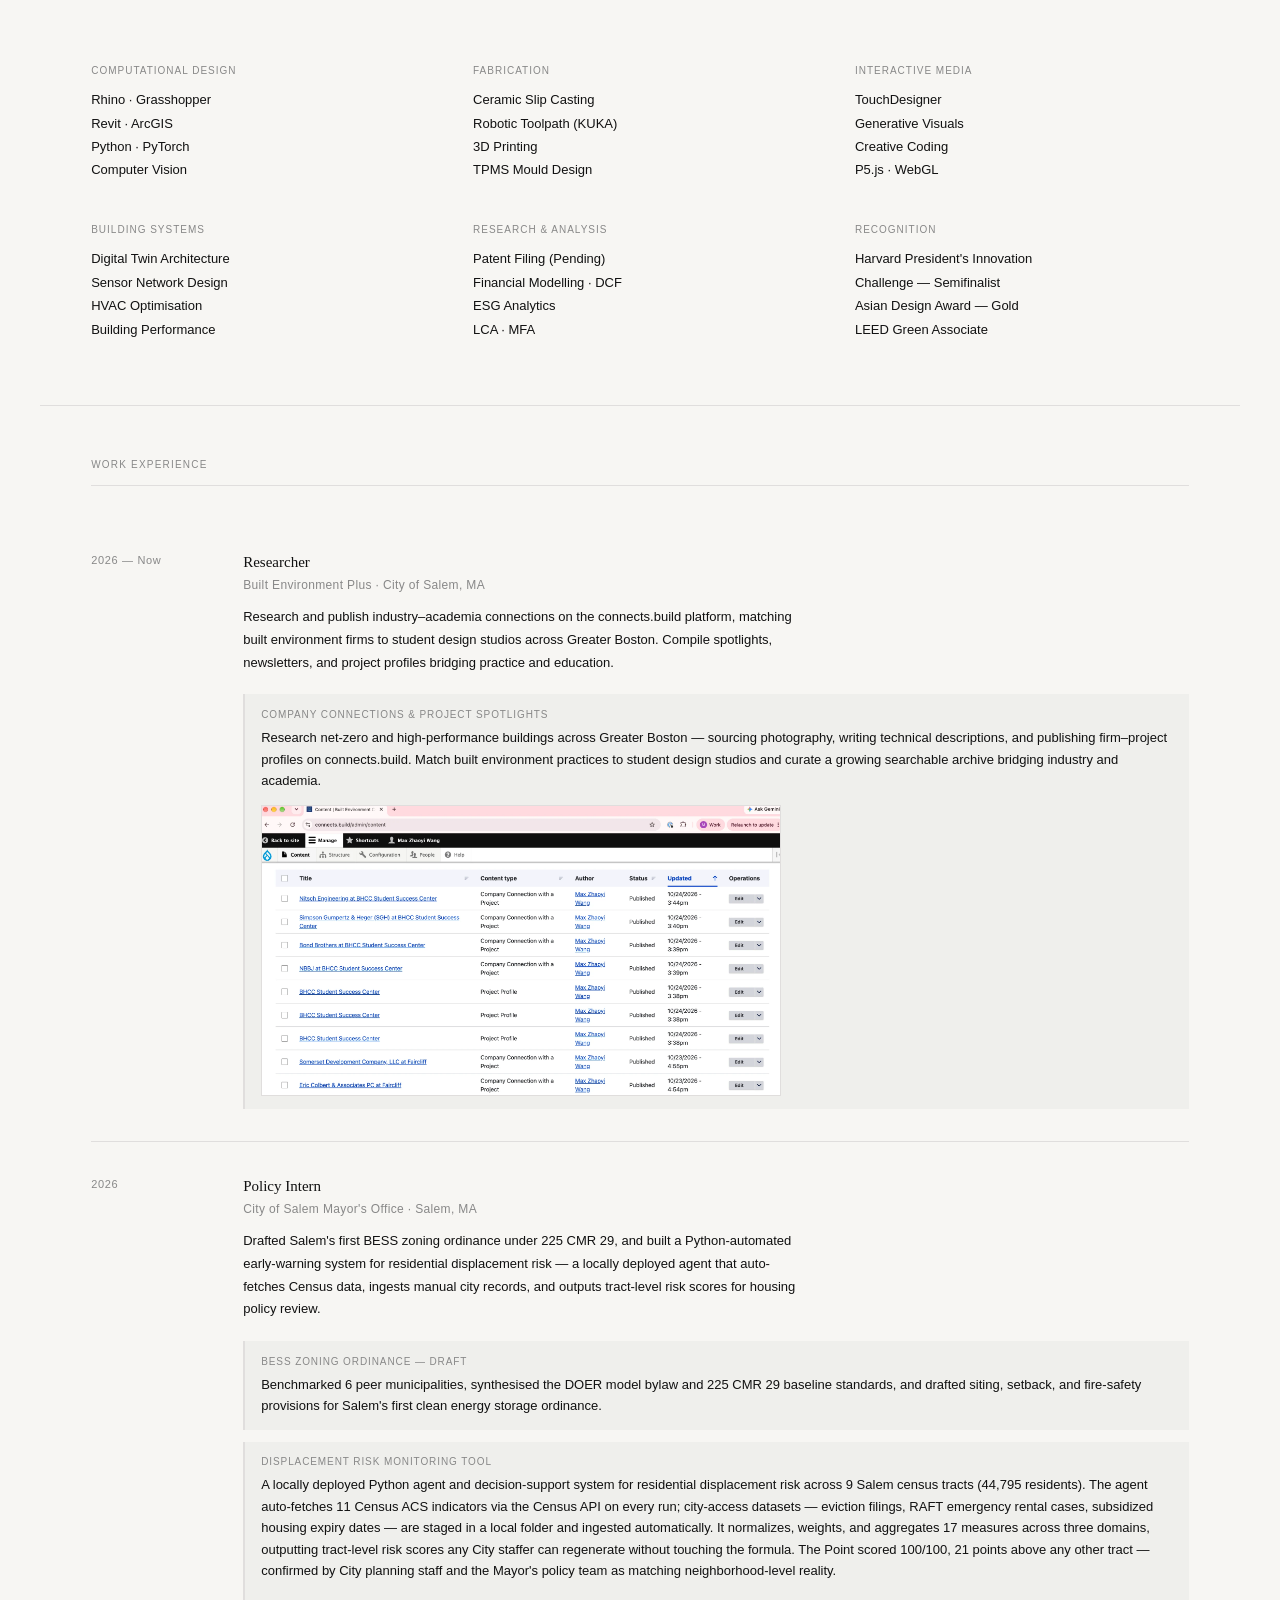
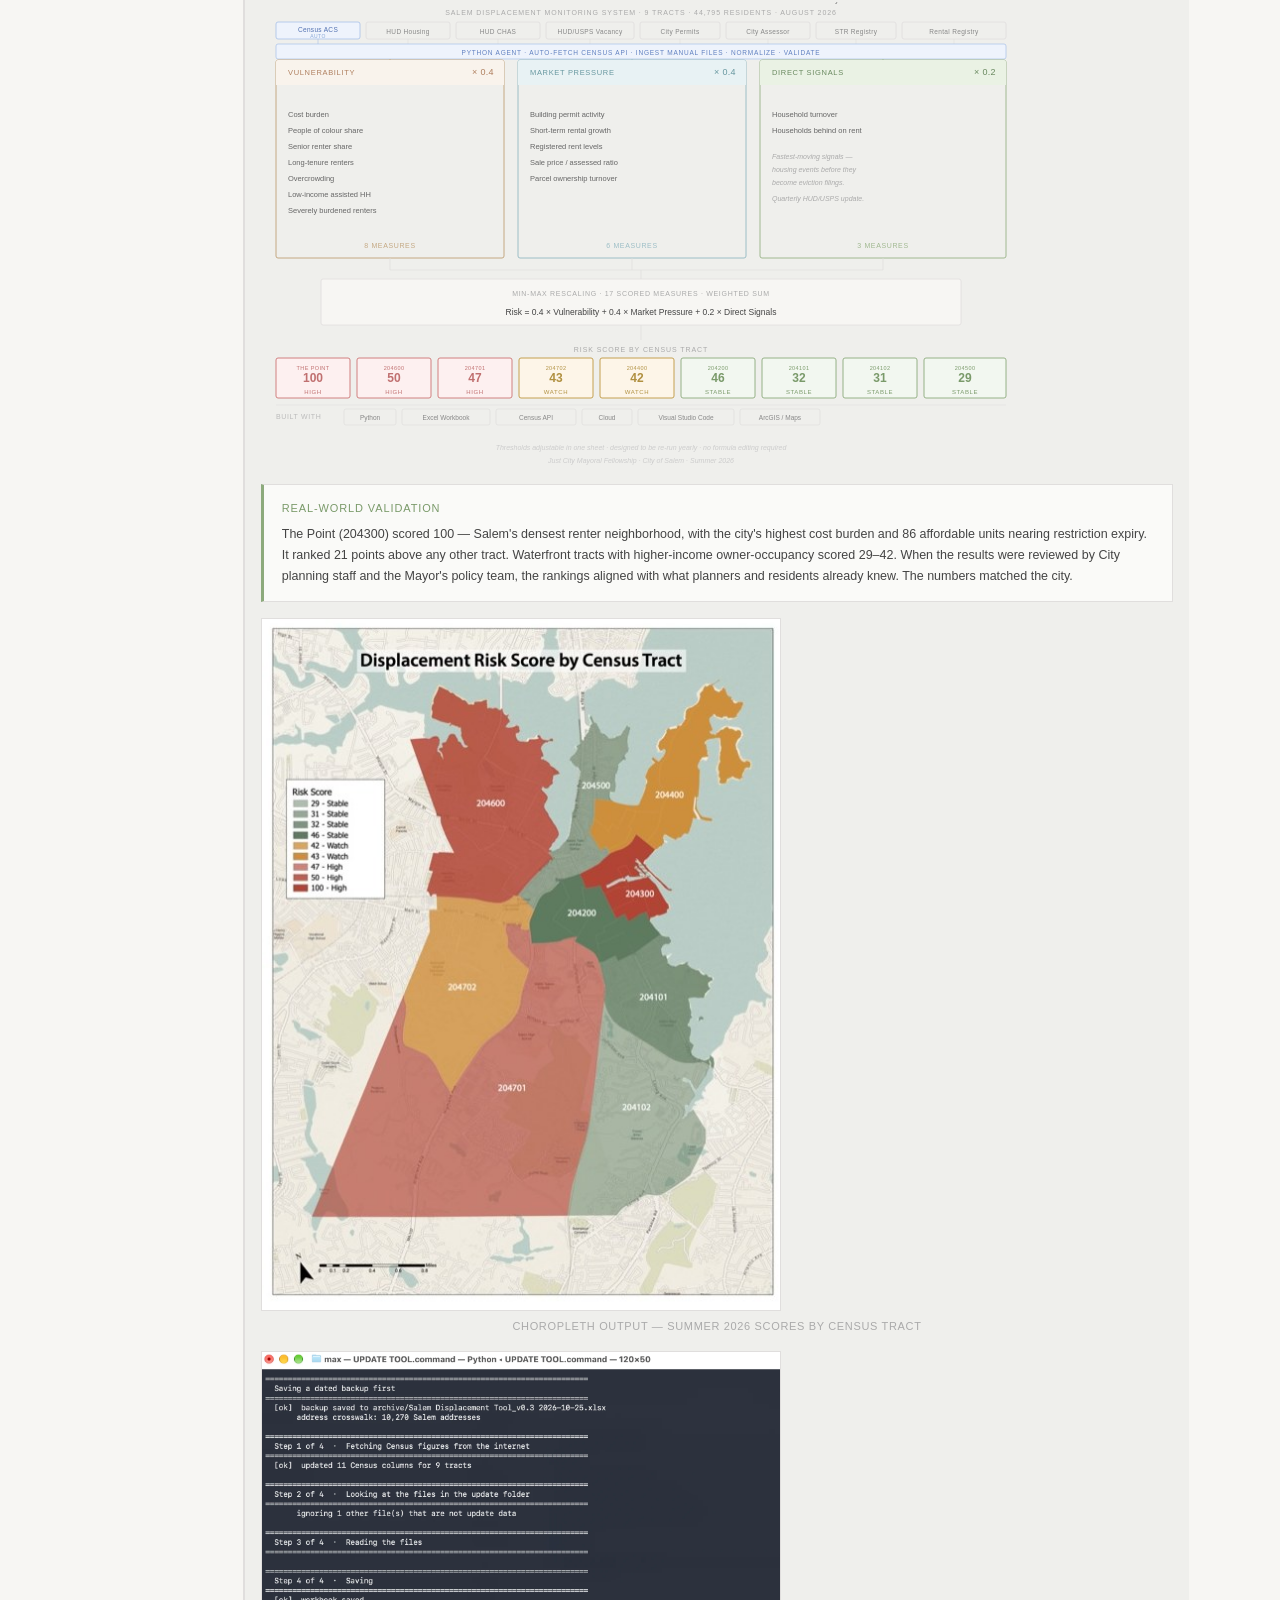
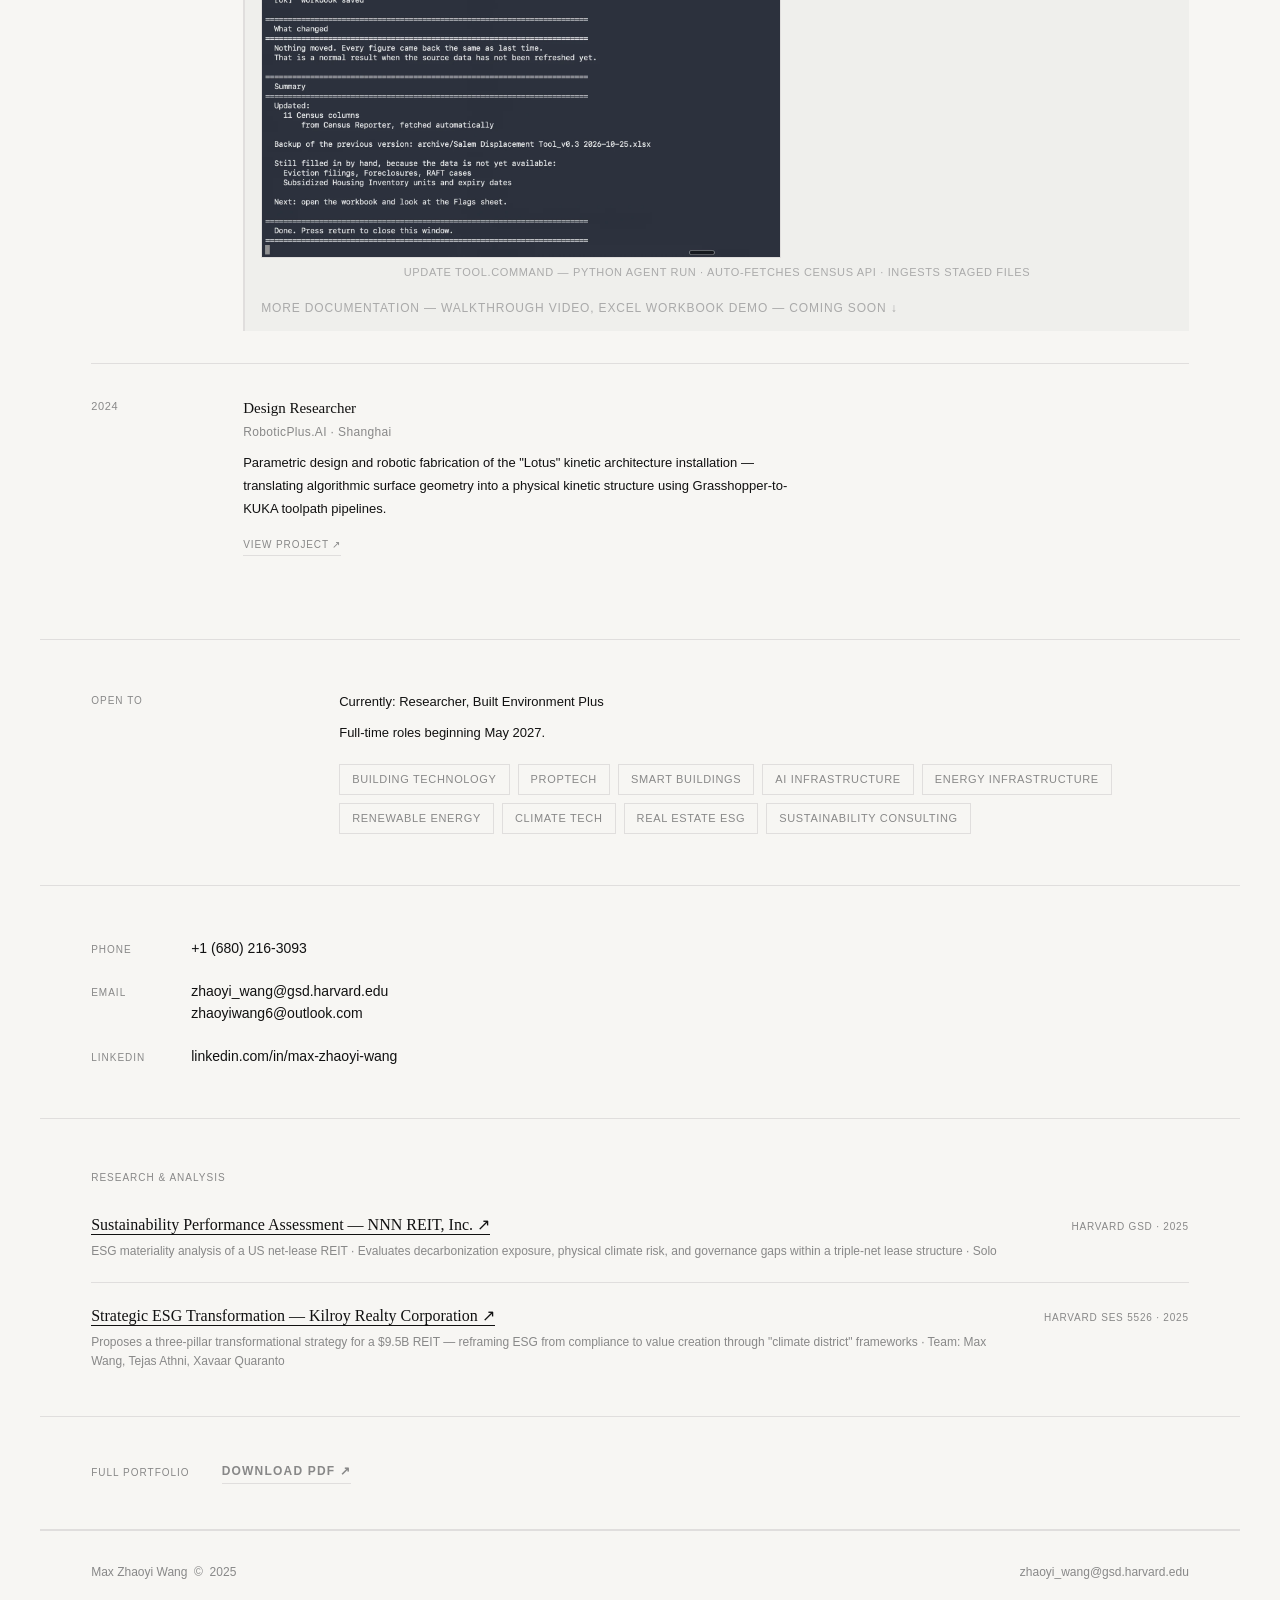
==== commit 6c9c21c1: "Trim choropleth map white border; add coming soon note - Auto-crop white margins from salem-displace" ====
--- a/about.html
+++ b/about.html
@@ -929,14 +929,16 @@
                   </div>
                   <!-- Choropleth map output -->
                   <div style="margin-top:1rem;">
-                    <img src="about/salem-displacement-map.jpg" alt="Displacement Risk Score Choropleth — Salem Census Tracts, Summer 2026" style="width:100%;border:1px solid #e0dedd;display:block;height:auto;object-fit:contain;"/>
+                    <img src="about/salem-displacement-map.jpg" alt="Displacement Risk Score Choropleth — Salem Census Tracts, Summer 2026" style="width:100%;border:1px solid #e0dedd;display:block;height:auto;"/>
                     <p style="font-size:11px;color:#aaa;margin-top:0.4rem;text-align:center;letter-spacing:0.06em;text-transform:uppercase;">Choropleth output — Summer 2026 scores by census tract</p>
                   </div>
                   <!-- Python agent terminal -->
                   <div style="margin-top:1rem;">
-                    <img src="about/salem-agent-terminal.webp" alt="Python auto-updater terminal — UPDATE TOOL.command" style="width:100%;border:1px solid #e0dedd;display:block;height:auto;object-fit:contain;"/>
+                    <img src="about/salem-agent-terminal.webp" alt="Python auto-updater terminal — UPDATE TOOL.command" style="width:100%;border:1px solid #e0dedd;display:block;height:auto;"/>
                     <p style="font-size:11px;color:#aaa;margin-top:0.4rem;text-align:center;letter-spacing:0.06em;text-transform:uppercase;">UPDATE TOOL.command — Python agent run · auto-fetches Census API · ingests staged files</p>
                   </div>
+                  <!-- Coming soon -->
+                  <p style="margin-top:1.1rem;font-size:12px;color:#aaa;letter-spacing:0.07em;text-transform:uppercase;">More documentation — walkthrough video, Excel workbook demo — coming soon ↓</p>
                 </div>
               </div>
             </div>
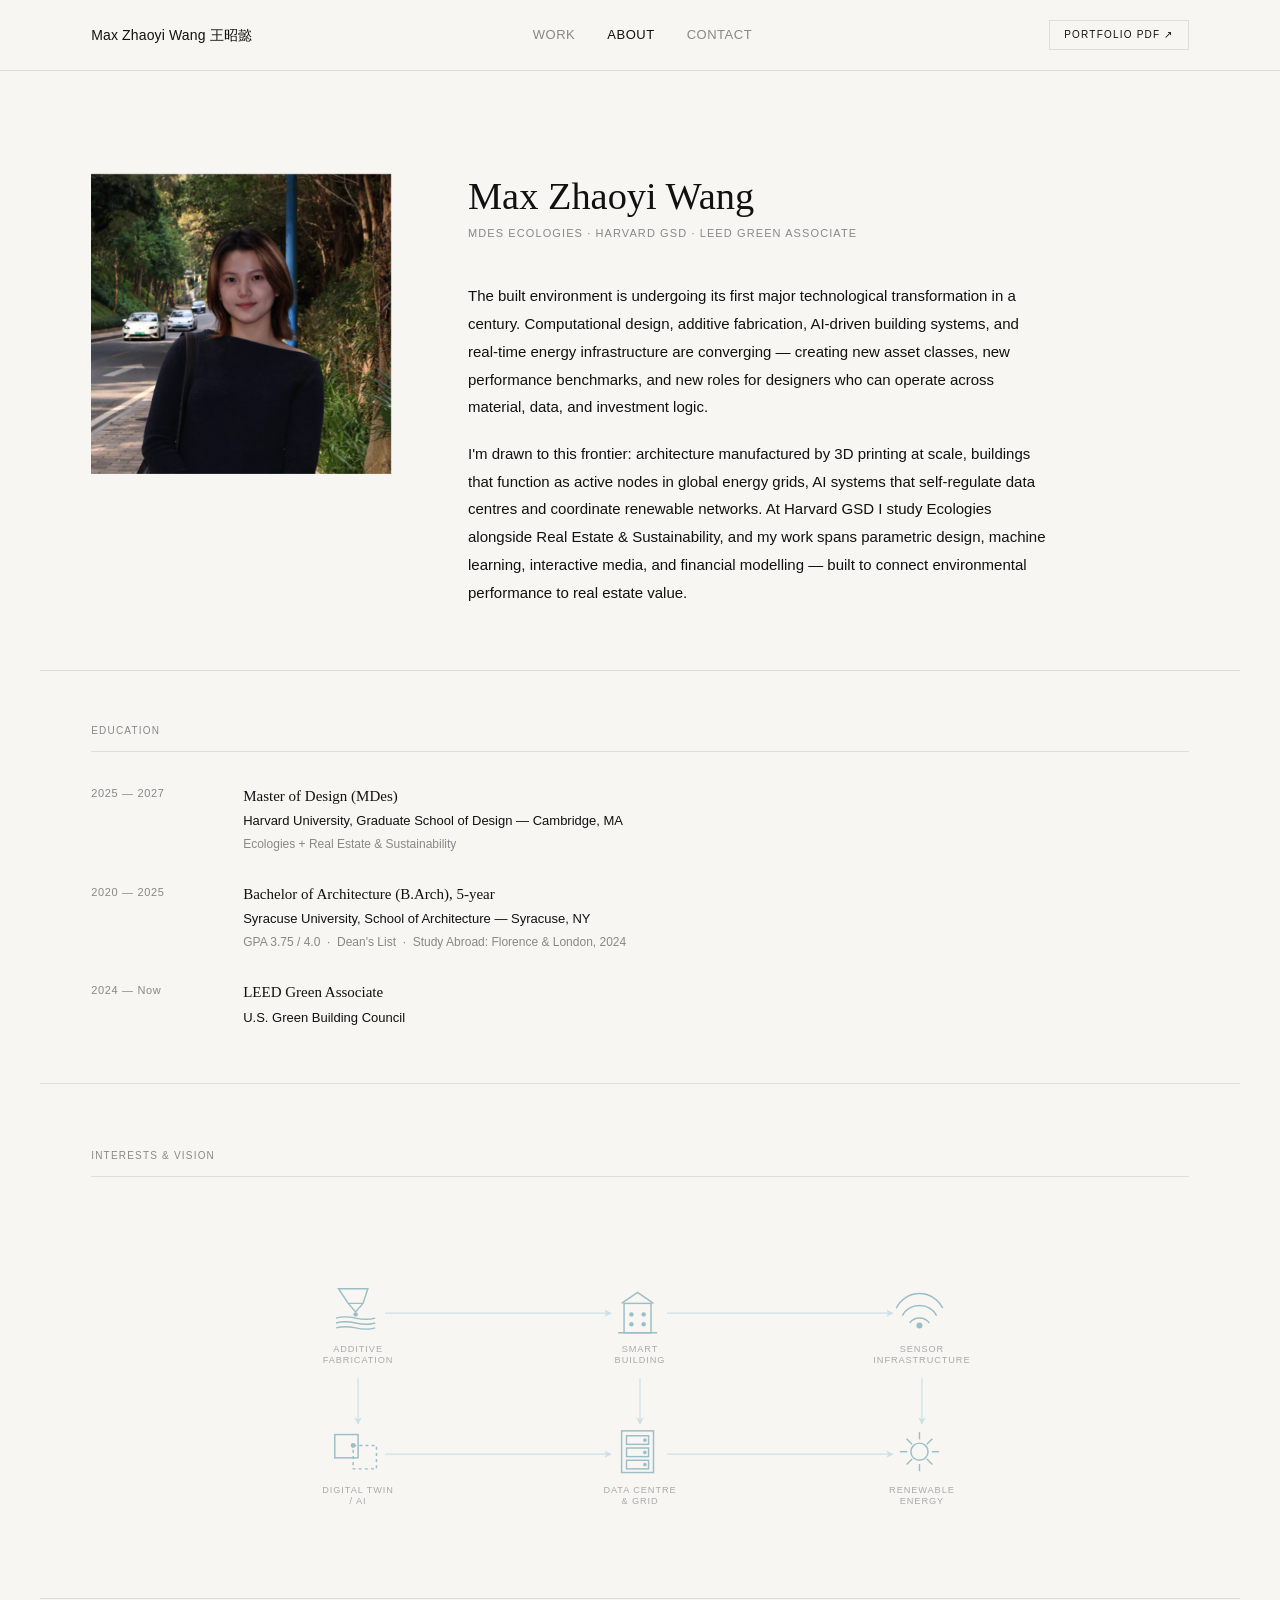
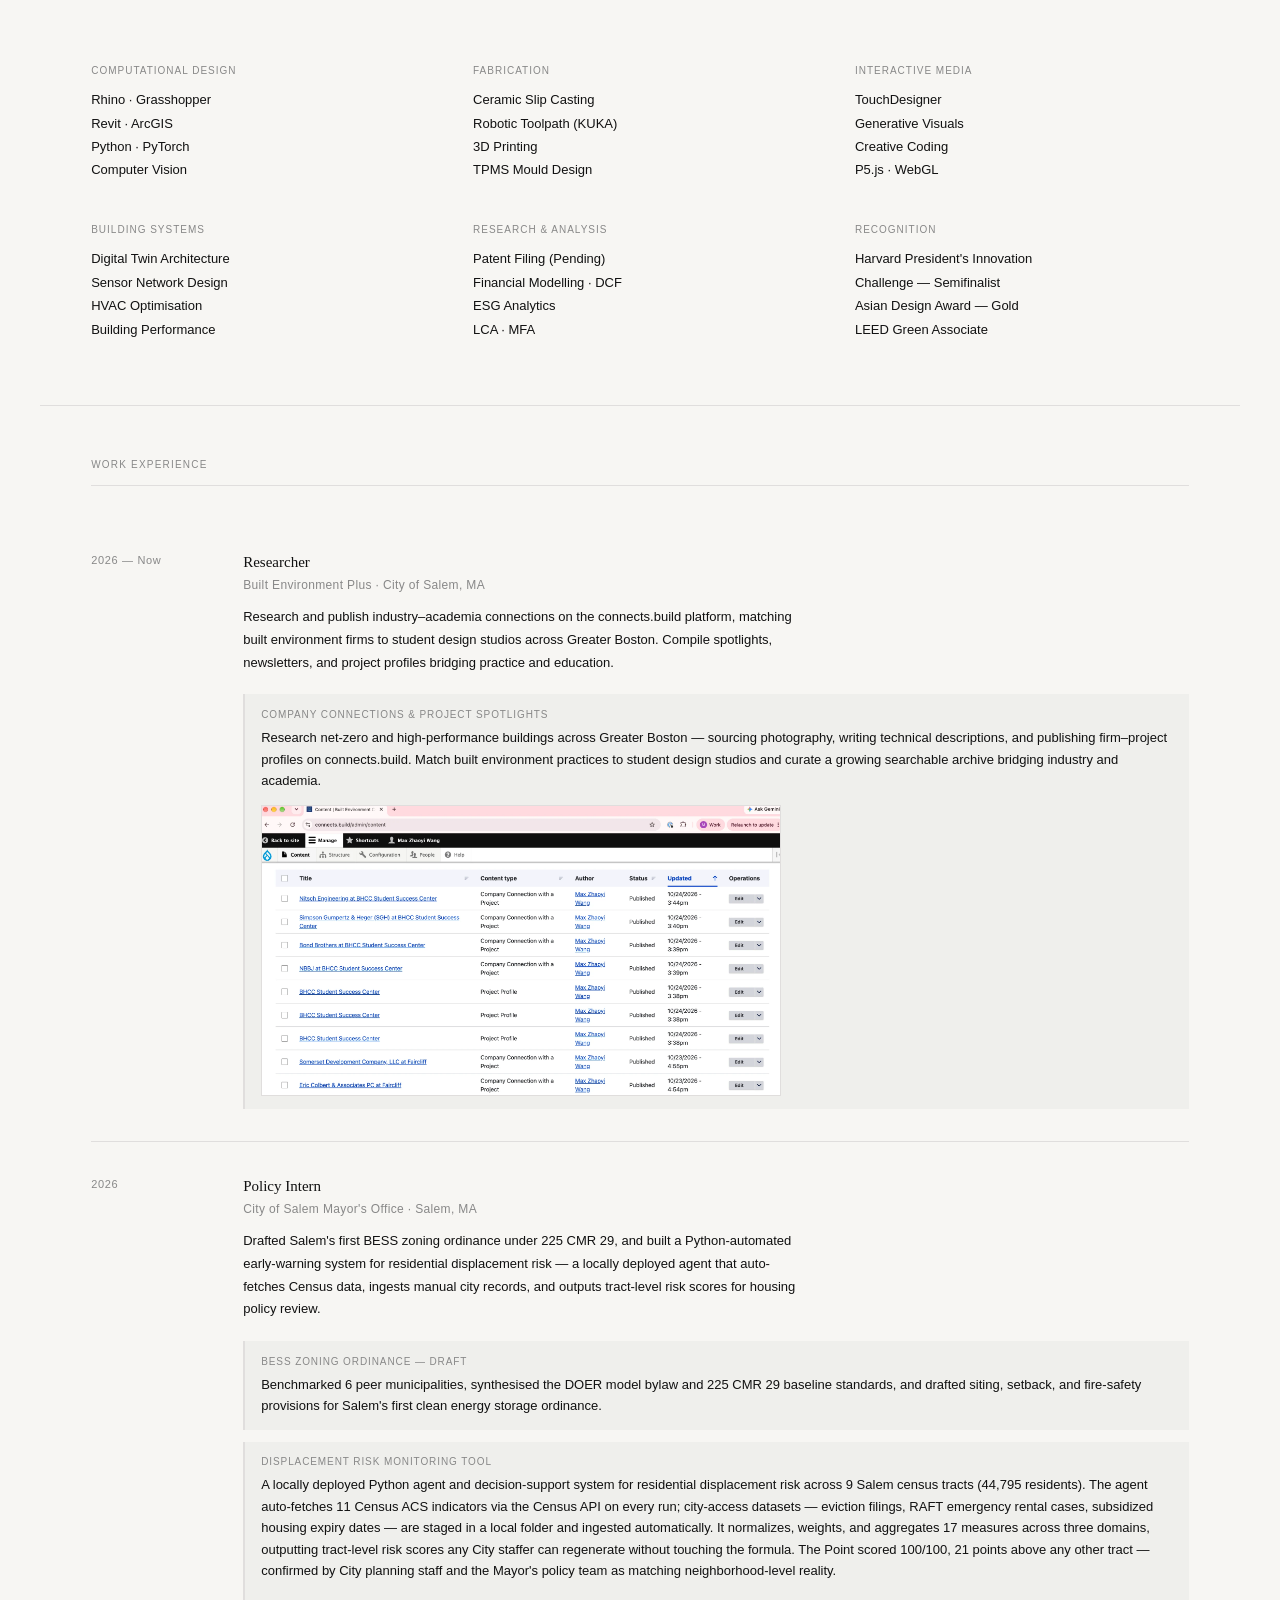
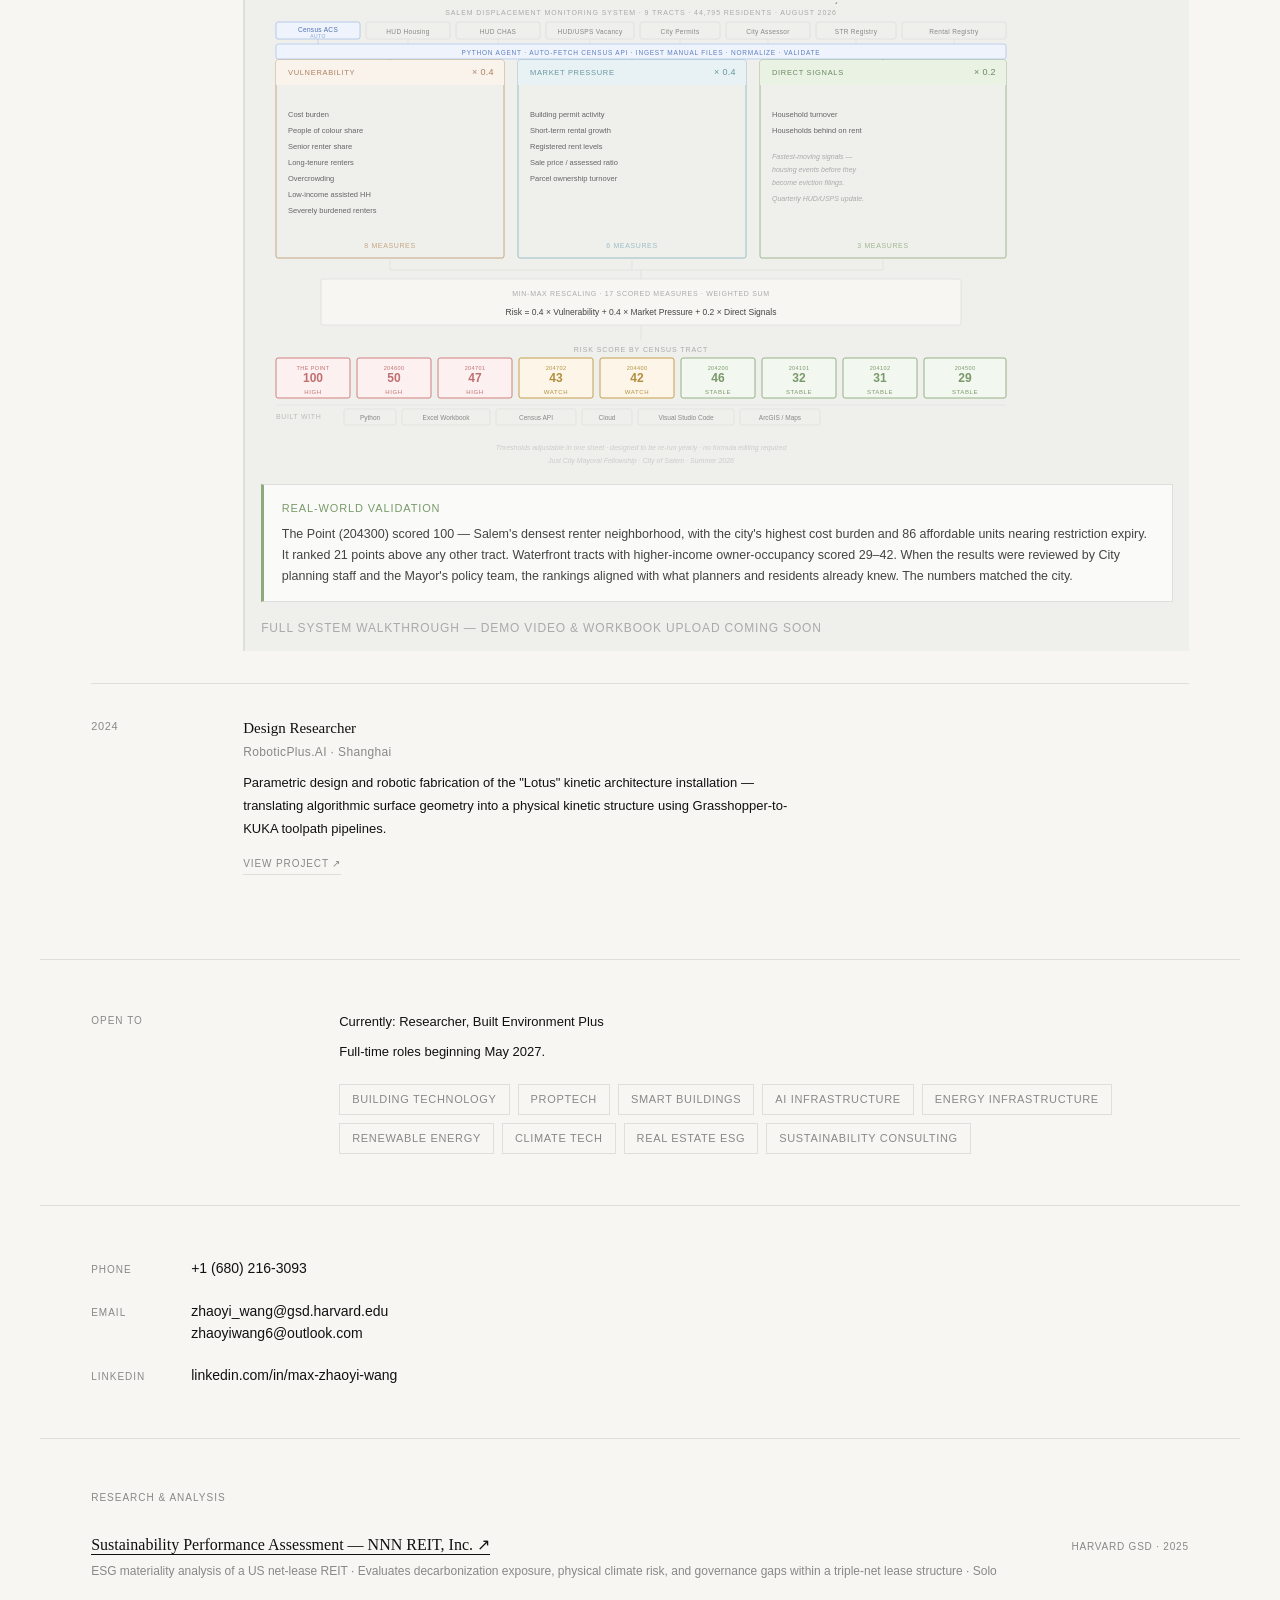
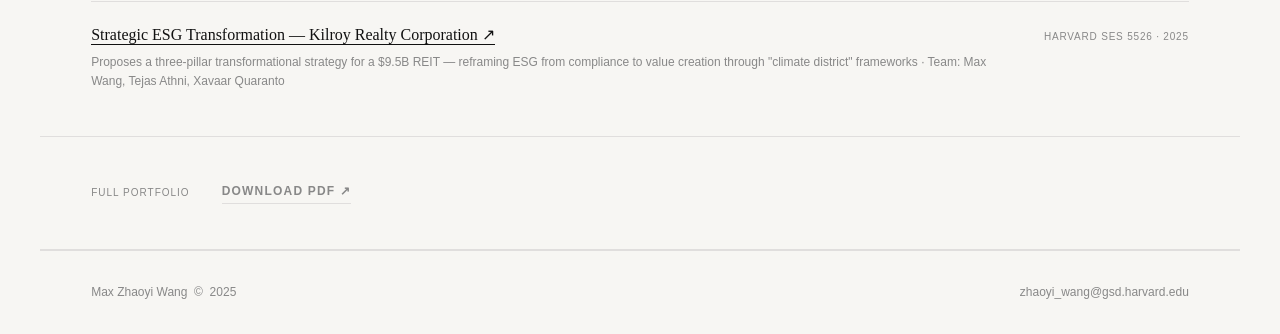
==== commit 549d18cd: "Remove choropleth map and terminal screenshots from Salem work entry Replace with a single "full sys" ====
--- a/about.html
+++ b/about.html
@@ -927,18 +927,8 @@
                     <p style="font-size:11px;letter-spacing:0.08em;text-transform:uppercase;color:#7a9a6a;margin-bottom:0.45rem;font-weight:500;">Real-World Validation</p>
                     <p style="font-size:12.5px;line-height:1.65;color:#444;">The Point (204300) scored 100 — Salem's densest renter neighborhood, with the city's highest cost burden and 86 affordable units nearing restriction expiry. It ranked 21 points above any other tract. Waterfront tracts with higher-income owner-occupancy scored 29–42. When the results were reviewed by City planning staff and the Mayor's policy team, the rankings aligned with what planners and residents already knew. The numbers matched the city.</p>
                   </div>
-                  <!-- Choropleth map output -->
-                  <div style="margin-top:1rem;">
-                    <img src="about/salem-displacement-map.jpg" alt="Displacement Risk Score Choropleth — Salem Census Tracts, Summer 2026" style="width:100%;border:1px solid #e0dedd;display:block;height:auto;"/>
-                    <p style="font-size:11px;color:#aaa;margin-top:0.4rem;text-align:center;letter-spacing:0.06em;text-transform:uppercase;">Choropleth output — Summer 2026 scores by census tract</p>
-                  </div>
-                  <!-- Python agent terminal -->
-                  <div style="margin-top:1rem;">
-                    <img src="about/salem-agent-terminal.webp" alt="Python auto-updater terminal — UPDATE TOOL.command" style="width:100%;border:1px solid #e0dedd;display:block;height:auto;"/>
-                    <p style="font-size:11px;color:#aaa;margin-top:0.4rem;text-align:center;letter-spacing:0.06em;text-transform:uppercase;">UPDATE TOOL.command — Python agent run · auto-fetches Census API · ingests staged files</p>
-                  </div>
                   <!-- Coming soon -->
-                  <p style="margin-top:1.1rem;font-size:12px;color:#aaa;letter-spacing:0.07em;text-transform:uppercase;">More documentation — walkthrough video, Excel workbook demo — coming soon ↓</p>
+                  <p style="margin-top:1.1rem;font-size:12px;color:#aaa;letter-spacing:0.07em;text-transform:uppercase;">Full system walkthrough — demo video &amp; workbook upload coming soon</p>
                 </div>
               </div>
             </div>
